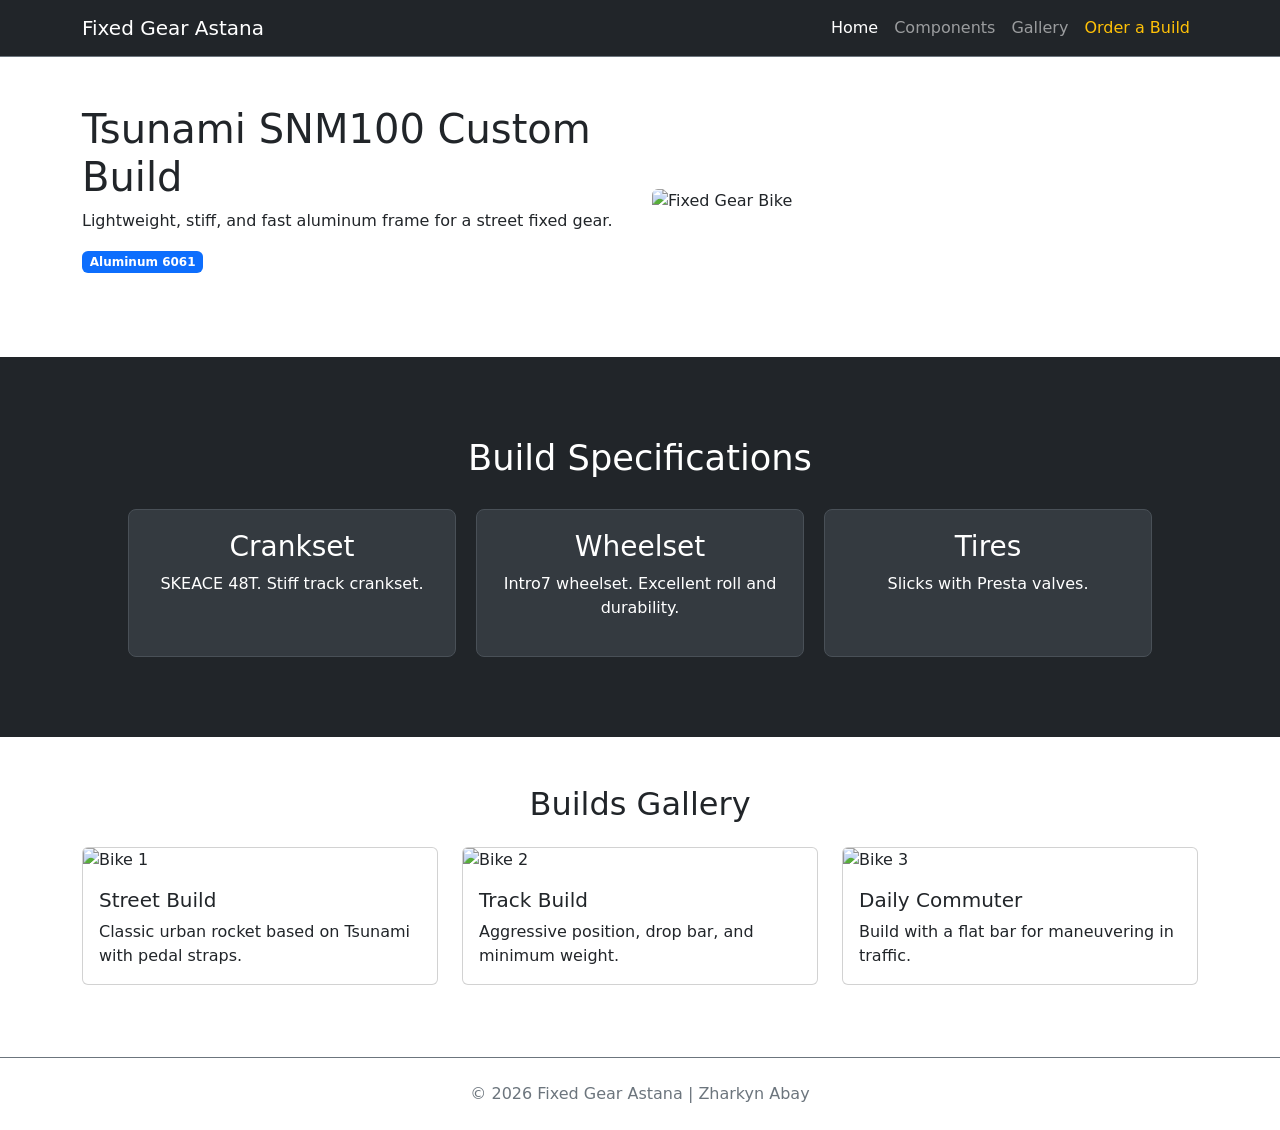
==== index.html @ d96831d8 "Update index.html" ====
<!DOCTYPE html>
<html lang="en">
<head>
    <meta charset="UTF-8">
    <!-- Обязательный метатег для работы адаптивности на телефонах -->
    <meta name="viewport" content="width=device-width, initial-scale=1.0">
    <title>Tsunami SNM100 Custom Build</title>
    
    <!-- Подключение Bootstrap 5.3 CSS через CDN -->
    <link href="https://cdn.jsdelivr.net/npm/bootstrap@5.3.3/dist/css/bootstrap.min.css" rel="stylesheet">
    
    <!-- Подключение собственного CSS строго после Bootstrap -->
    <link rel="stylesheet" href="style.css">
</head>
<body>

   <!-- Обновленная Навигация (Navbar) -->
    <nav class="navbar navbar-expand-lg navbar-dark bg-dark border-bottom border-secondary">
        <div class="container">
            <a class="navbar-brand" href="index.html">Fixed Gear Astana</a>
            <button class="navbar-toggler" type="button" data-bs-toggle="collapse" data-bs-target="#navbarNav">
                <span class="navbar-toggler-icon"></span>
            </button>
            <div class="collapse navbar-collapse" id="navbarNav">
                <ul class="navbar-nav ms-auto">
                    <li class="nav-item"><a class="nav-link active" href="index.html">Home</a></li>
                    <li class="nav-item"><a class="nav-link" href="index.html#components">Components</a></li>
                    <li class="nav-item"><a class="nav-link" href="index.html#gallery">Gallery</a></li>
                    <!-- Ссылка на новую страницу -->
                    <li class="nav-item"><a class="nav-link text-warning" href="build.html">Order a Build</a></li>
                </ul>
            </div>
        </div>
    </nav>

    <!-- Секция Hero (Task 2: Bootstrap Grid, смена порядка, скрытый элемент) -->
    <section id="hero" class="container mt-5">
        <div class="row align-items-center">
            <!-- Текст: на мобильных идет первым (order-1), на десктопе слева -->
            <div class="col-12 col-md-6 order-1 mb-4">
                <h1>Tsunami SNM100 Custom Build</h1>
                <p>Lightweight, stiff, and fast aluminum frame for a street fixed gear.</p>
                <!-- Бейдж, который скрыт на телефоне и показывается на экранах от md -->
                <span class="badge bg-primary d-none d-md-inline">Aluminum 6061</span>
            </div>
            <!-- Картинка: на мобильных идет второй (order-2), на десктопе справа -->
            <div class="col-12 col-md-6 order-2">
                <img src="https://images.unsplash.com/photo-1485965120184-e220f721d03e?q=80&w=600&auto=format&fit=crop" class="img-fluid rounded" alt="Fixed Gear Bike">
            </div>
        </div>
    </section>

    <!-- Секция Комплектующих (Task 1: Ручные медиа-запросы, без Bootstrap) -->
    <section id="components" class="custom-section">
        <h2 class="custom-heading">Build Specifications</h2>
        <div class="custom-grid">
            <div class="custom-card">
                <h3>Crankset</h3>
                <p>SKEACE 48T. Stiff track crankset.</p>
            </div>
            <div class="custom-card">
                <h3>Wheelset</h3>
                <p>Intro7 wheelset. Excellent roll and durability.</p>
            </div>
            <div class="custom-card">
                <h3>Tires</h3>
                <p>Slicks with Presta valves.</p>
            </div>
        </div>
    </section>

    <!-- Секция Галереи (Task 2: Карточки, 1->2->3 колонки) -->
    <section id="gallery" class="container mt-5 mb-5">
        <h2 class="mb-4 text-center">Builds Gallery</h2>
        <div class="row">
            <!-- Карточка 1 -->
            <div class="col-12 col-md-6 col-xl-4 mb-4">
                <div class="card h-100">
                    <img src="https://i.pinimg.com/736x/69/2d/1c/692d1c37c32491361fb010023458289f.jpg" class="card-img-top" alt="Bike 1">
                    <div class="card-body">
                        <h5 class="card-title">Street Build</h5>
                        <p class="card-text">Classic urban rocket based on Tsunami with pedal straps.</p>
                    </div>
                </div>
            </div>
            <!-- Карточка 2 -->
            <div class="col-12 col-md-6 col-xl-4 mb-4">
                <div class="card h-100">
                    <img src="https://i.pinimg.com/736x/07/f6/34/07f6343c4dcfd63baa7a4c0f821772f5.jpg" class="card-img-top" alt="Bike 2">
                    <div class="card-body">
                        <h5 class="card-title">Track Build</h5>
                        <p class="card-text">Aggressive position, drop bar, and minimum weight.</p>
                    </div>
                </div>
            </div>
            <!-- Карточка 3 (Заменил сломанную картинку) -->
            <div class="col-12 col-md-6 col-xl-4 mb-4">
                <div class="card h-100">
                    <img src="https://ae-pic-a1.aliexpress-media.com/kf/S1c13862687b34b349d2d2e6f9d85c9f7g.jpg?has_lang=1&ver=2" class="card-img-top" alt="Bike 3">
                    <div class="card-body">
                        <h5 class="card-title">Daily Commuter</h5>
                        <p class="card-text">Build with a flat bar for maneuvering in traffic.</p>
                    </div>
                </div>
            </div>
        </div>
    </section>
<footer class="text-center py-4 mt-5 border-top border-secondary text-secondary">
        <div class="container">
            <p class="mb-0">&copy; 2026 Fixed Gear Astana | Zharkyn Abay</p>
        </div>
    </footer>
    <!-- Подключение Bootstrap JS (необходимо для работы бургер-меню) -->
    <script src="https://cdn.jsdelivr.net/npm/bootstrap@5.3.3/dist/js/bootstrap.bundle.min.js"></script>
</body>
</html>
---- style.css ----
/* =========================================
   TASK 1: Адаптивность вручную (Mobile-First)
   ========================================= */

/* Базовые стили (для телефонов - 375px) */
.custom-section {
    padding: 40px 20px;
    background-color: #212529; /* Темный фон для контраста */
    color: #fff;
    margin-top: 60px;
}

/* Изменение 1: Базовый размер заголовка */
.custom-heading {
    text-align: center;
    font-size: 1.8rem;
    margin-bottom: 30px;
}

/* Сетка: 1 колонка на мобильных */
.custom-grid {
    display: grid;
    grid-template-columns: 1fr;
    gap: 20px;
}

.custom-card {
    background-color: #343a40;
    padding: 20px;
    border-radius: 8px;
    border: 1px solid #495057;
    text-align: center;
}

/* -----------------------------------------
   Брейкпоинт 1: Планшеты (от 768px)
   ----------------------------------------- */
@media (min-width: 768px) {
    /* Сетка меняется на 2 колонки */
    .custom-grid {
        grid-template-columns: repeat(2, 1fr);
    }
    
    /* Изменение 2: Увеличиваем заголовок */
    .custom-heading {
        font-size: 2.2rem; 
    }
}

/* -----------------------------------------
   Брейкпоинт 2: Ноутбуки/Десктопы (от 1280px)
   ----------------------------------------- */
@media (min-width: 1280px) {
    /* Сетка меняется на 3 колонки */
    .custom-grid {
        grid-template-columns: repeat(3, 1fr);
    }
    
    /* Изменение 3: Добавляем внутренние отступы секции */
    .custom-section {
        padding: 80px 10%; 
    }
}
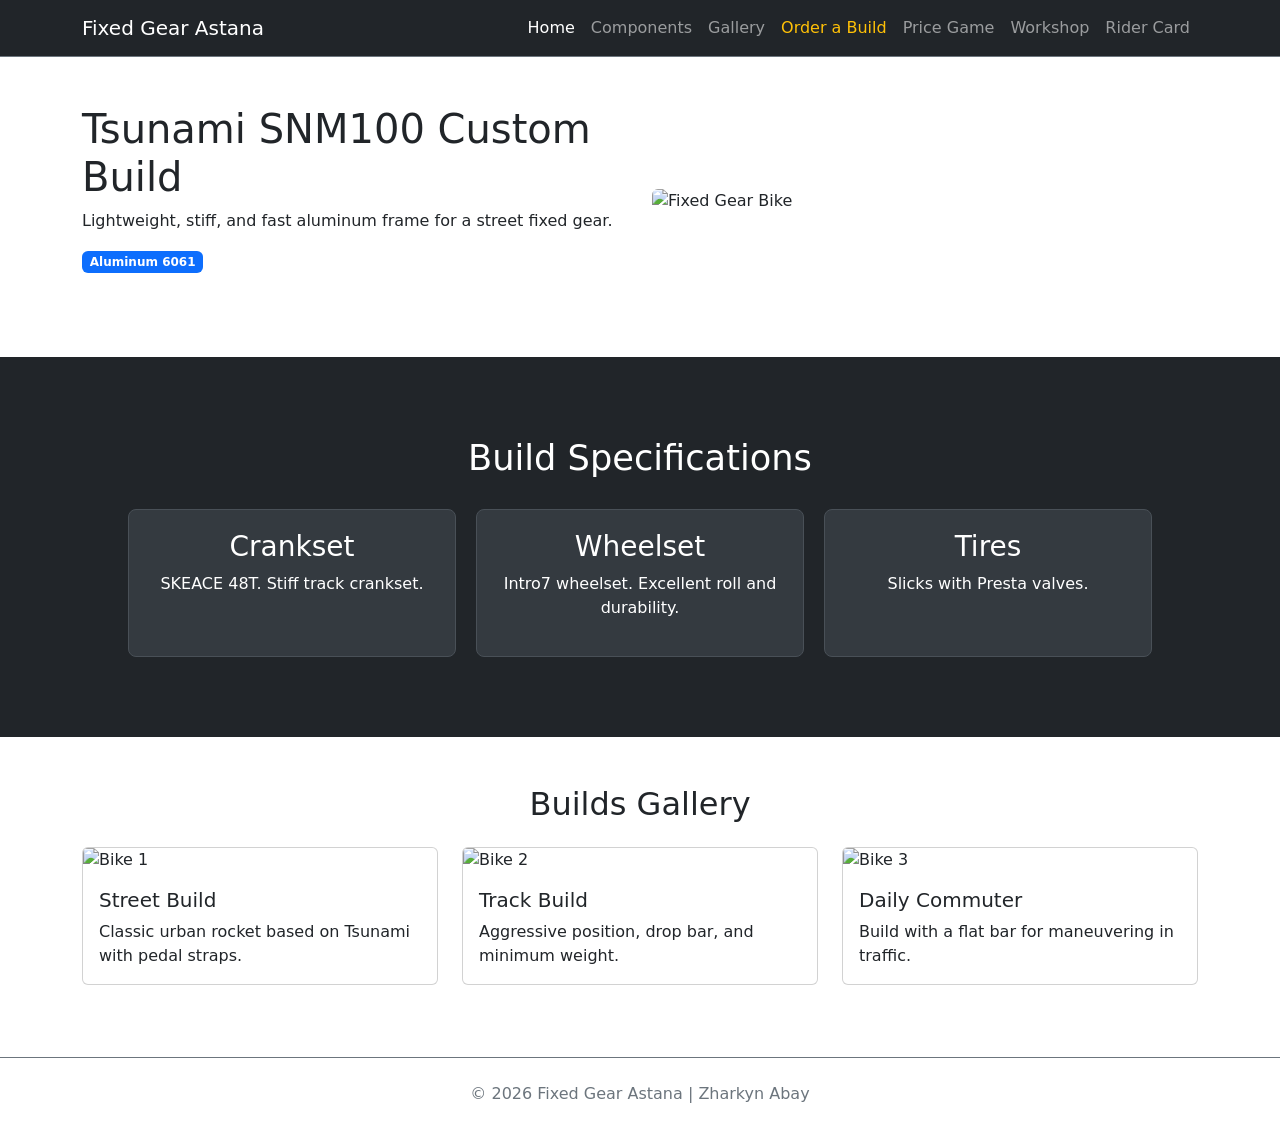
==== commit 21821e5c: "Add Assignment 5: price game, workshop board, rider card form - Task 1A: Higher or Lower game (js/ga" ====
--- a/index.html
+++ b/index.html
@@ -28,6 +28,9 @@
                     <li class="nav-item"><a class="nav-link" href="index.html#gallery">Gallery</a></li>
                     <!-- Ссылка на новую страницу -->
                     <li class="nav-item"><a class="nav-link text-warning" href="build.html">Order a Build</a></li>
+                    <li class="nav-item"><a class="nav-link" href="game.html">Price Game</a></li>
+                    <li class="nav-item"><a class="nav-link" href="workshop.html">Workshop</a></li>
+                    <li class="nav-item"><a class="nav-link" href="rider.html">Rider Card</a></li>
                 </ul>
             </div>
         </div>
@@ -45,7 +48,7 @@
             </div>
             <!-- Картинка: на мобильных идет второй (order-2), на десктопе справа -->
             <div class="col-12 col-md-6 order-2">
-                <img src="https://images.unsplash.com/photo-1485965120184-e220f721d03e?q=80&w=600&auto=format&fit=crop" class="img-fluid rounded" alt="Fixed Gear Bike">
+                <img src="https://i.pinimg.com/736x/21/07/82/21078229867eee67171a2c423f7f67df.jpg" class="img-fluid rounded" alt="Fixed Gear Bike">
             </div>
         </div>
     </section>
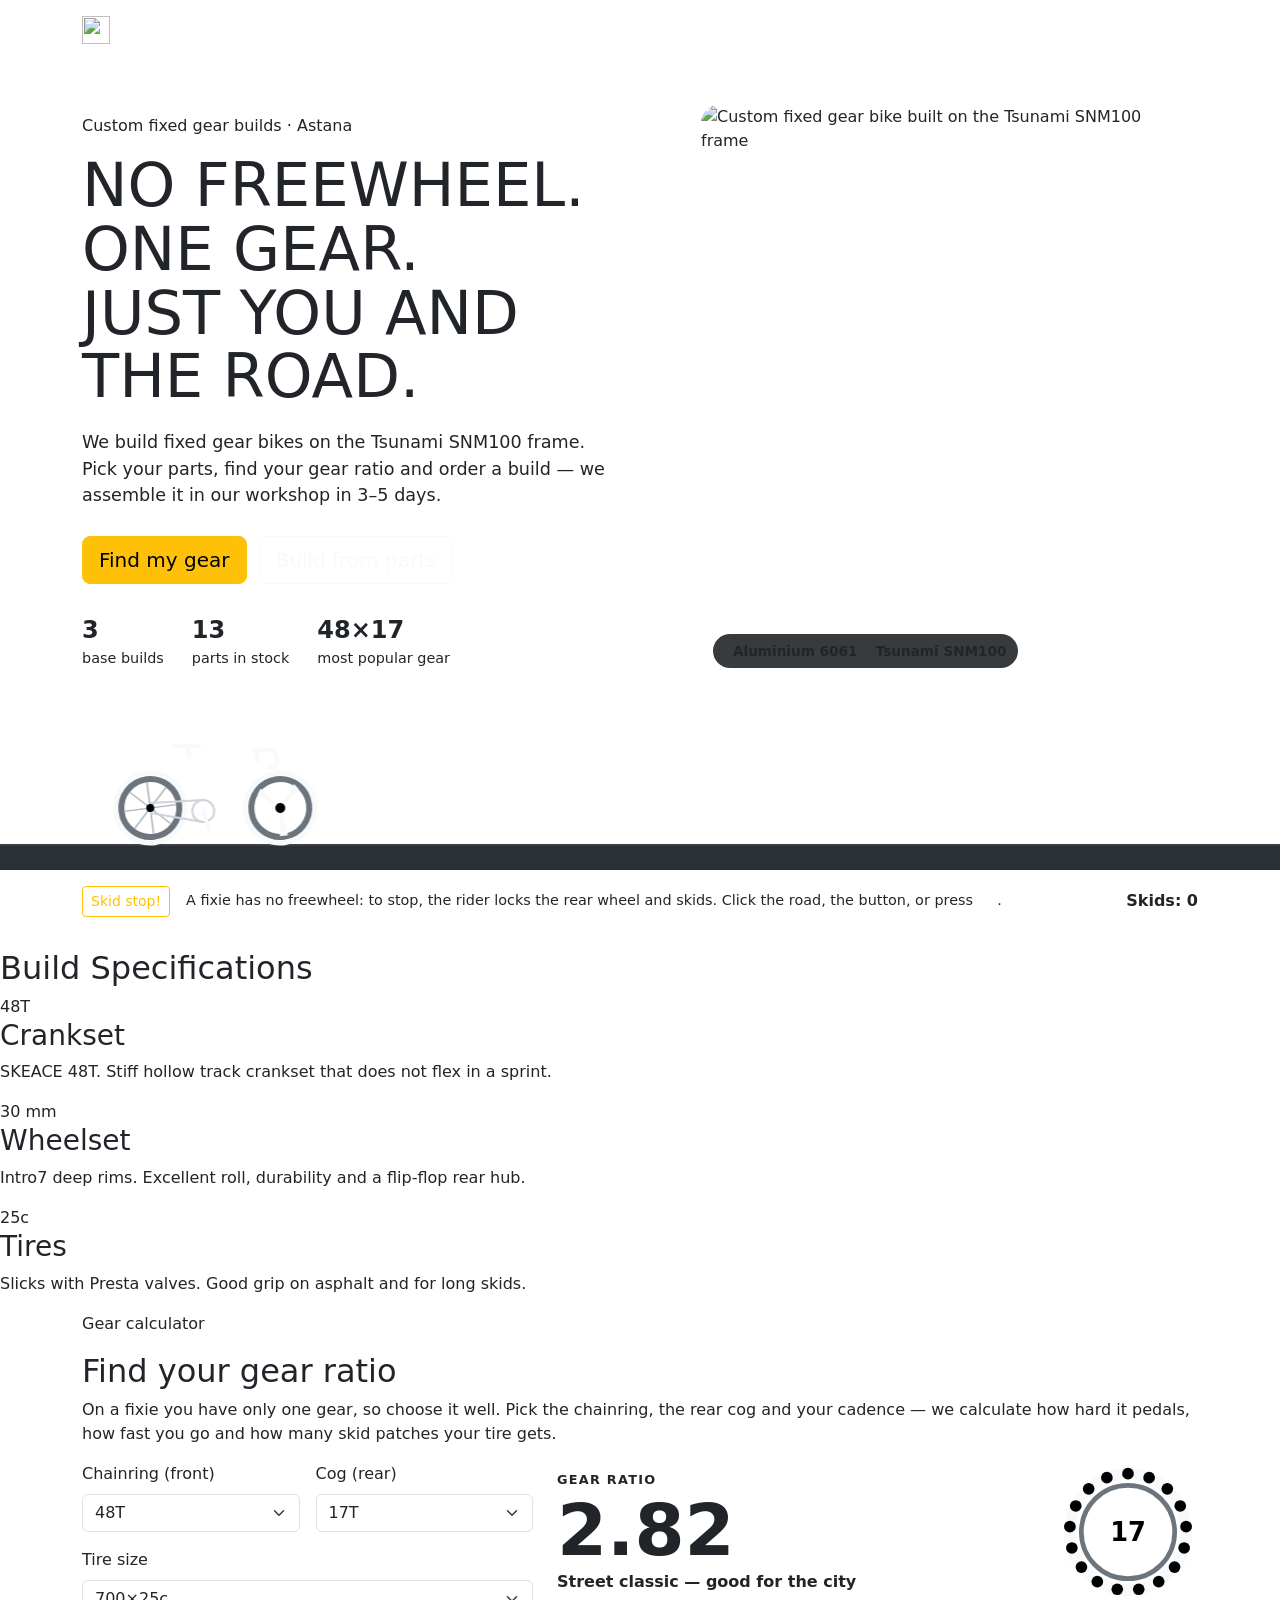
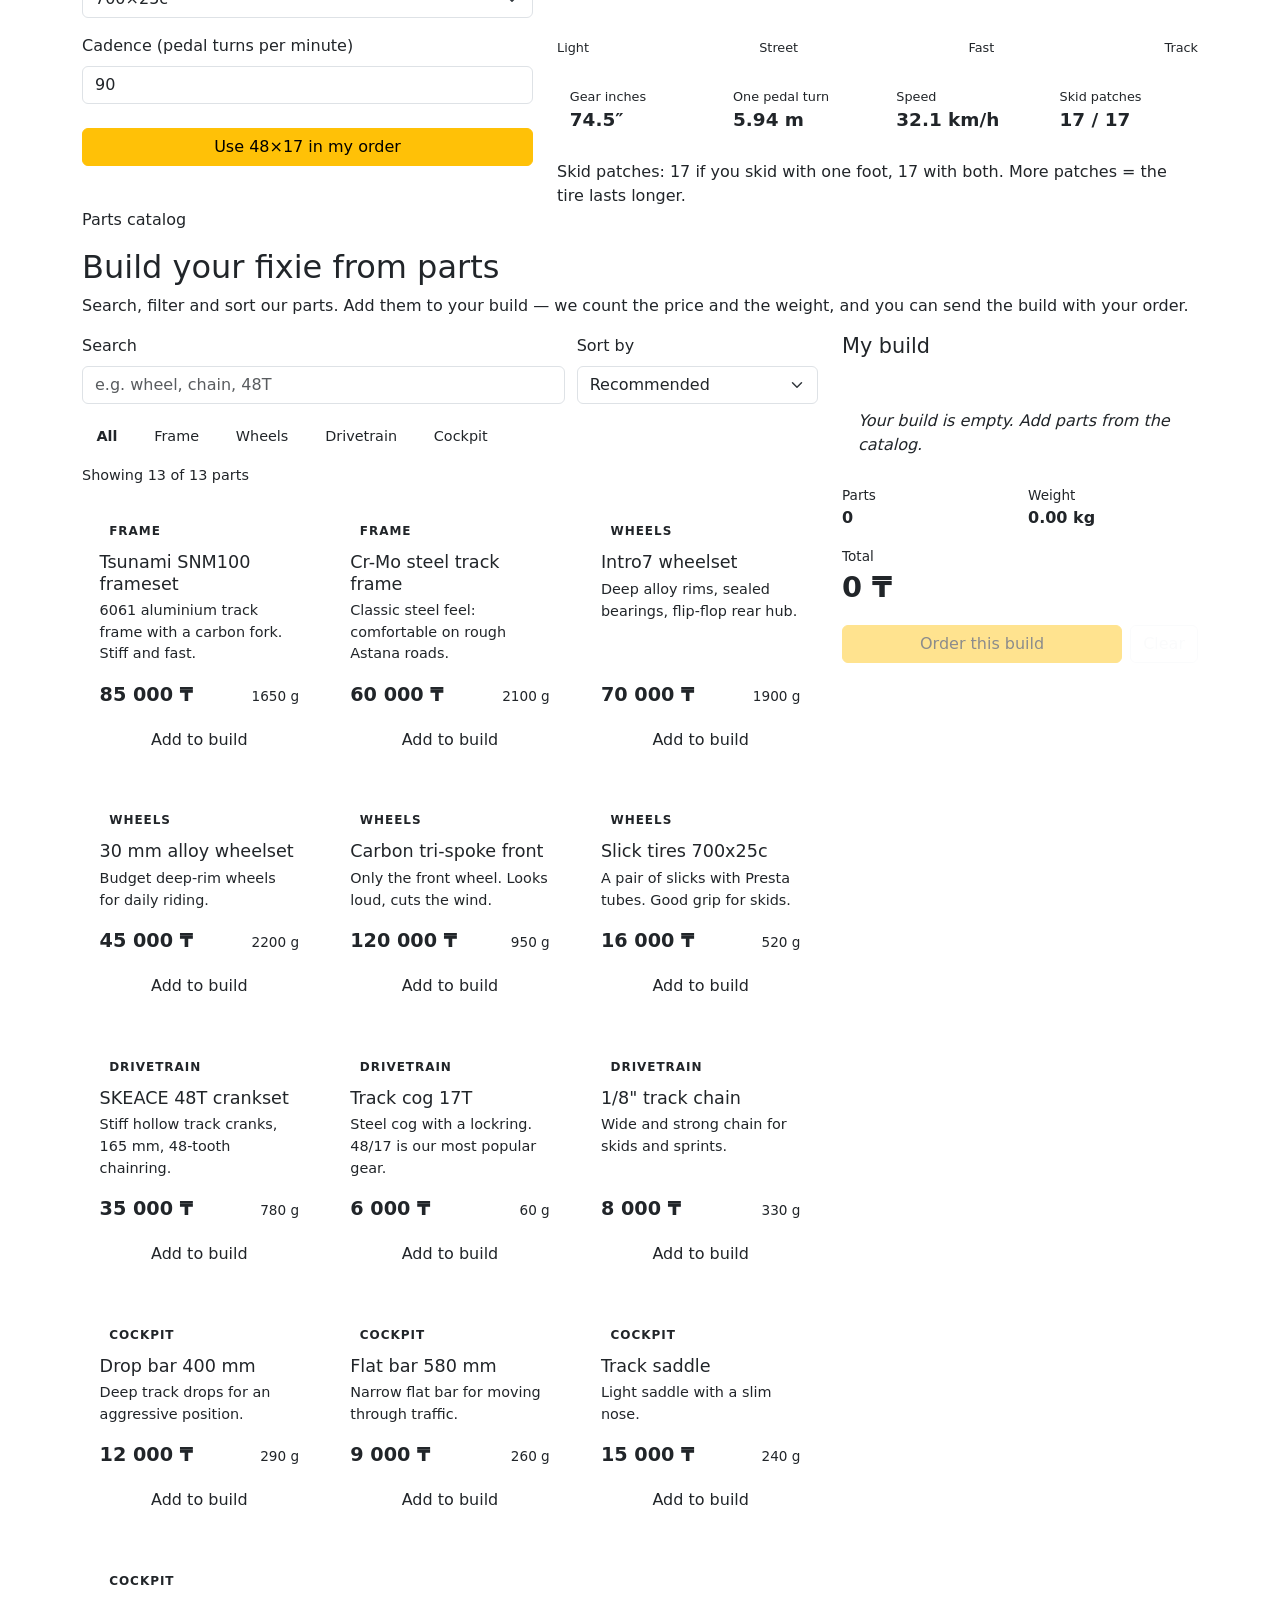
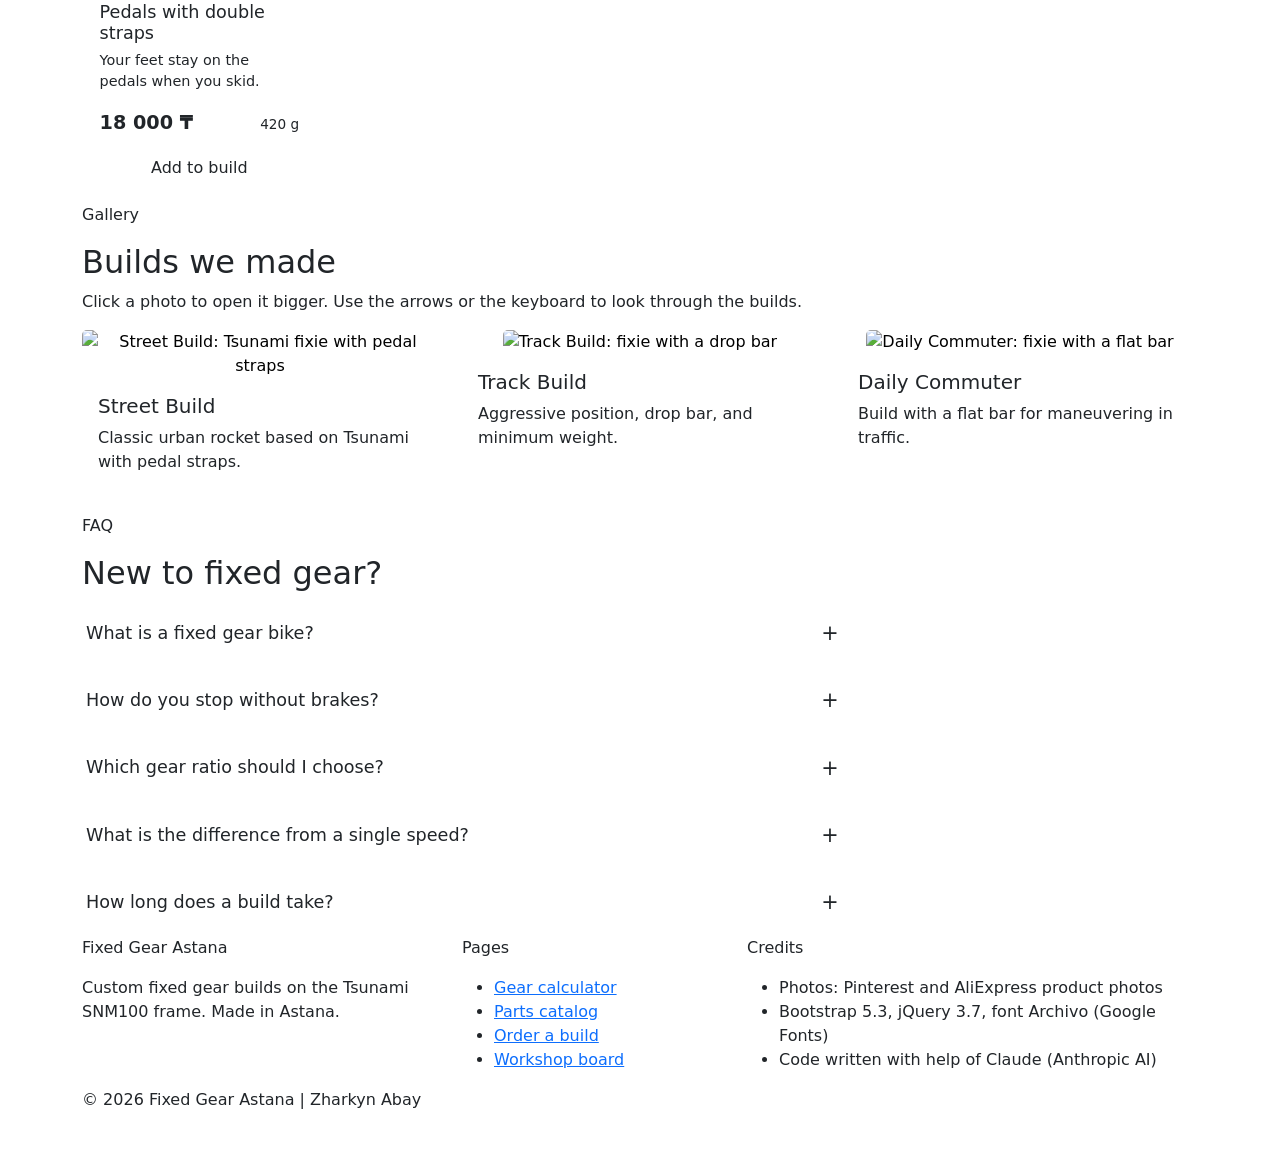
==== commit 67f7132b: "Home page redesign: riding fixie with skid stop animation (Midterm remark: site was boring) Co-Autho" ====
--- a/index.html
+++ b/index.html
@@ -4,30 +4,46 @@
     <meta charset="UTF-8">
     <!-- Обязательный метатег для работы адаптивности на телефонах -->
     <meta name="viewport" content="width=device-width, initial-scale=1.0">
-    <title>Tsunami SNM100 Custom Build</title>
-    
-    <!-- Подключение Bootstrap 5.3 CSS через CDN -->
+    <title>Fixed Gear Astana — Tsunami SNM100 Custom Builds</title>
+    <link rel="icon" href="images/wheel.svg" type="image/svg+xml">
+
+    <!-- Шрифт для заголовков -->
+    <link rel="preconnect" href="https://fonts.googleapis.com">
+    <link rel="preconnect" href="https://fonts.gstatic.com" crossorigin>
+    <link href="https://fonts.googleapis.com/css2?family=Archivo:wght@600;800&display=swap" rel="stylesheet">
+
+    <!-- Bootstrap 5.3, потом мои стили -->
     <link href="https://cdn.jsdelivr.net/npm/bootstrap@5.3.3/dist/css/bootstrap.min.css" rel="stylesheet">
-    
-    <!-- Подключение собственного CSS строго после Bootstrap -->
-    <link rel="stylesheet" href="style.css">
+    <link rel="stylesheet" href="css/style.css">
+    <link rel="stylesheet" href="css/home.css">
+
+    <!-- jQuery, потом мои скрипты. defer = выполнятся по порядку, когда HTML загружен -->
+    <script src="https://code.jquery.com/jquery-3.7.1.min.js" defer></script>
+    <script src="js/parts-data.js" defer></script>
+    <script src="js/storage.js" defer></script>
+    <script src="js/bike.js" defer></script>
+    <script src="js/calculator.js" defer></script>
+    <script src="js/catalog.js" defer></script>
+    <script src="js/effects.js" defer></script>
 </head>
 <body>
 
-   <!-- Обновленная Навигация (Navbar) -->
-    <nav class="navbar navbar-expand-lg navbar-dark bg-dark border-bottom border-secondary">
+    <!-- Единая навигация (одинаковая на всех страницах) -->
+    <nav class="navbar navbar-expand-lg navbar-dark site-nav sticky-top">
         <div class="container">
-            <a class="navbar-brand" href="index.html">Fixed Gear Astana</a>
-            <button class="navbar-toggler" type="button" data-bs-toggle="collapse" data-bs-target="#navbarNav">
+            <a class="navbar-brand" href="index.html">
+                <img src="images/wheel.svg" class="brand-wheel" alt="" width="28" height="28">
+                Fixed Gear Astana
+            </a>
+            <button class="navbar-toggler" type="button" data-bs-toggle="collapse" data-bs-target="#navbarNav" aria-controls="navbarNav" aria-expanded="false" aria-label="Toggle navigation">
                 <span class="navbar-toggler-icon"></span>
             </button>
             <div class="collapse navbar-collapse" id="navbarNav">
                 <ul class="navbar-nav ms-auto">
-                    <li class="nav-item"><a class="nav-link active" href="index.html">Home</a></li>
-                    <li class="nav-item"><a class="nav-link" href="index.html#components">Components</a></li>
-                    <li class="nav-item"><a class="nav-link" href="index.html#gallery">Gallery</a></li>
-                    <!-- Ссылка на новую страницу -->
-                    <li class="nav-item"><a class="nav-link text-warning" href="build.html">Order a Build</a></li>
+                    <li class="nav-item"><a class="nav-link active" aria-current="page" href="index.html">Home</a></li>
+                    <li class="nav-item"><a class="nav-link" href="index.html#calculator">Gear Calculator</a></li>
+                    <li class="nav-item"><a class="nav-link" href="index.html#parts">Parts</a></li>
+                    <li class="nav-item"><a class="nav-link" href="build.html">Order a Build</a></li>
                     <li class="nav-item"><a class="nav-link" href="game.html">Price Game</a></li>
                     <li class="nav-item"><a class="nav-link" href="workshop.html">Workshop</a></li>
                     <li class="nav-item"><a class="nav-link" href="rider.html">Rider Card</a></li>
@@ -36,84 +52,371 @@
         </div>
     </nav>
 
-    <!-- Секция Hero (Task 2: Bootstrap Grid, смена порядка, скрытый элемент) -->
-    <section id="hero" class="container mt-5">
-        <div class="row align-items-center">
-            <!-- Текст: на мобильных идет первым (order-1), на десктопе слева -->
-            <div class="col-12 col-md-6 order-1 mb-4">
-                <h1>Tsunami SNM100 Custom Build</h1>
-                <p>Lightweight, stiff, and fast aluminum frame for a street fixed gear.</p>
-                <!-- Бейдж, который скрыт на телефоне и показывается на экранах от md -->
-                <span class="badge bg-primary d-none d-md-inline">Aluminum 6061</span>
-            </div>
-            <!-- Картинка: на мобильных идет второй (order-2), на десктопе справа -->
-            <div class="col-12 col-md-6 order-2">
-                <img src="https://i.pinimg.com/736x/21/07/82/21078229867eee67171a2c423f7f67df.jpg" class="img-fluid rounded" alt="Fixed Gear Bike">
-            </div>
-        </div>
-    </section>
-
-    <!-- Секция Комплектующих (Task 1: Ручные медиа-запросы, без Bootstrap) -->
-    <section id="components" class="custom-section">
-        <h2 class="custom-heading">Build Specifications</h2>
-        <div class="custom-grid">
-            <div class="custom-card">
-                <h3>Crankset</h3>
-                <p>SKEACE 48T. Stiff track crankset.</p>
-            </div>
-            <div class="custom-card">
-                <h3>Wheelset</h3>
-                <p>Intro7 wheelset. Excellent roll and durability.</p>
-            </div>
-            <div class="custom-card">
-                <h3>Tires</h3>
-                <p>Slicks with Presta valves.</p>
-            </div>
-        </div>
-    </section>
-
-    <!-- Секция Галереи (Task 2: Карточки, 1->2->3 колонки) -->
-    <section id="gallery" class="container mt-5 mb-5">
-        <h2 class="mb-4 text-center">Builds Gallery</h2>
-        <div class="row">
-            <!-- Карточка 1 -->
-            <div class="col-12 col-md-6 col-xl-4 mb-4">
-                <div class="card h-100">
-                    <img src="https://i.pinimg.com/736x/69/2d/1c/692d1c37c32491361fb010023458289f.jpg" class="card-img-top" alt="Bike 1">
-                    <div class="card-body">
-                        <h5 class="card-title">Street Build</h5>
-                        <p class="card-text">Classic urban rocket based on Tsunami with pedal straps.</p>
-                    </div>
-                </div>
-            </div>
-            <!-- Карточка 2 -->
-            <div class="col-12 col-md-6 col-xl-4 mb-4">
-                <div class="card h-100">
-                    <img src="https://i.pinimg.com/736x/07/f6/34/07f6343c4dcfd63baa7a4c0f821772f5.jpg" class="card-img-top" alt="Bike 2">
-                    <div class="card-body">
-                        <h5 class="card-title">Track Build</h5>
-                        <p class="card-text">Aggressive position, drop bar, and minimum weight.</p>
-                    </div>
-                </div>
-            </div>
-            <!-- Карточка 3 (Заменил сломанную картинку) -->
-            <div class="col-12 col-md-6 col-xl-4 mb-4">
-                <div class="card h-100">
-                    <img src="https://ae-pic-a1.aliexpress-media.com/kf/S1c13862687b34b349d2d2e6f9d85c9f7g.jpg?has_lang=1&ver=2" class="card-img-top" alt="Bike 3">
-                    <div class="card-body">
-                        <h5 class="card-title">Daily Commuter</h5>
-                        <p class="card-text">Build with a flat bar for maneuvering in traffic.</p>
-                    </div>
-                </div>
-            </div>
-        </div>
-    </section>
-<footer class="text-center py-4 mt-5 border-top border-secondary text-secondary">
+    <main>
+        <!-- ===== HERO ===== -->
+        <section id="hero" class="hero">
+            <div class="container">
+                <div class="row align-items-center g-5">
+                    <!-- Текст: на мобильных идет первым, на десктопе слева -->
+                    <div class="col-12 col-lg-6">
+                        <p class="section-eyebrow">Custom fixed gear builds · Astana</p>
+                        <h1 class="hero-title">No freewheel.<br>One gear.<br><span class="text-accent">Just you and the road.</span></h1>
+                        <p class="hero-lead">We build fixed gear bikes on the Tsunami SNM100 frame. Pick your parts, find your gear ratio and order a build — we assemble it in our workshop in 3–5 days.</p>
+                        <div class="hero-actions">
+                            <a href="#calculator" class="btn btn-warning btn-lg">Find my gear</a>
+                            <a href="#parts" class="btn btn-outline-light btn-lg">Build from parts</a>
+                        </div>
+                        <ul class="hero-stats">
+                            <li><strong>3</strong> base builds</li>
+                            <li><strong>13</strong> parts in stock</li>
+                            <li><strong>48×17</strong> most popular gear</li>
+                        </ul>
+                    </div>
+                    <!-- Картинка: на мобильных идет второй, на десктопе справа -->
+                    <div class="col-12 col-lg-6">
+                        <figure class="hero-photo">
+                            <img src="https://i.pinimg.com/736x/21/07/82/21078229867eee67171a2c423f7f67df.jpg" class="img-fluid" alt="Custom fixed gear bike built on the Tsunami SNM100 frame" width="736" height="920">
+                            <figcaption><span class="badge-accent">Aluminium 6061</span> Tsunami SNM100</figcaption>
+                        </figure>
+                    </div>
+                </div>
+            </div>
+
+            <!-- Дорога с велосипедом. JS: js/bike.js -->
+            <div class="road" id="road">
+                <div class="road-line" aria-hidden="true"></div>
+                <div class="bike" id="bike" aria-hidden="true">
+                    <svg viewBox="0 0 220 130" width="220" height="130">
+                        <!-- Заднее колесо со спицами (крутится, при скиде блокируется) -->
+                        <g id="wheel-rear">
+                            <circle class="tire" cx="45" cy="92" r="35"/>
+                            <circle class="rim" cx="45" cy="92" r="29"/>
+                            <g class="spokes">
+                                <line x1="45" y1="66" x2="45" y2="118"/>
+                                <line x1="19" y1="92" x2="71" y2="92"/>
+                                <line x1="27" y1="74" x2="63" y2="110"/>
+                                <line x1="27" y1="110" x2="63" y2="74"/>
+                            </g>
+                            <circle class="hub" cx="45" cy="92" r="4"/>
+                        </g>
+                        <!-- Переднее колесо: карбоновый трёхспицевик -->
+                        <g id="wheel-front">
+                            <circle class="tire" cx="175" cy="92" r="35"/>
+                            <circle class="rim" cx="175" cy="92" r="29"/>
+                            <path class="trispoke" d="M175 92 L171 64 L179 64 Z M175 92 L196 108 L192 114 Z M175 92 L154 108 L158 114 Z"/>
+                            <circle class="hub" cx="175" cy="92" r="5"/>
+                        </g>
+                        <!-- Рама -->
+                        <g class="frame">
+                            <polyline points="45,92 98,95 84,40 45,92"/>
+                            <polyline points="84,40 152,44 98,95"/>
+                            <line x1="152" y1="44" x2="157" y2="60"/>
+                            <line x1="157" y1="60" x2="175" y2="92"/>
+                        </g>
+                        <!-- Цепь, звезда, шатун -->
+                        <g class="drivetrain">
+                            <circle cx="98" cy="95" r="11"/>
+                            <line x1="45" y1="87" x2="98" y2="84"/>
+                            <line x1="45" y1="97" x2="98" y2="106"/>
+                            <line class="crank" x1="98" y1="95" x2="104" y2="114"/>
+                        </g>
+                        <!-- Седло, руль -->
+                        <g class="cockpit">
+                            <line x1="84" y1="40" x2="82" y2="31"/>
+                            <path d="M70 30 L94 30"/>
+                            <line x1="152" y1="44" x2="150" y2="35"/>
+                            <path d="M150 35 L163 34 Q172 34 172 44 Q172 52 164 52"/>
+                        </g>
+                    </svg>
+                </div>
+            </div>
+            <div class="container road-controls">
+                <button type="button" class="btn btn-outline-warning btn-sm" id="btn-skid">Skid stop!</button>
+                <p class="road-hint" id="road-hint">A fixie has no freewheel: to stop, the rider locks the rear wheel and skids. Click the road, the button, or press <kbd>S</kbd>.</p>
+                <p class="road-counter" id="skid-counter" aria-live="polite">Skids: 0</p>
+            </div>
+        </section>
+
+        <!-- ===== Секция комплектующих (Midterm Task 1: ручные медиа-запросы, без Bootstrap) ===== -->
+        <section id="components" class="custom-section">
+            <h2 class="custom-heading">Build Specifications</h2>
+            <div class="custom-grid">
+                <div class="custom-card">
+                    <span class="spec-number">48T</span>
+                    <h3>Crankset</h3>
+                    <p>SKEACE 48T. Stiff hollow track crankset that does not flex in a sprint.</p>
+                </div>
+                <div class="custom-card">
+                    <span class="spec-number">30 mm</span>
+                    <h3>Wheelset</h3>
+                    <p>Intro7 deep rims. Excellent roll, durability and a flip-flop rear hub.</p>
+                </div>
+                <div class="custom-card">
+                    <span class="spec-number">25c</span>
+                    <h3>Tires</h3>
+                    <p>Slicks with Presta valves. Good grip on asphalt and for long skids.</p>
+                </div>
+            </div>
+        </section>
+
+        <!-- ===== JS-фича 1: калькулятор передачи. JS: js/calculator.js ===== -->
+        <section id="calculator" class="section">
+            <div class="container">
+                <p class="section-eyebrow">Gear calculator</p>
+                <h2 class="section-title">Find your gear ratio</h2>
+                <p class="section-lead">On a fixie you have only one gear, so choose it well. Pick the chainring, the rear cog and your cadence — we calculate how hard it pedals, how fast you go and how many skid patches your tire gets.</p>
+
+                <div class="row g-4">
+                    <div class="col-12 col-lg-5">
+                        <form class="panel calc-form" id="calc-form" novalidate>
+                            <div class="row g-3">
+                                <div class="col-6">
+                                    <label for="chainring" class="form-label">Chainring (front)</label>
+                                    <select class="form-select fg-input" id="chainring"></select>
+                                </div>
+                                <div class="col-6">
+                                    <label for="cog" class="form-label">Cog (rear)</label>
+                                    <select class="form-select fg-input" id="cog"></select>
+                                </div>
+                                <div class="col-12">
+                                    <label for="tire" class="form-label">Tire size</label>
+                                    <select class="form-select fg-input" id="tire">
+                                        <option value="2096">700×23c</option>
+                                        <option value="2105" selected>700×25c</option>
+                                        <option value="2136">700×28c</option>
+                                        <option value="2155">700×32c</option>
+                                    </select>
+                                </div>
+                                <div class="col-12">
+                                    <label for="cadence" class="form-label">Cadence (pedal turns per minute)</label>
+                                    <input type="number" class="form-control fg-input" id="cadence" value="90" min="40" max="160" step="1" inputmode="numeric" aria-describedby="cadence-error">
+                                    <p class="field-error" id="cadence-error"></p>
+                                </div>
+                            </div>
+                            <button type="button" class="btn btn-warning w-100 mt-2" id="btn-use-gear">Use 48×17 in my order</button>
+                            <p class="calc-saved" id="calc-saved" role="status" aria-live="polite"></p>
+                        </form>
+                    </div>
+
+                    <div class="col-12 col-lg-7">
+                        <div class="panel calc-result" id="calc-result" aria-live="polite">
+                            <div class="calc-top">
+                                <div>
+                                    <p class="calc-label">Gear ratio</p>
+                                    <p class="calc-ratio" id="out-ratio">2.82</p>
+                                    <p class="calc-feel" id="out-feel"></p>
+                                </div>
+                                <!-- Покрышка: точки = места, где она стирается при скиде (рисует JS) -->
+                                <svg class="patch-tire" id="patch-tire" viewBox="0 0 120 120" role="img" aria-label="Skid patches on the tire"></svg>
+                            </div>
+                            <div class="feel-scale" aria-hidden="true">
+                                <div class="feel-track"><span class="feel-marker" id="feel-marker"></span></div>
+                                <div class="feel-labels"><span>Light</span><span>Street</span><span>Fast</span><span>Track</span></div>
+                            </div>
+                            <dl class="calc-grid">
+                                <div><dt>Gear inches</dt><dd id="out-inches">—</dd></div>
+                                <div><dt>One pedal turn</dt><dd id="out-dev">—</dd></div>
+                                <div><dt>Speed</dt><dd id="out-speed">—</dd></div>
+                                <div><dt>Skid patches</dt><dd id="out-patches">—</dd></div>
+                            </dl>
+                            <p class="calc-note" id="out-note"></p>
+                        </div>
+                    </div>
+                </div>
+            </div>
+        </section>
+
+        <!-- ===== JS-фича 2: каталог запчастей + моя сборка. JS: js/catalog.js ===== -->
+        <section id="parts" class="section section-alt">
+            <div class="container">
+                <p class="section-eyebrow">Parts catalog</p>
+                <h2 class="section-title">Build your fixie from parts</h2>
+                <p class="section-lead">Search, filter and sort our parts. Add them to your build — we count the price and the weight, and you can send the build with your order.</p>
+
+                <div class="row g-4">
+                    <div class="col-12 col-xl-8">
+                        <div class="catalog-toolbar">
+                            <div class="toolbar-search">
+                                <label for="part-search" class="form-label">Search</label>
+                                <input type="search" class="form-control fg-input" id="part-search" placeholder="e.g. wheel, chain, 48T" autocomplete="off">
+                            </div>
+                            <div class="toolbar-sort">
+                                <label for="part-sort" class="form-label">Sort by</label>
+                                <select class="form-select fg-input" id="part-sort">
+                                    <option value="default">Recommended</option>
+                                    <option value="price-asc">Price: low to high</option>
+                                    <option value="price-desc">Price: high to low</option>
+                                    <option value="weight-asc">Lightest first</option>
+                                </select>
+                            </div>
+                        </div>
+                        <div class="category-chips" id="category-chips" role="group" aria-label="Filter by category"></div>
+                        <p class="catalog-count" id="catalog-count" aria-live="polite"></p>
+                        <div class="catalog-grid" id="catalog"></div>
+                    </div>
+
+                    <div class="col-12 col-xl-4">
+                        <aside class="panel build-panel" aria-labelledby="build-title">
+                            <h3 class="build-title" id="build-title">My build</h3>
+                            <p class="build-message" id="build-message" role="status" aria-live="polite"></p>
+                            <ul class="build-list" id="build-list"></ul>
+                            <dl class="build-totals">
+                                <div><dt>Parts</dt><dd id="total-count">0</dd></div>
+                                <div><dt>Weight</dt><dd id="total-weight">0 kg</dd></div>
+                                <div class="build-total-price"><dt>Total</dt><dd id="total-price">0 ₸</dd></div>
+                            </dl>
+                            <div class="build-actions">
+                                <a href="build.html" class="btn btn-warning" id="btn-order-build">Order this build</a>
+                                <button type="button" class="btn btn-outline-light" id="btn-clear-build">Clear</button>
+                            </div>
+                        </aside>
+                    </div>
+                </div>
+            </div>
+        </section>
+
+        <!-- ===== Галерея (jQuery лайтбокс). Карточки 1 -> 2 -> 3 колонки ===== -->
+        <section id="gallery" class="section">
+            <div class="container">
+                <p class="section-eyebrow">Gallery</p>
+                <h2 class="section-title">Builds we made</h2>
+                <p class="section-lead">Click a photo to open it bigger. Use the arrows or the keyboard to look through the builds.</p>
+                <div class="row">
+                    <div class="col-12 col-md-6 col-xl-4 mb-4">
+                        <article class="card build-card h-100">
+                            <button type="button" class="gallery-open" data-index="0" aria-label="Open the photo of Street Build">
+                                <img src="https://i.pinimg.com/736x/69/2d/1c/692d1c37c32491361fb010023458289f.jpg" class="card-img-top" alt="Street Build: Tsunami fixie with pedal straps" loading="lazy" width="736" height="736">
+                            </button>
+                            <div class="card-body">
+                                <h3 class="card-title">Street Build</h3>
+                                <p class="card-text">Classic urban rocket based on Tsunami with pedal straps.</p>
+                            </div>
+                        </article>
+                    </div>
+                    <div class="col-12 col-md-6 col-xl-4 mb-4">
+                        <article class="card build-card h-100">
+                            <button type="button" class="gallery-open" data-index="1" aria-label="Open the photo of Track Build">
+                                <img src="https://i.pinimg.com/736x/07/f6/34/07f6343c4dcfd63baa7a4c0f821772f5.jpg" class="card-img-top" alt="Track Build: fixie with a drop bar" loading="lazy" width="736" height="736">
+                            </button>
+                            <div class="card-body">
+                                <h3 class="card-title">Track Build</h3>
+                                <p class="card-text">Aggressive position, drop bar, and minimum weight.</p>
+                            </div>
+                        </article>
+                    </div>
+                    <div class="col-12 col-md-6 col-xl-4 mb-4">
+                        <article class="card build-card h-100">
+                            <button type="button" class="gallery-open" data-index="2" aria-label="Open the photo of Daily Commuter">
+                                <img src="https://ae-pic-a1.aliexpress-media.com/kf/S1c13862687b34b349d2d2e6f9d85c9f7g.jpg?has_lang=1&amp;ver=2" class="card-img-top" alt="Daily Commuter: fixie with a flat bar" loading="lazy" width="736" height="736">
+                            </button>
+                            <div class="card-body">
+                                <h3 class="card-title">Daily Commuter</h3>
+                                <p class="card-text">Build with a flat bar for maneuvering in traffic.</p>
+                            </div>
+                        </article>
+                    </div>
+                </div>
+            </div>
+        </section>
+
+        <!-- ===== FAQ (jQuery аккордеон) ===== -->
+        <section id="faq" class="section section-alt">
+            <div class="container">
+                <p class="section-eyebrow">FAQ</p>
+                <h2 class="section-title">New to fixed gear?</h2>
+                <div class="faq" id="faq-list">
+                    <div class="faq-item">
+                        <h3 class="faq-heading">
+                            <button type="button" class="faq-question" aria-expanded="false" aria-controls="faq-1">What is a fixed gear bike?</button>
+                        </h3>
+                        <div class="faq-answer" id="faq-1">
+                            <p>The rear cog is screwed to the hub without a freewheel. When the wheel turns, the pedals turn too — you cannot coast. It feels very direct: you control the speed with your legs.</p>
+                        </div>
+                    </div>
+                    <div class="faq-item">
+                        <h3 class="faq-heading">
+                            <button type="button" class="faq-question" aria-expanded="false" aria-controls="faq-2">How do you stop without brakes?</button>
+                        </h3>
+                        <div class="faq-answer" id="faq-2">
+                            <p>You resist the pedals to slow down, or you do a skid: move your weight forward, lock your legs and the rear wheel slides. We still recommend a front brake for city traffic — every build can get one for free.</p>
+                        </div>
+                    </div>
+                    <div class="faq-item">
+                        <h3 class="faq-heading">
+                            <button type="button" class="faq-question" aria-expanded="false" aria-controls="faq-3">Which gear ratio should I choose?</button>
+                        </h3>
+                        <div class="faq-answer" id="faq-3">
+                            <p>For the city, most riders use 2.6–3.0 (for example 48×17). Lighter gears are better for tricks and hills, heavier ones for speed. Try different gears in our <a href="#calculator">gear calculator</a>.</p>
+                        </div>
+                    </div>
+                    <div class="faq-item">
+                        <h3 class="faq-heading">
+                            <button type="button" class="faq-question" aria-expanded="false" aria-controls="faq-4">What is the difference from a single speed?</button>
+                        </h3>
+                        <div class="faq-answer" id="faq-4">
+                            <p>A single speed has one gear too, but with a freewheel, so you can stop pedaling. Our Intro7 wheels have a flip-flop hub: a fixed cog on one side and a freewheel on the other.</p>
+                        </div>
+                    </div>
+                    <div class="faq-item">
+                        <h3 class="faq-heading">
+                            <button type="button" class="faq-question" aria-expanded="false" aria-controls="faq-5">How long does a build take?</button>
+                        </h3>
+                        <div class="faq-answer" id="faq-5">
+                            <p>3–5 working days after you choose the parts. You can follow the work on our <a href="workshop.html">workshop board</a> and book a test ride in the <a href="build.html">order form</a>.</p>
+                        </div>
+                    </div>
+                </div>
+            </div>
+        </section>
+    </main>
+
+    <!-- Лайтбокс галереи (jQuery показывает его через fadeIn) -->
+    <div class="lightbox" id="lightbox" role="dialog" aria-modal="true" aria-label="Photo viewer">
+        <button type="button" class="lightbox-close" id="lightbox-close" aria-label="Close">&times;</button>
+        <button type="button" class="lightbox-nav lightbox-prev" id="lightbox-prev" aria-label="Previous photo">&#8249;</button>
+        <figure class="lightbox-figure">
+            <img src="images/wheel.svg" alt="" id="lightbox-img">
+            <figcaption id="lightbox-caption"></figcaption>
+        </figure>
+        <button type="button" class="lightbox-nav lightbox-next" id="lightbox-next" aria-label="Next photo">&#8250;</button>
+    </div>
+
+    <!-- Колесо "Наверх": крутится при скролле -->
+    <button type="button" class="back-to-top" id="back-to-top" aria-label="Back to top">
+        <img src="images/wheel.svg" alt="" width="56" height="56">
+    </button>
+
+    <!-- Футер (одинаковый на всех страницах) -->
+    <footer class="site-footer">
         <div class="container">
-            <p class="mb-0">&copy; 2026 Fixed Gear Astana | Zharkyn Abay</p>
+            <div class="row g-4">
+                <div class="col-12 col-md-4">
+                    <p class="footer-title display-font">Fixed Gear Astana</p>
+                    <p class="mb-0">Custom fixed gear builds on the Tsunami SNM100 frame. Made in Astana.</p>
+                </div>
+                <div class="col-6 col-md-3">
+                    <p class="footer-title">Pages</p>
+                    <ul class="footer-links">
+                        <li><a href="index.html#calculator">Gear calculator</a></li>
+                        <li><a href="index.html#parts">Parts catalog</a></li>
+                        <li><a href="build.html">Order a build</a></li>
+                        <li><a href="workshop.html">Workshop board</a></li>
+                    </ul>
+                </div>
+                <div class="col-6 col-md-5">
+                    <p class="footer-title">Credits</p>
+                    <ul class="footer-links">
+                        <li>Photos: Pinterest and AliExpress product photos</li>
+                        <li>Bootstrap 5.3, jQuery 3.7, font Archivo (Google Fonts)</li>
+                        <li>Code written with help of Claude (Anthropic AI)</li>
+                    </ul>
+                </div>
+            </div>
+            <p class="footer-copy mb-0">&copy; 2026 Fixed Gear Astana | Zharkyn Abay</p>
         </div>
     </footer>
-    <!-- Подключение Bootstrap JS (необходимо для работы бургер-меню) -->
+
+    <!-- Bootstrap JS (необходимо для работы бургер-меню) -->
     <script src="https://cdn.jsdelivr.net/npm/bootstrap@5.3.3/dist/js/bootstrap.bundle.min.js"></script>
 </body>
 </html>
--- a/css/home.css
+++ b/css/home.css
@@ -0,0 +1,708 @@
+/* =========================================================
+   Главная страница (index.html):
+   hero + велосипед, калькулятор, каталог, галерея, FAQ, лайтбокс
+   ========================================================= */
+
+.text-accent {
+  color: var(--fg-accent);
+}
+.section-alt {
+  background-color: var(--fg-bg-deep);
+  border-top: 1px solid var(--fg-border);
+  border-bottom: 1px solid var(--fg-border);
+}
+
+/* ---------- HERO ---------- */
+.hero {
+  background:
+    radial-gradient(circle at 85% 20%, rgba(255, 193, 7, 0.10), transparent 45%),
+    var(--fg-bg-deep);
+  padding-top: 3rem;
+  overflow: hidden;            /* велосипед уезжает за край — без горизонтального скролла */
+}
+.hero-title {
+  font-size: clamp(2.2rem, 6vw, 3.8rem);
+  line-height: 1.05;
+  text-transform: uppercase;
+  margin-bottom: 1.25rem;
+}
+.hero-lead {
+  color: var(--fg-muted);
+  font-size: 1.1rem;
+  max-width: 34rem;
+}
+.hero-actions {
+  display: flex;
+  flex-wrap: wrap;
+  gap: 0.75rem;
+  margin: 1.75rem 0;
+}
+.hero-stats {
+  display: flex;
+  flex-wrap: wrap;
+  gap: 0.5rem 1.75rem;
+  list-style: none;
+  padding: 0;
+  margin: 0;
+  color: var(--fg-muted);
+  font-size: 0.9rem;
+}
+.hero-stats strong {
+  display: block;
+  color: var(--fg-text);
+  font-family: var(--fg-font-display);
+  font-size: 1.5rem;
+}
+
+.hero-photo {
+  position: relative;
+  margin: 0;
+  width: calc(100% - 14px);     /* место для жёлтой тени справа */
+  max-width: 460px;
+  margin-left: auto;
+  margin-right: auto;
+  border-radius: 18px;
+  overflow: hidden;
+  border: 1px solid var(--fg-border);
+  box-shadow: 14px 14px 0 var(--fg-accent);
+}
+.hero-photo img {
+  display: block;
+  width: 100%;
+  aspect-ratio: 4 / 5;
+  object-fit: cover;
+}
+.hero-photo figcaption {
+  position: absolute;
+  left: 12px;
+  bottom: 12px;
+  padding: 0.4rem 0.75rem;
+  border-radius: 999px;
+  background-color: rgba(22, 25, 28, 0.85);
+  font-size: 0.85rem;
+  font-weight: 600;
+}
+.badge-accent {
+  background-color: var(--fg-accent);
+  color: var(--fg-bg-deep);
+  border-radius: 999px;
+  padding: 0.1rem 0.5rem;
+  margin-right: 0.35rem;
+}
+
+/* ---------- Дорога и велосипед (js/bike.js) ---------- */
+.road {
+  position: relative;
+  height: 150px;
+  margin-top: 2.5rem;
+  overflow: hidden;
+  cursor: pointer;
+}
+/* асфальт */
+.road::before {
+  content: "";
+  position: absolute;
+  left: 0;
+  right: 0;
+  bottom: 0;
+  height: 26px;
+  background-color: #2b3035;
+  border-top: 2px solid #3a4046;
+}
+/* жёлтая разметка */
+.road-line {
+  position: absolute;
+  left: 0;
+  right: 0;
+  bottom: 11px;
+  height: 3px;
+  background-image: linear-gradient(90deg, var(--fg-accent) 0 40px, transparent 40px 80px);
+  background-size: 80px 3px;
+  opacity: 0.7;
+}
+.bike {
+  position: absolute;
+  left: 0;
+  bottom: 24px;
+  width: 220px;
+  will-change: transform;
+}
+.bike svg {
+  display: block;
+  width: 100%;
+  height: auto;
+  overflow: visible;
+}
+.bike .tire      { fill: none; stroke: #f8f9fa; stroke-width: 5; }
+.bike .rim       { fill: none; stroke: #6c757d; stroke-width: 6; }
+.bike .spokes    { stroke: #adb5bd; stroke-width: 1.5; }
+.bike .hub       { fill: var(--fg-accent); }
+.bike .trispoke  { fill: #f8f9fa; }
+.bike .frame polyline,
+.bike .frame line { fill: none; stroke: var(--fg-accent); stroke-width: 6; stroke-linejoin: round; stroke-linecap: round; }
+.bike .drivetrain circle,
+.bike .drivetrain line { fill: none; stroke: #ced4da; stroke-width: 2; }
+.bike .drivetrain .crank { stroke: #f8f9fa; stroke-width: 4; stroke-linecap: round; }
+.bike .cockpit line,
+.bike .cockpit path { fill: none; stroke: #f8f9fa; stroke-width: 4; stroke-linecap: round; }
+
+/* Во время скида заднее колесо "горит" жёлтым — видно, что оно заблокировано */
+.bike.is-skidding #wheel-rear .tire {
+  stroke: var(--fg-accent);
+}
+
+/* След от шины. Ширину меняет JS, исчезает через jQuery fadeOut() */
+.skid-mark {
+  position: absolute;
+  bottom: 19px;
+  height: 6px;
+  border-radius: 3px;
+  background: linear-gradient(90deg, rgba(0, 0, 0, 0.1), #000 70%);
+  pointer-events: none;
+}
+/* Дымок из-под колеса */
+.puff {
+  position: absolute;
+  bottom: 26px;
+  width: 14px;
+  height: 14px;
+  border-radius: 50%;
+  background-color: rgba(220, 220, 220, 0.55);
+  pointer-events: none;
+  animation: puff 0.7s ease-out forwards;
+}
+@keyframes puff {
+  from { transform: translate(0, 0) scale(0.6); opacity: 0.9; }
+  to   { transform: translate(-22px, -26px) scale(2.2); opacity: 0; }
+}
+
+.road-controls {
+  display: flex;
+  flex-wrap: wrap;
+  align-items: center;
+  gap: 0.5rem 1rem;
+  padding-top: 1rem;
+  padding-bottom: 2rem;
+}
+.road-hint {
+  color: var(--fg-muted);
+  font-size: 0.9rem;
+  margin: 0;
+  flex: 1 1 18rem;
+}
+.road-counter {
+  margin: 0;
+  font-family: var(--fg-font-display);
+  font-weight: 800;
+  color: var(--fg-accent);
+}
+kbd {
+  background-color: var(--fg-card);
+  border: 1px solid var(--fg-border);
+}
+
+/* ---------- Калькулятор ---------- */
+.calc-saved {
+  margin: 0.75rem 0 0;
+  min-height: 1.4rem;
+  color: var(--fg-ok);
+  font-size: 0.9rem;
+}
+.calc-top {
+  display: flex;
+  justify-content: space-between;
+  align-items: center;
+  gap: 1rem;
+}
+.calc-label {
+  color: var(--fg-muted);
+  text-transform: uppercase;
+  letter-spacing: 0.1em;
+  font-size: 0.8rem;
+  font-weight: 700;
+  margin: 0;
+}
+.calc-ratio {
+  font-family: var(--fg-font-display);
+  font-weight: 800;
+  font-size: clamp(3rem, 9vw, 4.5rem);
+  line-height: 1;
+  color: var(--fg-accent);
+  margin: 0.25rem 0;
+}
+.calc-feel {
+  font-weight: 700;
+  margin: 0;
+}
+.patch-tire {
+  width: 140px;
+  height: 140px;
+  flex-shrink: 0;
+}
+.patch-tire .patch-tire-ring {
+  fill: none;
+  stroke: #f8f9fa;
+  stroke-width: 10;
+}
+.patch-tire .patch-tire-rim {
+  fill: none;
+  stroke: #6c757d;
+  stroke-width: 4;
+}
+.patch-tire .patch-dot {
+  fill: var(--fg-accent);
+  stroke: var(--fg-bg-deep);
+  stroke-width: 1.5;
+}
+.patch-tire text {
+  fill: var(--fg-text);
+  font-family: var(--fg-font-display);
+  font-weight: 800;
+  font-size: 22px;
+  text-anchor: middle;
+}
+
+.feel-scale {
+  margin: 1.25rem 0;
+}
+.feel-track {
+  position: relative;
+  height: 10px;
+  border-radius: 999px;
+  background: linear-gradient(90deg, var(--fg-ok), var(--fg-accent), #ff922b, var(--fg-bad));
+}
+.feel-marker {
+  position: absolute;
+  top: 50%;
+  left: 50%;
+  width: 22px;
+  height: 22px;
+  border-radius: 50%;
+  border: 4px solid var(--fg-bg-deep);
+  background-color: var(--fg-text);
+  transform: translate(-50%, -50%);
+  transition: left 0.35s ease;
+}
+.feel-labels {
+  display: flex;
+  justify-content: space-between;
+  color: var(--fg-muted);
+  font-size: 0.8rem;
+  margin-top: 0.4rem;
+}
+.calc-grid {
+  display: grid;
+  grid-template-columns: repeat(2, 1fr);
+  gap: 0.75rem;
+  margin: 0;
+}
+@media (min-width: 576px) {
+  .calc-grid { grid-template-columns: repeat(4, 1fr); }
+}
+.calc-grid > div {
+  background-color: var(--fg-card-2);
+  border: 1px solid var(--fg-border);
+  border-radius: 10px;
+  padding: 0.6rem 0.8rem;
+}
+.calc-grid dt {
+  color: var(--fg-muted);
+  font-size: 0.8rem;
+  font-weight: 400;
+}
+.calc-grid dd {
+  font-size: 1.15rem;
+  font-weight: 700;
+  margin: 0;
+}
+.calc-note {
+  color: var(--fg-muted);
+  margin: 1rem 0 0;
+}
+.calc-note.note-warning {
+  color: var(--fg-accent);
+}
+
+/* ---------- Каталог ---------- */
+.catalog-toolbar {
+  display: grid;
+  grid-template-columns: 1fr;
+  gap: 0.75rem;
+  margin-bottom: 1rem;
+}
+@media (min-width: 576px) {
+  .catalog-toolbar { grid-template-columns: 2fr 1fr; }
+}
+.category-chips {
+  display: flex;
+  flex-wrap: wrap;
+  gap: 0.5rem;
+  margin-bottom: 0.75rem;
+}
+.chip {
+  border: 1px solid var(--fg-border);
+  background-color: var(--fg-card-2);
+  color: var(--fg-text);
+  border-radius: 999px;
+  padding: 0.35rem 0.9rem;
+  font-size: 0.9rem;
+  transition: border-color 0.15s ease, background-color 0.15s ease, color 0.15s ease;
+}
+.chip:hover {
+  border-color: var(--fg-accent);
+}
+.chip[aria-pressed="true"] {
+  background-color: var(--fg-accent);
+  border-color: var(--fg-accent);
+  color: var(--fg-bg-deep);
+  font-weight: 700;
+}
+.catalog-count {
+  color: var(--fg-muted);
+  font-size: 0.9rem;
+  margin-bottom: 1rem;
+}
+.catalog-grid {
+  display: grid;
+  grid-template-columns: 1fr;
+  gap: 1rem;
+}
+@media (min-width: 576px) {
+  .catalog-grid { grid-template-columns: repeat(2, 1fr); }
+}
+@media (min-width: 992px) {
+  .catalog-grid { grid-template-columns: repeat(3, 1fr); }
+}
+
+.part-item {
+  display: flex;
+  flex-direction: column;
+  background-color: var(--fg-card);
+  border: 1px solid var(--fg-border);
+  border-radius: var(--fg-radius);
+  padding: 1.1rem;
+  transition: transform 0.2s ease, border-color 0.2s ease, box-shadow 0.2s ease;
+}
+.part-item:hover {
+  transform: translateY(-4px);
+  border-color: var(--fg-muted);
+  box-shadow: 0 10px 24px rgba(0, 0, 0, 0.35);
+}
+.part-item.in-build {
+  border-color: var(--fg-accent);
+}
+.part-category {
+  align-self: flex-start;
+  font-size: 0.75rem;
+  font-weight: 700;
+  text-transform: uppercase;
+  letter-spacing: 0.08em;
+  color: var(--fg-accent);
+  background-color: var(--fg-warn-bg);
+  border-radius: 999px;
+  padding: 0.15rem 0.6rem;
+  margin-bottom: 0.6rem;
+}
+.part-name {
+  font-size: 1.1rem;
+  margin-bottom: 0.35rem;
+}
+.part-desc {
+  color: var(--fg-muted);
+  font-size: 0.9rem;
+  flex-grow: 1;
+}
+.part-meta {
+  display: flex;
+  justify-content: space-between;
+  align-items: baseline;
+  margin-bottom: 0.75rem;
+}
+.part-price {
+  font-family: var(--fg-font-display);
+  font-weight: 800;
+  font-size: 1.2rem;
+}
+.part-weight {
+  color: var(--fg-muted);
+  font-size: 0.85rem;
+}
+.btn-part {
+  border: 1px solid var(--fg-accent);
+  color: var(--fg-accent);
+  background-color: transparent;
+}
+.btn-part:hover {
+  background-color: var(--fg-accent);
+  color: var(--fg-bg-deep);
+}
+.part-item.in-build .btn-part {
+  background-color: var(--fg-accent);
+  color: var(--fg-bg-deep);
+}
+
+/* Пустой результат поиска */
+.empty-result {
+  grid-column: 1 / -1;
+  text-align: center;
+  border: 1px dashed var(--fg-border);
+  border-radius: var(--fg-radius);
+  padding: 2rem 1rem;
+  color: var(--fg-muted);
+}
+.empty-result strong {
+  display: block;
+  color: var(--fg-text);
+  font-size: 1.1rem;
+  margin-bottom: 0.35rem;
+}
+
+/* ---------- Моя сборка ---------- */
+@media (min-width: 1200px) {
+  .build-panel {
+    position: sticky;
+    top: 84px;
+  }
+}
+.build-title {
+  font-size: 1.3rem;
+}
+.build-message {
+  min-height: 1.4rem;
+  font-size: 0.9rem;
+  margin-bottom: 0.5rem;
+}
+.build-message.msg-ok   { color: var(--fg-ok); }
+.build-message.msg-warn { color: var(--fg-accent); }
+.build-list {
+  list-style: none;
+  padding: 0;
+  margin: 0 0 1rem;
+}
+.build-list li {
+  display: flex;
+  align-items: center;
+  gap: 0.5rem;
+  padding: 0.5rem 0;
+  border-bottom: 1px solid var(--fg-border);
+}
+.build-list .item-name {
+  flex-grow: 1;
+}
+.build-list .item-price {
+  color: var(--fg-muted);
+  font-size: 0.9rem;
+  white-space: nowrap;
+}
+.btn-remove {
+  border: 0;
+  background: transparent;
+  color: var(--fg-muted);
+  font-size: 1.3rem;
+  line-height: 1;
+  padding: 0 0.3rem;
+  border-radius: 6px;
+}
+.btn-remove:hover {
+  color: var(--fg-bad);
+  background-color: var(--fg-bad-bg);
+}
+.build-list .build-empty {
+  display: block;
+  color: var(--fg-muted);
+  font-style: italic;
+  border: 1px dashed var(--fg-border);
+  border-radius: 8px;
+  padding: 0.75rem 1rem;
+}
+.build-totals {
+  display: grid;
+  grid-template-columns: 1fr 1fr;
+  gap: 0.25rem 1rem;
+  margin-bottom: 1rem;
+}
+.build-totals dt {
+  color: var(--fg-muted);
+  font-weight: 400;
+  font-size: 0.85rem;
+}
+.build-totals dd {
+  margin: 0;
+  font-weight: 700;
+}
+.build-total-price {
+  grid-column: 1 / -1;
+  border-top: 1px solid var(--fg-border);
+  padding-top: 0.5rem;
+  margin-top: 0.25rem;
+}
+.build-total-price dd {
+  font-family: var(--fg-font-display);
+  font-size: 1.8rem;
+  color: var(--fg-accent);
+}
+.build-actions {
+  display: flex;
+  gap: 0.5rem;
+}
+.build-actions .btn-warning {
+  flex-grow: 1;
+}
+.btn.is-disabled {
+  opacity: 0.45;
+  pointer-events: none;
+}
+
+/* ---------- Галерея ---------- */
+.build-card {
+  background-color: var(--fg-card);
+  border: 1px solid var(--fg-border);
+  border-radius: var(--fg-radius);
+  color: var(--fg-text);
+  overflow: hidden;
+  transition: transform 0.2s ease, border-color 0.2s ease;
+}
+.build-card:hover {
+  transform: translateY(-4px);
+  border-color: var(--fg-accent);
+}
+.build-card .card-title {
+  font-size: 1.25rem;
+}
+.build-card .card-text {
+  color: var(--fg-muted);
+}
+.gallery-open {
+  display: block;
+  padding: 0;
+  border: 0;
+  background: none;
+  overflow: hidden;
+  cursor: zoom-in;
+}
+.gallery-open img {
+  width: 100%;
+  aspect-ratio: 1 / 1;
+  object-fit: cover;
+  transition: transform 0.4s ease;
+}
+.gallery-open:hover img,
+.gallery-open:focus-visible img {
+  transform: scale(1.06);
+}
+.gallery-open:focus-visible {
+  outline-offset: -4px;
+}
+
+/* ---------- FAQ (аккордеон на jQuery) ---------- */
+.faq {
+  max-width: 48rem;
+}
+.faq-item {
+  border-bottom: 1px solid var(--fg-border);
+}
+.faq-heading {
+  margin: 0;
+  font-size: 1.1rem;
+}
+.faq-question {
+  display: flex;
+  justify-content: space-between;
+  align-items: center;
+  gap: 1rem;
+  width: 100%;
+  padding: 1.1rem 0.25rem;
+  border: 0;
+  background: none;
+  color: var(--fg-text);
+  font: inherit;
+  text-align: left;
+  transition: color 0.15s ease;
+}
+.faq-question::after {
+  content: "+";
+  flex-shrink: 0;
+  display: grid;
+  place-items: center;
+  width: 32px;
+  height: 32px;
+  border: 1px solid var(--fg-border);
+  border-radius: 50%;
+  color: var(--fg-accent);
+  font-size: 1.3rem;
+  transition: transform 0.25s ease, background-color 0.25s ease;
+}
+.faq-question:hover {
+  color: var(--fg-accent);
+}
+.faq-question[aria-expanded="true"]::after {
+  transform: rotate(45deg);
+  background-color: var(--fg-warn-bg);
+}
+.faq-answer {
+  display: none;              /* jQuery открывает через slideDown() */
+  color: var(--fg-muted);
+  padding: 0 0.25rem 1rem;
+}
+.faq-answer p {
+  margin: 0;
+}
+
+/* ---------- Лайтбокс галереи ---------- */
+.lightbox {
+  position: fixed;
+  inset: 0;
+  z-index: 1050;
+  display: none;              /* jQuery показывает через fadeIn() */
+  align-items: center;
+  justify-content: center;
+  gap: 0.5rem;
+  padding: 1rem;
+  background-color: rgba(10, 11, 12, 0.92);
+}
+.lightbox-figure {
+  margin: 0;
+  text-align: center;
+  max-width: min(90vw, 720px);
+}
+.lightbox-figure img {
+  max-width: 100%;
+  max-height: 75vh;
+  border-radius: var(--fg-radius);
+}
+.lightbox-figure figcaption {
+  margin-top: 0.75rem;
+  font-family: var(--fg-font-display);
+  font-weight: 800;
+}
+.lightbox-close,
+.lightbox-nav {
+  border: 1px solid var(--fg-border);
+  background-color: var(--fg-card);
+  color: var(--fg-text);
+  border-radius: 50%;
+  width: 44px;
+  height: 44px;
+  font-size: 1.6rem;
+  line-height: 1;
+  flex-shrink: 0;
+  transition: border-color 0.15s ease, color 0.15s ease;
+}
+.lightbox-close:hover,
+.lightbox-nav:hover {
+  border-color: var(--fg-accent);
+  color: var(--fg-accent);
+}
+.lightbox-close {
+  position: absolute;
+  top: 16px;
+  right: 16px;
+}
+@media (max-width: 575.98px) {
+  .lightbox-nav {
+    position: absolute;
+    bottom: 16px;
+  }
+  .lightbox-prev { left: calc(50% - 54px); }
+  .lightbox-next { right: calc(50% - 54px); }
+}
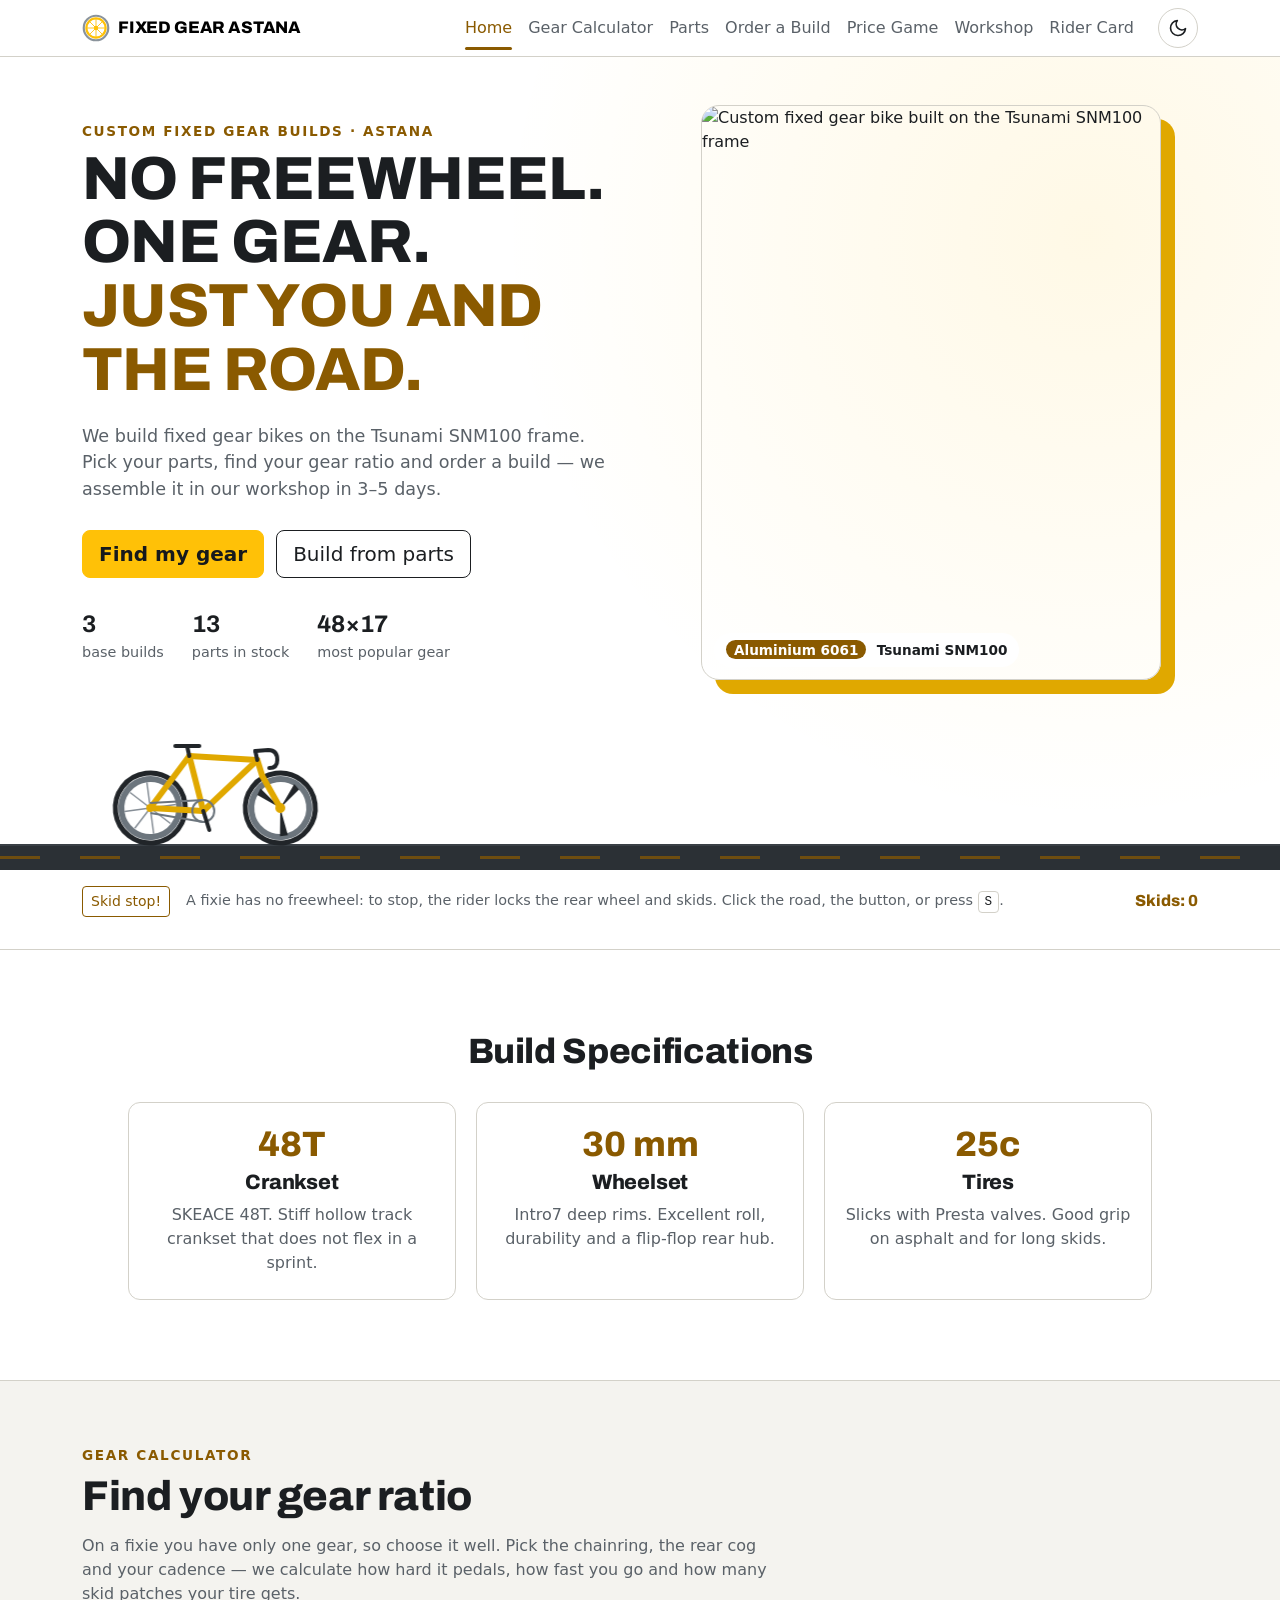
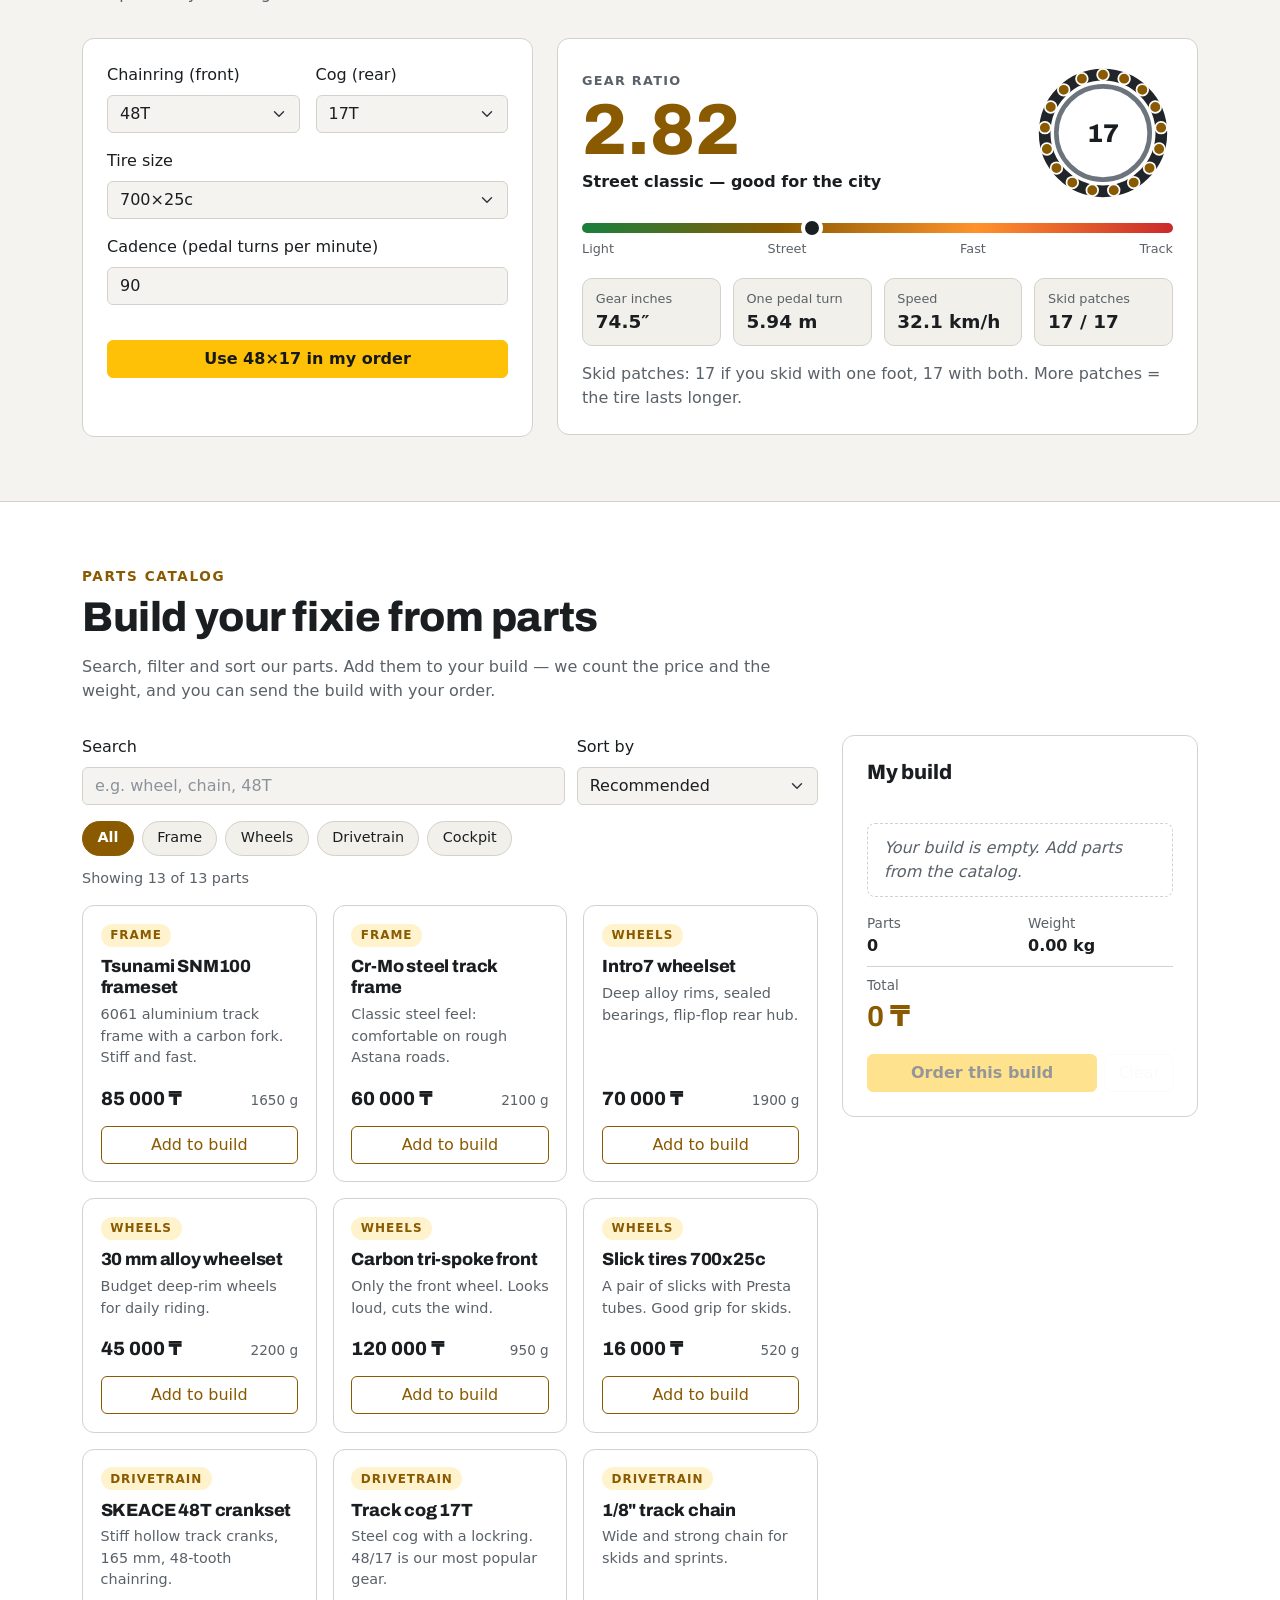
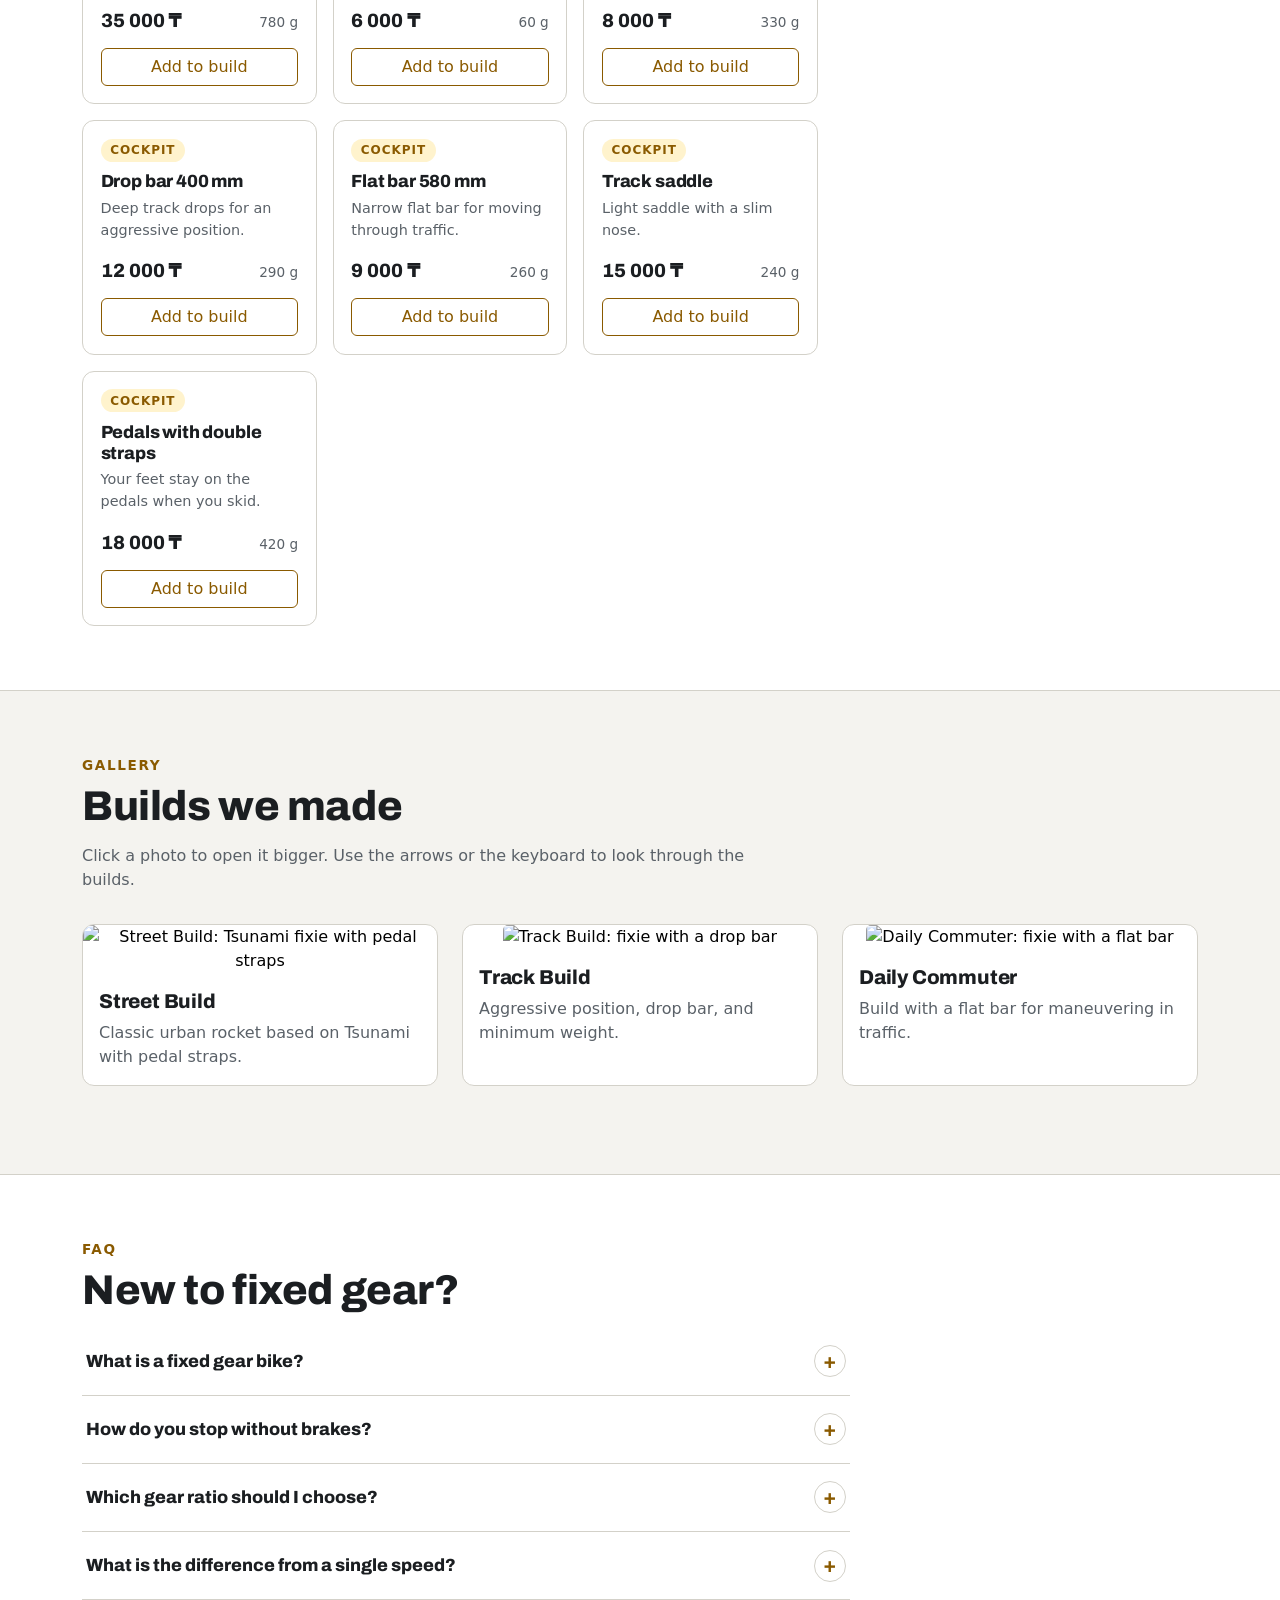
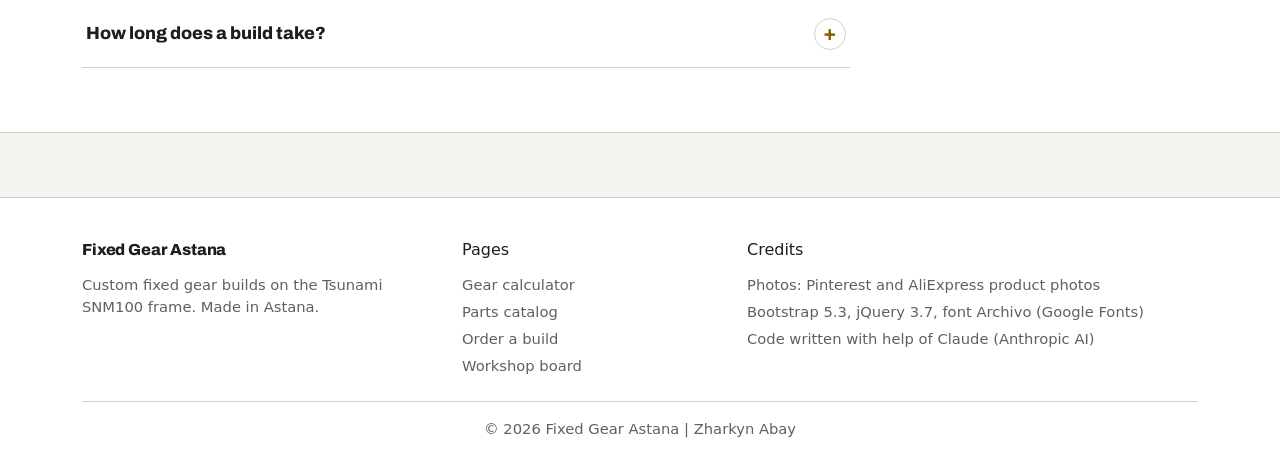
==== commit ea250095: "Final: light/dark mode toggle, build counter in navbar, Clear all on order page, semantic header, ga" ====
--- a/index.html
+++ b/index.html
@@ -18,6 +18,7 @@
     <link rel="stylesheet" href="css/home.css">
 
     <!-- jQuery, потом мои скрипты. defer = выполнятся по порядку, когда HTML загружен -->
+    <script src="js/navbar.js"></script>
     <script src="https://code.jquery.com/jquery-3.7.1.min.js" defer></script>
     <script src="js/parts-data.js" defer></script>
     <script src="js/storage.js" defer></script>
@@ -29,12 +30,18 @@
 <body>
 
     <!-- Единая навигация (одинаковая на всех страницах) -->
-    <nav class="navbar navbar-expand-lg navbar-dark site-nav sticky-top">
+    <header class="site-header sticky-top">
+    <nav class="navbar navbar-expand-lg site-nav" aria-label="Main navigation">
         <div class="container">
             <a class="navbar-brand" href="index.html">
                 <img src="images/wheel.svg" class="brand-wheel" alt="" width="28" height="28">
                 Fixed Gear Astana
             </a>
+            <!-- Переключатель темы (js/navbar.js). order-lg-last: на компьютере он справа от меню -->
+            <button type="button" class="theme-toggle ms-auto me-2 order-lg-last ms-lg-3 me-lg-0" id="theme-toggle" aria-label="Switch to light mode">
+                <svg class="icon-sun" viewBox="0 0 24 24" fill="none" stroke="currentColor" stroke-width="2" stroke-linecap="round" aria-hidden="true"><circle cx="12" cy="12" r="4"/><path d="M12 2v2M12 20v2M4.9 4.9l1.4 1.4M17.7 17.7l1.4 1.4M2 12h2M20 12h2M4.9 19.1l1.4-1.4M17.7 6.3l1.4-1.4"/></svg>
+                <svg class="icon-moon" viewBox="0 0 24 24" fill="none" stroke="currentColor" stroke-width="2" stroke-linejoin="round" aria-hidden="true"><path d="M21 12.8A9 9 0 1 1 11.2 3a7 7 0 0 0 9.8 9.8z"/></svg>
+            </button>
             <button class="navbar-toggler" type="button" data-bs-toggle="collapse" data-bs-target="#navbarNav" aria-controls="navbarNav" aria-expanded="false" aria-label="Toggle navigation">
                 <span class="navbar-toggler-icon"></span>
             </button>
@@ -43,7 +50,7 @@
                     <li class="nav-item"><a class="nav-link active" aria-current="page" href="index.html">Home</a></li>
                     <li class="nav-item"><a class="nav-link" href="index.html#calculator">Gear Calculator</a></li>
                     <li class="nav-item"><a class="nav-link" href="index.html#parts">Parts</a></li>
-                    <li class="nav-item"><a class="nav-link" href="build.html">Order a Build</a></li>
+                    <li class="nav-item"><a class="nav-link" href="build.html">Order a Build<span class="nav-badge" id="build-count" hidden>0</span></a></li>
                     <li class="nav-item"><a class="nav-link" href="game.html">Price Game</a></li>
                     <li class="nav-item"><a class="nav-link" href="workshop.html">Workshop</a></li>
                     <li class="nav-item"><a class="nav-link" href="rider.html">Rider Card</a></li>
@@ -51,6 +58,7 @@
             </div>
         </div>
     </nav>
+    </header>
 
     <main>
         <!-- ===== HERO ===== -->
--- a/css/style.css
+++ b/css/style.css
@@ -0,0 +1,458 @@
+/* =========================================================
+   Fixed Gear Astana — общие стили для ВСЕХ страниц
+   Цвета, шрифты, навигация, футер, кнопки, колесо "наверх".
+   Стили отдельных страниц: home.css, order.css, tasks.css
+   ========================================================= */
+
+/* ---------- Цвета сайта (одни и те же переменные на всех страницах) ---------- */
+:root {
+  --fg-bg: #212529;          /* тёмный фон */
+  --fg-bg-deep: #16191c;     /* ещё темнее: hero и дорога */
+  --fg-card: #343a40;        /* серые панели и карточки */
+  --fg-card-2: #2b3035;
+  --fg-border: #495057;
+  --fg-text: #f8f9fa;
+  --fg-muted: #adb5bd;
+  --fg-accent: #ffc107;      /* жёлтый акцент сайта */
+  --fg-accent-dark: #e0a800;
+  --fg-ok: #3dd68c;
+  --fg-ok-bg: rgba(61, 214, 140, 0.12);
+  --fg-bad: #ff6b6b;
+  --fg-bad-bg: rgba(255, 107, 107, 0.12);
+  --fg-warn-bg: rgba(255, 193, 7, 0.12);
+  --fg-radius: 12px;
+  --fg-font-display: "Archivo", system-ui, -apple-system, "Segoe UI", sans-serif;
+
+  /* Цвета нарисованного велосипеда (hero) */
+  --bike-frame: #ffc107;
+  --bike-tire: #f8f9fa;
+  --bike-metal: #ced4da;
+  --bike-spoke: #adb5bd;
+}
+
+/* ---------- Светлая тема: те же переменные, другие значения ----------
+   Атрибут data-theme ставит js/navbar.js. Компоненты используют только
+   переменные, поэтому вся тема меняется в одном месте. */
+:root[data-theme="light"] {
+  --fg-bg: #f4f3ef;
+  --fg-bg-deep: #ffffff;
+  --fg-card: #ffffff;
+  --fg-card-2: #f1f0eb;
+  --fg-border: #d3d1c9;
+  --fg-text: #1b1e21;
+  --fg-muted: #5a6168;
+  --fg-accent: #8a5a00;        /* тёмный янтарный: жёлтый текст на белом не читается */
+  --fg-accent-dark: #6e4800;
+  --fg-ok: #17803d;
+  --fg-ok-bg: rgba(23, 128, 61, 0.1);
+  --fg-bad: #c92a2a;
+  --fg-bad-bg: rgba(201, 42, 42, 0.08);
+  --fg-warn-bg: rgba(255, 193, 7, 0.2);
+
+  --bike-frame: #e0a800;
+  --bike-tire: #212529;
+  --bike-metal: #6c757d;
+  --bike-spoke: #868e96;
+}
+
+/* ---------- База ---------- */
+/* Bootstrap включает плавный скролл через CSS; у меня он на jQuery (js/effects.js) */
+:root {
+  scroll-behavior: auto;
+}
+/* Липкая навигация не закрывает заголовок секции при переходе по якорю */
+section[id] {
+  scroll-margin-top: 72px;
+}
+body {
+  background-color: var(--fg-bg);
+  color: var(--fg-text);
+  transition: background-color 0.3s ease, color 0.3s ease;   /* плавная смена темы */
+}
+
+kbd {
+  color: var(--fg-text);
+}
+
+h1, h2, h3, .navbar-brand, .display-font {
+  font-family: var(--fg-font-display);
+  font-weight: 800;
+  letter-spacing: -0.01em;
+}
+
+a {
+  color: var(--fg-accent);
+}
+a:hover {
+  color: var(--fg-accent-dark);
+}
+
+/* Видимый фокус для работы с клавиатуры: на всех ссылках, кнопках и полях */
+a:focus-visible,
+button:focus-visible,
+.btn:focus-visible,
+summary:focus-visible {
+  outline: 3px solid var(--fg-accent);
+  outline-offset: 3px;
+  box-shadow: none;
+}
+
+/* ---------- Навигация ---------- */
+.site-header {
+  z-index: 1030;
+}
+.site-nav {
+  background-color: var(--fg-bg-deep);
+  border-bottom: 1px solid var(--fg-border);
+}
+.site-nav .navbar-brand {
+  display: flex;
+  align-items: center;
+  gap: 0.5rem;
+  text-transform: uppercase;
+  font-size: 1.05rem;
+}
+.brand-wheel {
+  width: 28px;
+  height: 28px;
+  transition: transform 0.6s ease;
+}
+.site-nav .navbar-brand:hover .brand-wheel {
+  transform: rotate(180deg);
+}
+.site-nav .nav-link {
+  color: var(--fg-muted);
+  position: relative;
+  transition: color 0.2s ease;
+}
+.site-nav .nav-link:hover,
+.site-nav .nav-link:focus-visible {
+  color: var(--fg-text);
+}
+/* Текущая страница: жёлтый текст и полоска снизу */
+.site-nav .nav-link.active {
+  color: var(--fg-accent);
+}
+@media (min-width: 992px) {
+  .site-nav .nav-link.active::after {
+    content: "";
+    position: absolute;
+    left: 0.5rem;
+    right: 0.5rem;
+    bottom: -0.1rem;
+    height: 3px;
+    border-radius: 3px;
+    background-color: var(--fg-accent);
+  }
+}
+
+/* Счётчик запчастей в сборке рядом с "Order a Build" */
+.nav-badge {
+  display: inline-block;
+  min-width: 1.35rem;
+  margin-left: 0.3rem;
+  padding: 0.05rem 0.4rem;
+  border-radius: 999px;
+  background-color: var(--fg-accent);
+  color: var(--fg-bg-deep);
+  font-size: 0.75rem;
+  font-weight: 700;
+  line-height: 1.3;
+  text-align: center;
+}
+.nav-badge[hidden] {
+  display: none;
+}
+
+/* Переключатель темы: солнце в тёмной теме, луна в светлой */
+.theme-toggle {
+  display: grid;
+  place-items: center;
+  width: 40px;
+  height: 40px;
+  padding: 0;
+  border: 1px solid var(--fg-border);
+  border-radius: 50%;
+  background-color: transparent;
+  color: var(--fg-text);
+  transition: border-color 0.2s ease, color 0.2s ease, transform 0.3s ease;
+}
+.theme-toggle:hover {
+  border-color: var(--fg-accent);
+  color: var(--fg-accent);
+  transform: rotate(20deg);
+}
+.theme-toggle svg {
+  width: 20px;
+  height: 20px;
+}
+.icon-moon {
+  display: none;
+}
+:root[data-theme="light"] .icon-sun {
+  display: none;
+}
+:root[data-theme="light"] .icon-moon {
+  display: block;
+}
+
+/* ---------- Кнопки: hover-эффекты ---------- */
+.btn {
+  transition: transform 0.15s ease, box-shadow 0.15s ease, background-color 0.15s ease,
+              color 0.15s ease, border-color 0.15s ease;
+}
+.btn-warning {
+  color: #16191c;
+  font-weight: 700;
+}
+.btn-warning:hover {
+  transform: translateY(-2px);
+  box-shadow: 0 6px 18px rgba(255, 193, 7, 0.35);
+}
+.btn-outline-light:hover,
+.btn-outline-warning:hover {
+  transform: translateY(-2px);
+}
+/* В светлой теме "светлая" контурная кнопка стала бы белой на белом — делаем тёмной */
+:root[data-theme="light"] .btn-outline-light {
+  --bs-btn-color: var(--fg-text);
+  --bs-btn-border-color: var(--fg-text);
+  --bs-btn-hover-color: var(--fg-bg-deep);
+  --bs-btn-hover-bg: var(--fg-text);
+  --bs-btn-hover-border-color: var(--fg-text);
+  --bs-btn-active-color: var(--fg-bg-deep);
+  --bs-btn-active-bg: var(--fg-text);
+}
+/* Жёлтая контурная кнопка в светлой теме — янтарная, чтобы текст читался */
+:root[data-theme="light"] .btn-outline-warning {
+  --bs-btn-color: var(--fg-accent);
+  --bs-btn-border-color: var(--fg-accent);
+  --bs-btn-hover-color: var(--fg-bg-deep);
+  --bs-btn-hover-bg: var(--fg-accent);
+  --bs-btn-hover-border-color: var(--fg-accent);
+}
+.btn:active {
+  transform: translateY(0);
+}
+
+/* ---------- Заголовок секции ---------- */
+.section {
+  padding: 4rem 0;
+}
+.section-eyebrow,
+.page-eyebrow {
+  color: var(--fg-accent);
+  font-size: 0.85rem;
+  font-weight: 700;
+  letter-spacing: 0.12em;
+  text-transform: uppercase;
+  margin-bottom: 0.4rem;
+}
+.section-title {
+  font-size: clamp(1.8rem, 4vw, 2.6rem);
+  margin-bottom: 0.75rem;
+}
+.section-lead {
+  color: var(--fg-muted);
+  max-width: 44rem;
+  margin-bottom: 2rem;
+}
+
+
+/* ---------- Панели и ошибки полей (общие: главная, заказ, задания) ---------- */
+.panel {
+  background-color: var(--fg-card);
+  border: 1px solid var(--fg-border);
+  border-radius: var(--fg-radius);
+  padding: 1.5rem;
+}
+/* Место под ошибку зарезервировано (одна строка), чтобы форма не "прыгала",
+   когда ошибка появляется */
+.field-error {
+  color: var(--fg-bad);
+  font-size: 0.9rem;
+  margin: 0.35rem 0 0;
+  min-height: 1.35rem;
+}
+
+/* ---------- Поля ввода в тёмной теме (главная и заказ) ---------- */
+.fg-input,
+.fg-input:focus {
+  background-color: var(--fg-bg);
+  color: var(--fg-text);
+  border-color: var(--fg-border);
+}
+.fg-input::placeholder {
+  color: #8a939b;
+}
+.fg-input:focus {
+  border-color: var(--fg-accent);
+  box-shadow: 0 0 0 0.2rem rgba(255, 193, 7, 0.3);
+}
+.fg-input.is-invalid,
+.fg-input.is-invalid:focus {
+  border-color: var(--fg-bad);
+  box-shadow: 0 0 0 0.2rem var(--fg-bad-bg);
+  background-image: none;
+}
+
+/* =========================================
+   Midterm Task 1: адаптивность вручную (Mobile-First)
+   Секция "Build Specifications" на главной
+   ========================================= */
+
+/* Базовые стили (для телефонов - 375px) */
+.custom-section {
+    padding: 48px 20px;
+    background-color: var(--fg-bg-deep);
+    color: var(--fg-text);
+    border-top: 1px solid var(--fg-border);
+    border-bottom: 1px solid var(--fg-border);
+}
+
+/* Изменение 1: Базовый размер заголовка */
+.custom-heading {
+    text-align: center;
+    font-size: 1.8rem;
+    margin-bottom: 30px;
+}
+
+/* Сетка: 1 колонка на мобильных */
+.custom-grid {
+    display: grid;
+    grid-template-columns: 1fr;
+    gap: 20px;
+    max-width: 1140px;
+    margin: 0 auto;
+}
+
+.custom-card {
+    background-color: var(--fg-card);
+    padding: 24px 20px;
+    border-radius: var(--fg-radius);
+    border: 1px solid var(--fg-border);
+    text-align: center;
+    transition: transform 0.2s ease, border-color 0.2s ease;
+}
+.custom-card:hover {
+    transform: translateY(-4px);
+    border-color: var(--fg-accent);
+}
+.custom-card h3 {
+    font-size: 1.3rem;
+}
+.custom-card p {
+    color: var(--fg-muted);
+    margin-bottom: 0;
+}
+.spec-number {
+    display: block;
+    color: var(--fg-accent);
+    font-family: var(--fg-font-display);
+    font-size: 2.2rem;
+    font-weight: 800;
+    line-height: 1;
+    margin-bottom: 0.5rem;
+}
+
+/* -----------------------------------------
+   Брейкпоинт 1: Планшеты (от 768px)
+   ----------------------------------------- */
+@media (min-width: 768px) {
+    /* Сетка меняется на 2 колонки */
+    .custom-grid {
+        grid-template-columns: repeat(2, 1fr);
+    }
+
+    /* Изменение 2: Увеличиваем заголовок */
+    .custom-heading {
+        font-size: 2.2rem;
+    }
+}
+
+/* -----------------------------------------
+   Брейкпоинт 2: Ноутбуки/Десктопы (от 1280px)
+   ----------------------------------------- */
+@media (min-width: 1280px) {
+    /* Сетка меняется на 3 колонки */
+    .custom-grid {
+        grid-template-columns: repeat(3, 1fr);
+    }
+
+    /* Изменение 3: Добавляем внутренние отступы секции */
+    .custom-section {
+        padding: 80px 10%;
+    }
+}
+
+/* ---------- Футер с Credits ---------- */
+.site-footer {
+  background-color: var(--fg-bg-deep);
+  border-top: 1px solid var(--fg-border);
+  color: var(--fg-muted);
+  padding: 2.5rem 0 1.5rem;
+  margin-top: 4rem;
+  font-size: 0.92rem;
+}
+.footer-title {
+  color: var(--fg-text);
+  font-size: 1rem;
+  margin-bottom: 0.75rem;
+}
+.footer-links {
+  list-style: none;
+  padding: 0;
+  margin: 0;
+}
+.footer-links li + li {
+  margin-top: 0.3rem;
+}
+.footer-links a {
+  color: var(--fg-muted);
+  text-decoration: none;
+}
+.footer-links a:hover {
+  color: var(--fg-accent);
+}
+.footer-copy {
+  border-top: 1px solid var(--fg-border);
+  margin-top: 1.5rem;
+  padding-top: 1rem;
+  text-align: center;
+}
+
+/* ---------- Колесо "Наверх": крутится при скролле (js/effects.js) ---------- */
+.back-to-top {
+  position: fixed;
+  right: 16px;
+  bottom: 16px;
+  z-index: 1030;
+  width: 56px;
+  height: 56px;
+  padding: 0;
+  border: 2px solid var(--fg-accent);
+  border-radius: 50%;
+  background-color: #16191c;   /* тёмный кружок в обеих темах — колесо на нём видно всегда */
+  display: none;              /* jQuery показывает его через fadeIn() */
+  box-shadow: 0 6px 20px rgba(0, 0, 0, 0.45);
+  transition: border-color 0.2s ease, box-shadow 0.2s ease;
+}
+.back-to-top:hover {
+  box-shadow: 0 6px 22px rgba(255, 193, 7, 0.4);
+}
+.back-to-top svg {
+  width: 100%;
+  height: 100%;
+}
+
+/* Если человек выключил анимации в системе — убираем их */
+@media (prefers-reduced-motion: reduce) {
+  *, *::before, *::after {
+    transition-duration: 0.01ms !important;
+    animation-duration: 0.01ms !important;
+    animation-iteration-count: 1 !important;
+  }
+  html {
+    scroll-behavior: auto;
+  }
+}
--- a/css/home.css
+++ b/css/home.css
@@ -64,7 +64,7 @@
   border-radius: 18px;
   overflow: hidden;
   border: 1px solid var(--fg-border);
-  box-shadow: 14px 14px 0 var(--fg-accent);
+  box-shadow: 14px 14px 0 var(--bike-frame);
 }
 .hero-photo img {
   display: block;
@@ -78,7 +78,8 @@
   bottom: 12px;
   padding: 0.4rem 0.75rem;
   border-radius: 999px;
-  background-color: rgba(22, 25, 28, 0.85);
+  background-color: var(--fg-card);
+  color: var(--fg-text);
   font-size: 0.85rem;
   font-weight: 600;
 }
@@ -133,18 +134,18 @@
   height: auto;
   overflow: visible;
 }
-.bike .tire      { fill: none; stroke: #f8f9fa; stroke-width: 5; }
+.bike .tire      { fill: none; stroke: var(--bike-tire); stroke-width: 5; }
 .bike .rim       { fill: none; stroke: #6c757d; stroke-width: 6; }
-.bike .spokes    { stroke: #adb5bd; stroke-width: 1.5; }
-.bike .hub       { fill: var(--fg-accent); }
-.bike .trispoke  { fill: #f8f9fa; }
+.bike .spokes    { stroke: var(--bike-spoke); stroke-width: 1.5; }
+.bike .hub       { fill: var(--bike-frame); }
+.bike .trispoke  { fill: var(--bike-tire); }
 .bike .frame polyline,
-.bike .frame line { fill: none; stroke: var(--fg-accent); stroke-width: 6; stroke-linejoin: round; stroke-linecap: round; }
+.bike .frame line { fill: none; stroke: var(--bike-frame); stroke-width: 6; stroke-linejoin: round; stroke-linecap: round; }
 .bike .drivetrain circle,
-.bike .drivetrain line { fill: none; stroke: #ced4da; stroke-width: 2; }
-.bike .drivetrain .crank { stroke: #f8f9fa; stroke-width: 4; stroke-linecap: round; }
+.bike .drivetrain line { fill: none; stroke: var(--bike-metal); stroke-width: 2; }
+.bike .drivetrain .crank { stroke: var(--bike-tire); stroke-width: 4; stroke-linecap: round; }
 .bike .cockpit line,
-.bike .cockpit path { fill: none; stroke: #f8f9fa; stroke-width: 4; stroke-linecap: round; }
+.bike .cockpit path { fill: none; stroke: var(--bike-tire); stroke-width: 4; stroke-linecap: round; }
 
 /* Во время скида заднее колесо "горит" жёлтым — видно, что оно заблокировано */
 .bike.is-skidding #wheel-rear .tire {
@@ -241,7 +242,7 @@
 }
 .patch-tire .patch-tire-ring {
   fill: none;
-  stroke: #f8f9fa;
+  stroke: var(--bike-tire);
   stroke-width: 10;
 }
 .patch-tire .patch-tire-rim {
@@ -574,6 +575,7 @@
 }
 .gallery-open {
   display: block;
+  width: 100%;              /* кнопка по умолчанию не растягивается — фото обрезалось */
   padding: 0;
   border: 0;
   background: none;
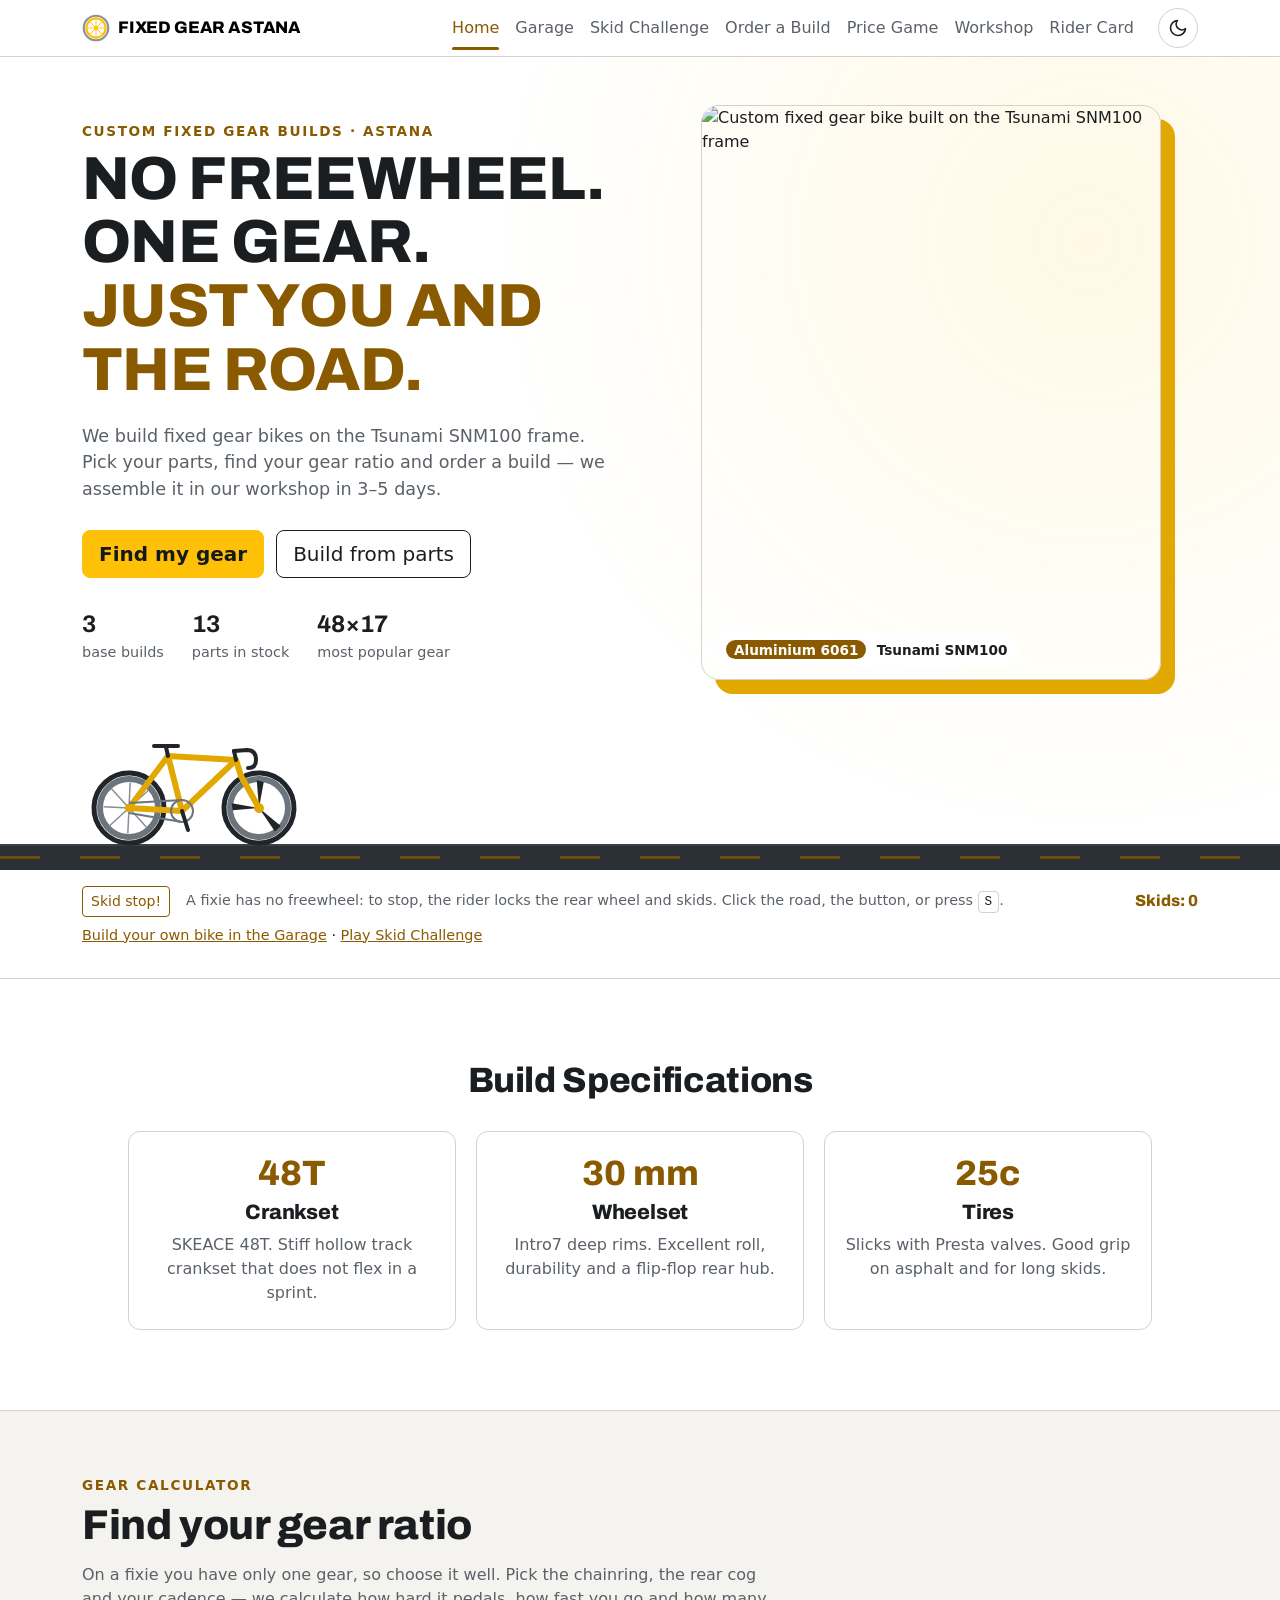
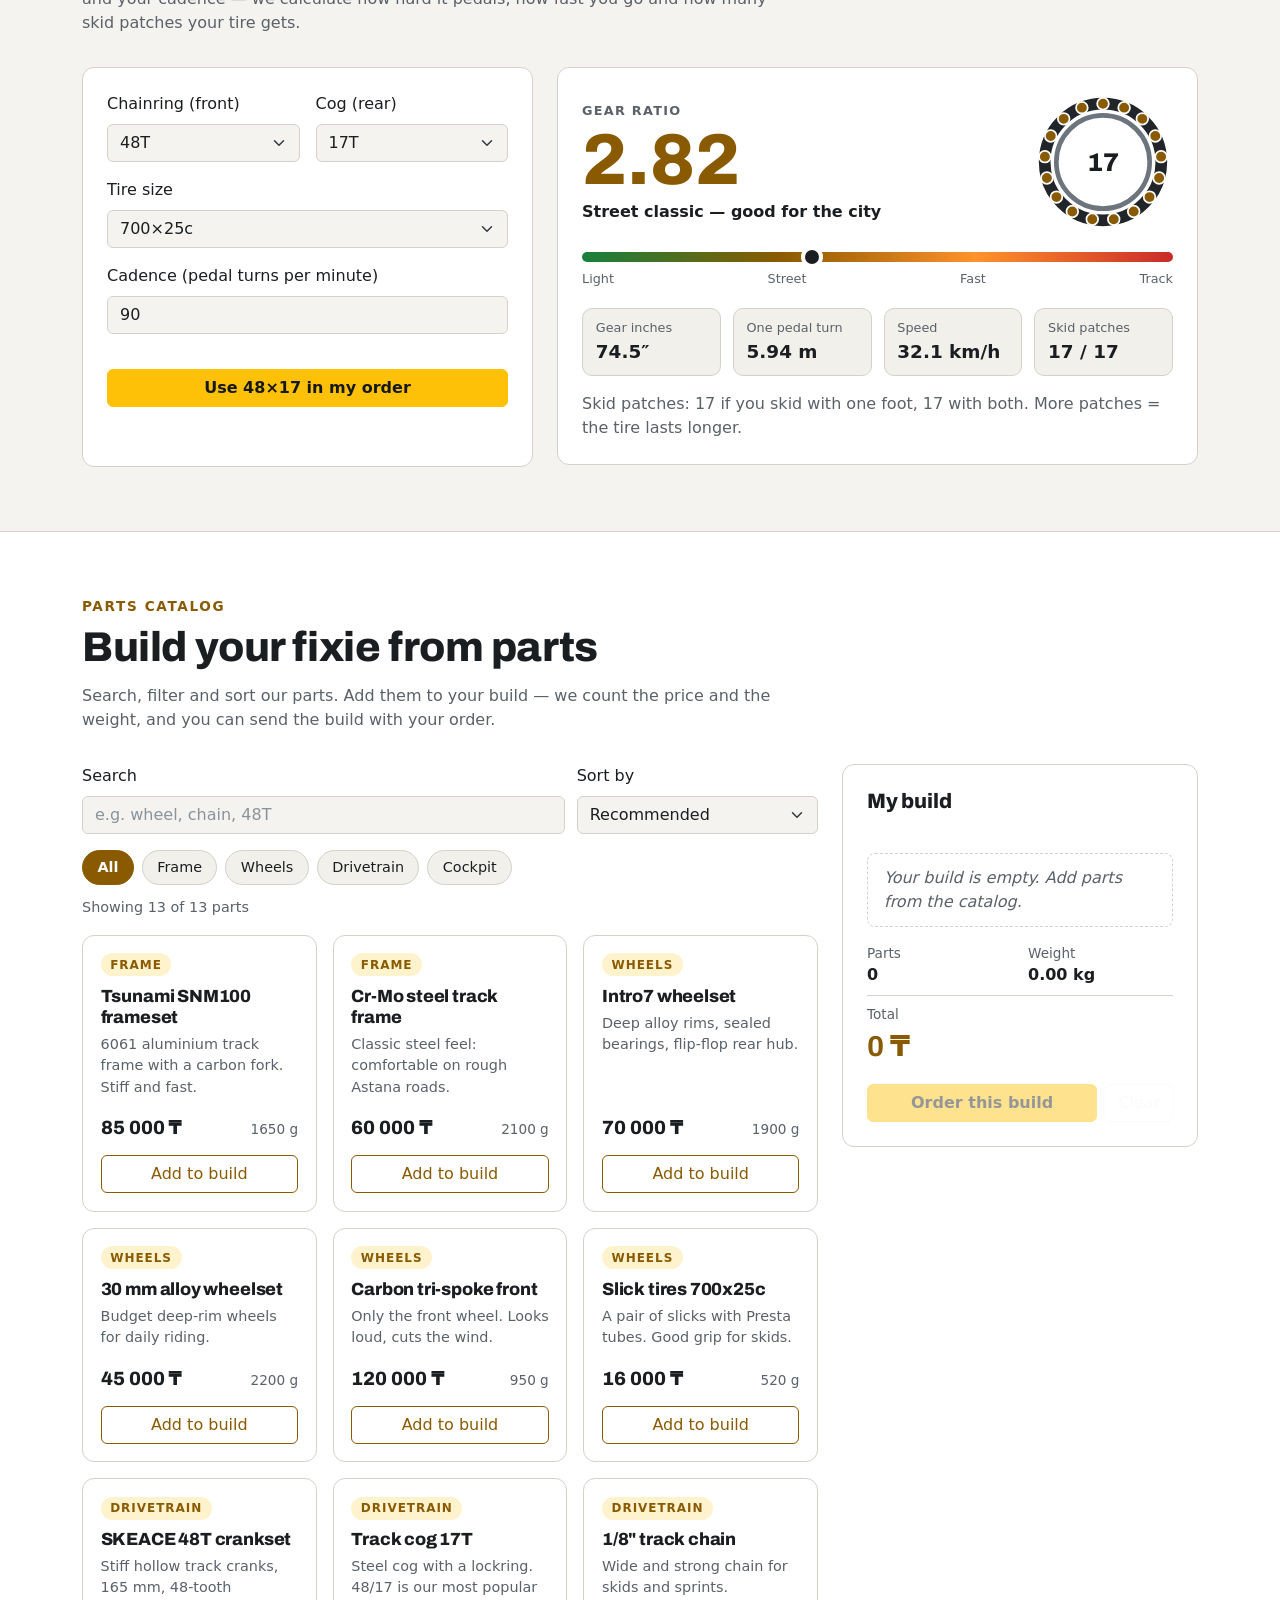
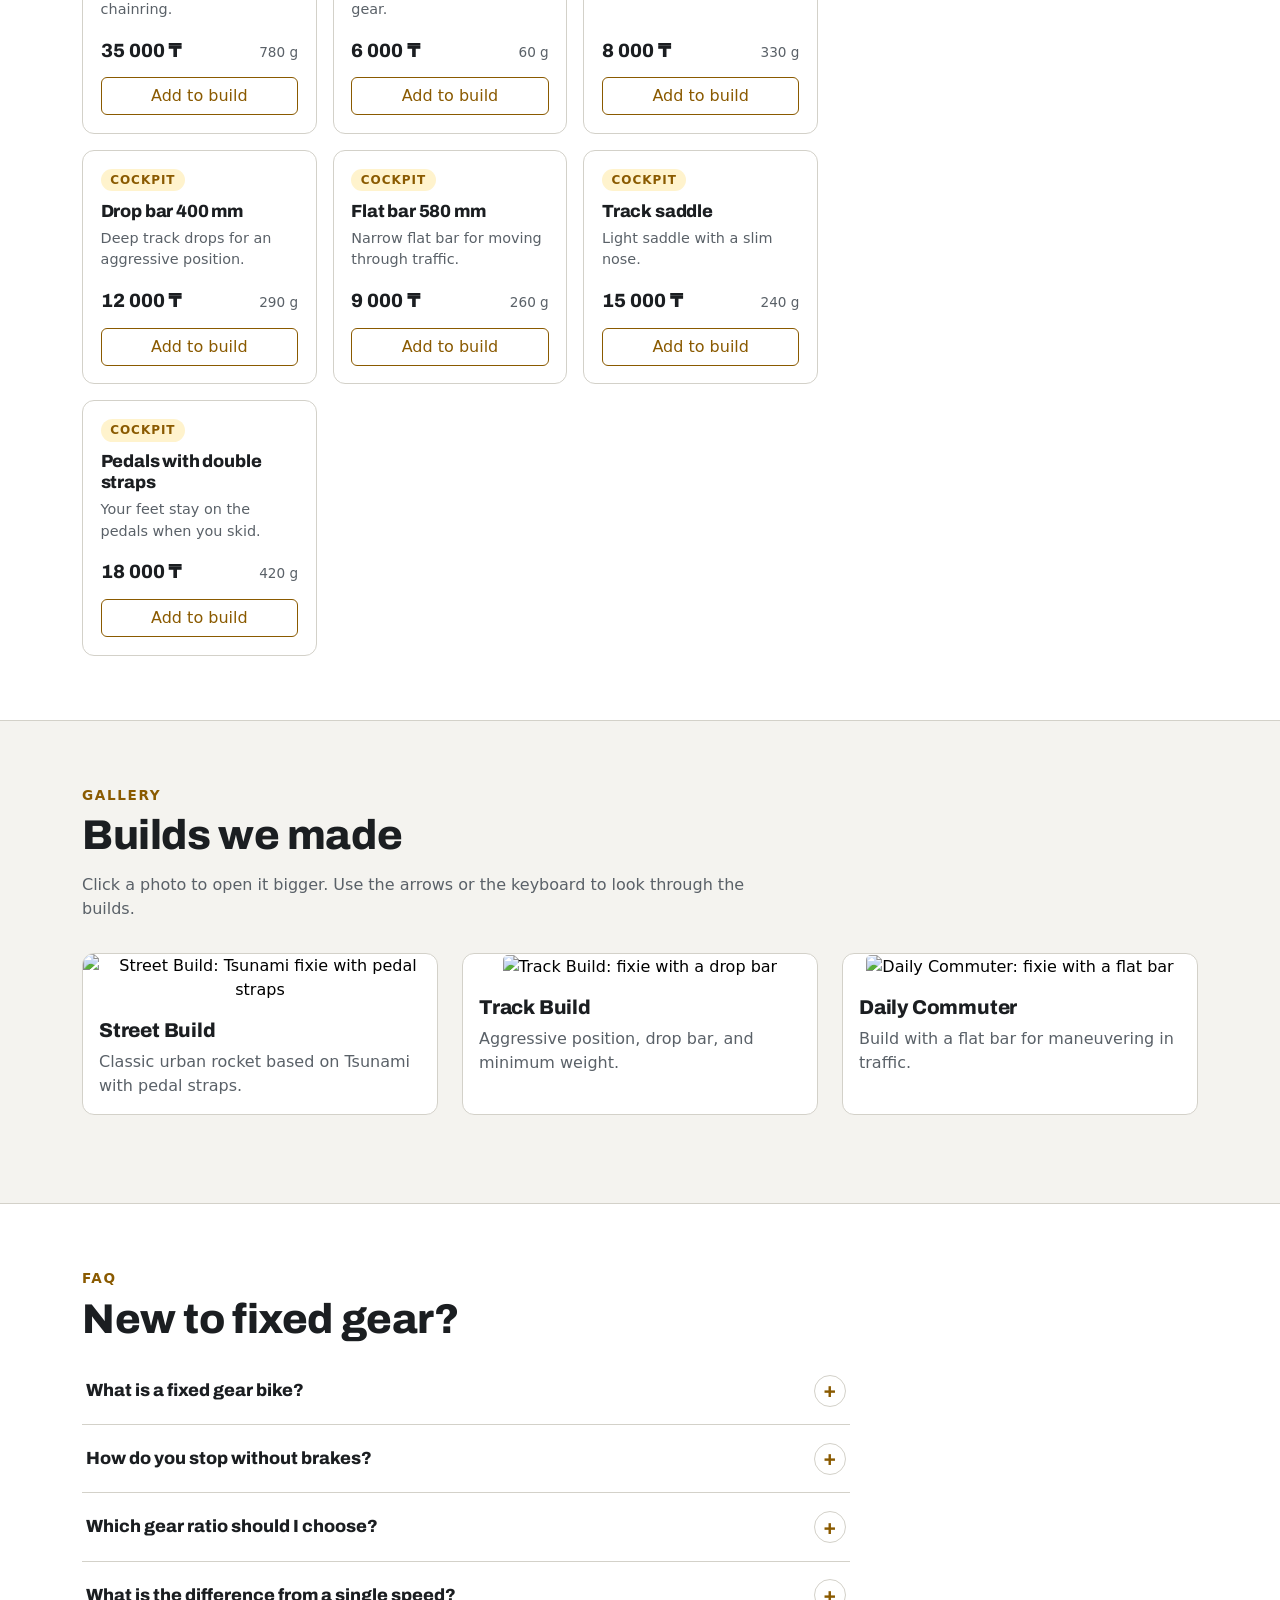
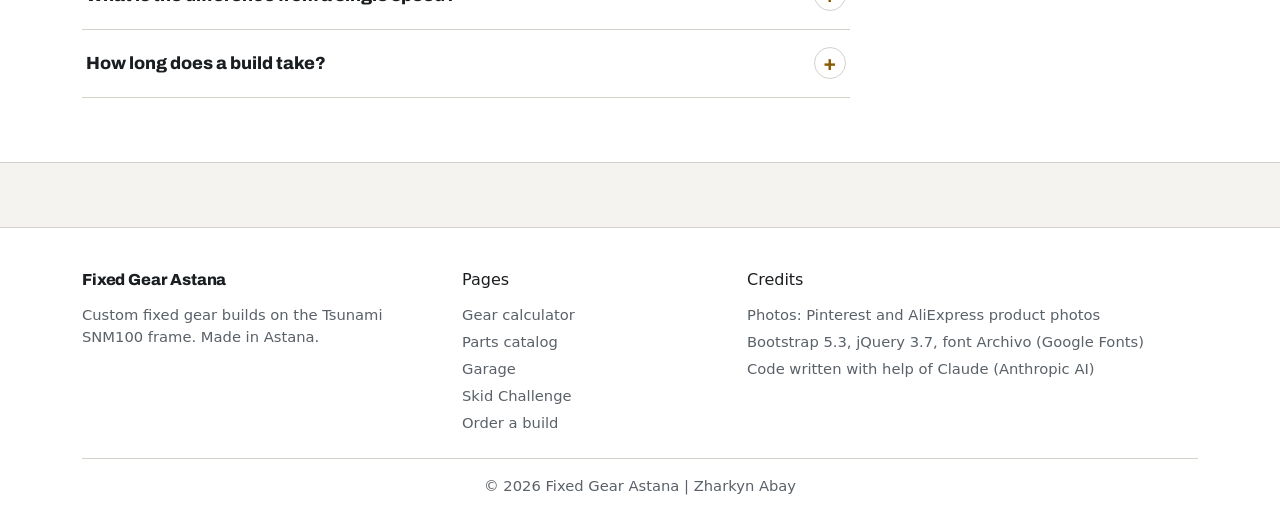
==== commit 478011aa: "Shared bike drawing (css/bike.css), headlight in dark mode, home bike uses the saved Garage bike Co-" ====
--- a/index.html
+++ b/index.html
@@ -15,6 +15,7 @@
     <!-- Bootstrap 5.3, потом мои стили -->
     <link href="https://cdn.jsdelivr.net/npm/bootstrap@5.3.3/dist/css/bootstrap.min.css" rel="stylesheet">
     <link rel="stylesheet" href="css/style.css">
+    <link rel="stylesheet" href="css/bike.css">
     <link rel="stylesheet" href="css/home.css">
 
     <!-- jQuery, потом мои скрипты. defer = выполнятся по порядку, когда HTML загружен -->
@@ -22,6 +23,7 @@
     <script src="https://code.jquery.com/jquery-3.7.1.min.js" defer></script>
     <script src="js/parts-data.js" defer></script>
     <script src="js/storage.js" defer></script>
+    <script src="js/garage-data.js" defer></script>
     <script src="js/bike.js" defer></script>
     <script src="js/calculator.js" defer></script>
     <script src="js/catalog.js" defer></script>
@@ -48,8 +50,8 @@
             <div class="collapse navbar-collapse" id="navbarNav">
                 <ul class="navbar-nav ms-auto">
                     <li class="nav-item"><a class="nav-link active" aria-current="page" href="index.html">Home</a></li>
-                    <li class="nav-item"><a class="nav-link" href="index.html#calculator">Gear Calculator</a></li>
-                    <li class="nav-item"><a class="nav-link" href="index.html#parts">Parts</a></li>
+                    <li class="nav-item"><a class="nav-link" href="garage.html">Garage</a></li>
+                    <li class="nav-item"><a class="nav-link" href="skid.html">Skid Challenge</a></li>
                     <li class="nav-item"><a class="nav-link" href="build.html">Order a Build<span class="nav-badge" id="build-count" hidden>0</span></a></li>
                     <li class="nav-item"><a class="nav-link" href="game.html">Price Game</a></li>
                     <li class="nav-item"><a class="nav-link" href="workshop.html">Workshop</a></li>
@@ -93,11 +95,24 @@
             <!-- Дорога с велосипедом. JS: js/bike.js -->
             <div class="road" id="road">
                 <div class="road-line" aria-hidden="true"></div>
-                <div class="bike" id="bike" aria-hidden="true">
-                    <svg viewBox="0 0 220 130" width="220" height="130">
-                        <!-- Заднее колесо со спицами (крутится, при скиде блокируется) -->
+                <div class="bike" id="bike">
+                    <svg class="bike-art" viewBox="0 0 220 130" width="220" height="130" aria-hidden="true">
+                        <defs>
+                            <!-- Свет фары: яркий у фары, прозрачный вдали -->
+                            <linearGradient id="beam-glow" x1="0" y1="0" x2="1" y2="0">
+                                <stop offset="0" stop-color="#fff3bf" stop-opacity="0.6"/>
+                                <stop offset="1" stop-color="#fff3bf" stop-opacity="0"/>
+                            </linearGradient>
+                        </defs>
+                        <!-- Фара (видна только в тёмной теме, css/bike.css) -->
+                        <g class="headlight">
+                            <polygon class="beam" points="167,37 330,82 330,124"/>
+                            <circle class="lamp" cx="166" cy="38" r="3"/>
+                        </g>
+                        <!-- Заднее колесо: крутится, при скиде блокируется -->
                         <g id="wheel-rear">
                             <circle class="tire" cx="45" cy="92" r="35"/>
+                            <circle class="wall" cx="45" cy="92" r="32"/>
                             <circle class="rim" cx="45" cy="92" r="29"/>
                             <g class="spokes">
                                 <line x1="45" y1="66" x2="45" y2="118"/>
@@ -105,13 +120,25 @@
                                 <line x1="27" y1="74" x2="63" y2="110"/>
                                 <line x1="27" y1="110" x2="63" y2="74"/>
                             </g>
+                            <!-- Spoke card: показывает JS, если она сделана в Garage -->
+                            <g class="spoke-card" display="none">
+                                <rect x="26" y="75.5" width="18" height="13" rx="1.5"/>
+                                <text x="35" y="84.8">7</text>
+                            </g>
                             <circle class="hub" cx="45" cy="92" r="4"/>
                         </g>
-                        <!-- Переднее колесо: карбоновый трёхспицевик -->
+                        <!-- Переднее колесо: трёхспицевик или обычные спицы -->
                         <g id="wheel-front">
                             <circle class="tire" cx="175" cy="92" r="35"/>
+                            <circle class="wall" cx="175" cy="92" r="32"/>
                             <circle class="rim" cx="175" cy="92" r="29"/>
-                            <path class="trispoke" d="M175 92 L171 64 L179 64 Z M175 92 L196 108 L192 114 Z M175 92 L154 108 L158 114 Z"/>
+                            <g class="spokes" data-front="spoked" display="none">
+                                <line x1="175" y1="66" x2="175" y2="118"/>
+                                <line x1="149" y1="92" x2="201" y2="92"/>
+                                <line x1="157" y1="74" x2="193" y2="110"/>
+                                <line x1="157" y1="110" x2="193" y2="74"/>
+                            </g>
+                            <path class="trispoke" data-front="trispoke" d="M175 92 L171 64 L179 64 Z M175 92 L196 108 L192 114 Z M175 92 L154 108 L158 114 Z"/>
                             <circle class="hub" cx="175" cy="92" r="5"/>
                         </g>
                         <!-- Рама -->
@@ -128,12 +155,14 @@
                             <line x1="45" y1="97" x2="98" y2="106"/>
                             <line class="crank" x1="98" y1="95" x2="104" y2="114"/>
                         </g>
-                        <!-- Седло, руль -->
+                        <!-- Седло, вынос и три вида руля (виден один) -->
                         <g class="cockpit">
                             <line x1="84" y1="40" x2="82" y2="31"/>
                             <path d="M70 30 L94 30"/>
                             <line x1="152" y1="44" x2="150" y2="35"/>
-                            <path d="M150 35 L163 34 Q172 34 172 44 Q172 52 164 52"/>
+                            <path data-bar="drop" d="M150 35 L163 34 Q172 34 172 44 Q172 52 164 52"/>
+                            <path data-bar="bullhorn" display="none" d="M150 35 L162 35 Q171 35 174 25"/>
+                            <path data-bar="flat" display="none" d="M147 35 L171 33"/>
                         </g>
                     </svg>
                 </div>
@@ -142,6 +171,7 @@
                 <button type="button" class="btn btn-outline-warning btn-sm" id="btn-skid">Skid stop!</button>
                 <p class="road-hint" id="road-hint">A fixie has no freewheel: to stop, the rider locks the rear wheel and skids. Click the road, the button, or press <kbd>S</kbd>.</p>
                 <p class="road-counter" id="skid-counter" aria-live="polite">Skids: 0</p>
+                <p class="road-links"><a href="garage.html" id="garage-link">Build your own bike in the Garage</a> · <a href="skid.html">Play Skid Challenge</a></p>
             </div>
         </section>
 
@@ -407,8 +437,9 @@
                     <ul class="footer-links">
                         <li><a href="index.html#calculator">Gear calculator</a></li>
                         <li><a href="index.html#parts">Parts catalog</a></li>
+                        <li><a href="garage.html">Garage</a></li>
+                        <li><a href="skid.html">Skid Challenge</a></li>
                         <li><a href="build.html">Order a build</a></li>
-                        <li><a href="workshop.html">Workshop board</a></li>
                     </ul>
                 </div>
                 <div class="col-6 col-md-5">
--- a/css/bike.css
+++ b/css/bike.css
@@ -0,0 +1,131 @@
+/* =========================================================
+   Рисунок велосипеда (SVG) — общий для главной, Garage и Skid Challenge.
+   Каждая деталь красится CSS-переменной. Значения по умолчанию
+   зависят от темы (css/style.css), а Garage подставляет свои цвета
+   прямо в style у <svg> (js/garage-data.js → applyGarageToBike).
+   ========================================================= */
+
+.bike-art {
+  display: block;
+  width: 100%;
+  height: auto;
+  overflow: visible;           /* луч фары выходит за рисунок */
+}
+
+.bike-art .tire     { fill: none; stroke: var(--bike-tire); stroke-width: 5; }
+.bike-art .wall     { fill: none; stroke: var(--bike-wall, transparent); stroke-width: 1.4; }
+.bike-art .rim      { fill: none; stroke: var(--bike-rim, #6c757d); stroke-width: 6; }
+.bike-art .spokes   { stroke: var(--bike-spoke); stroke-width: 1.5; }
+.bike-art .hub      { fill: var(--bike-frame); }
+.bike-art .trispoke { fill: var(--bike-trispoke, var(--bike-tire)); }
+
+.bike-art .frame polyline,
+.bike-art .frame line {
+  fill: none;
+  stroke: var(--bike-frame);
+  stroke-width: 6;
+  stroke-linejoin: round;
+  stroke-linecap: round;
+}
+.bike-art .drivetrain circle,
+.bike-art .drivetrain line { fill: none; stroke: var(--bike-metal); stroke-width: 2; }
+.bike-art .drivetrain .crank { stroke: var(--bike-crank, var(--bike-tire)); stroke-width: 4; stroke-linecap: round; }
+.bike-art .cockpit line,
+.bike-art .cockpit path {
+  fill: none;
+  stroke: var(--bike-bar, var(--bike-tire));
+  stroke-width: 4;
+  stroke-linecap: round;
+  stroke-linejoin: round;
+}
+
+/* Spoke card — карточка в спицах заднего колеса */
+.bike-art .spoke-card rect {
+  fill: var(--bike-card, #ffc107);
+  stroke: rgba(0, 0, 0, 0.35);
+  stroke-width: 0.6;
+}
+.bike-art .spoke-card text {
+  fill: #16191c;
+  font-family: var(--fg-font-display);
+  font-size: 8px;
+  font-weight: 800;
+  text-anchor: middle;
+}
+
+/* Скид: заблокированное заднее колесо подсвечивается */
+.is-skidding #wheel-rear .tire {
+  stroke: var(--fg-accent);
+}
+
+/* ---------- Фара: горит только в тёмной теме ---------- */
+.bike-art .headlight {
+  display: none;
+}
+:root[data-theme="dark"] .bike-art .headlight {
+  display: inline;
+}
+.bike-art .lamp {
+  fill: #fff3bf;
+}
+.bike-art .beam {
+  fill: url(#beam-glow);
+  animation: beam-flicker 3s ease-in-out infinite;
+}
+@keyframes beam-flicker {
+  0%, 100% { opacity: 1; }
+  50%      { opacity: 0.8; }
+}
+
+/* ---------- Дорога: асфальт, разметка, след шины, дымок ----------
+   (главная и Skid Challenge) */
+.road {
+  position: relative;
+  overflow: hidden;            /* велик уезжает за край — без горизонтального скролла */
+}
+/* асфальт */
+.road::before {
+  content: "";
+  position: absolute;
+  left: 0;
+  right: 0;
+  bottom: 0;
+  height: 26px;
+  background-color: #2b3035;
+  border-top: 2px solid #3a4046;
+}
+/* жёлтая разметка */
+.road-line {
+  position: absolute;
+  left: 0;
+  right: 0;
+  bottom: 11px;
+  height: 3px;
+  background-image: linear-gradient(90deg, var(--fg-accent) 0 40px, transparent 40px 80px);
+  background-size: 80px 3px;
+  opacity: 0.7;
+}
+/* След от шины. Ширину меняет JS, исчезает через jQuery fadeOut() */
+.skid-mark {
+  position: absolute;
+  bottom: 19px;
+  height: 6px;
+  border-radius: 3px;
+  background: linear-gradient(90deg, rgba(0, 0, 0, 0.1), #000 70%);
+  pointer-events: none;
+}
+/* Дымок из-под колеса */
+.puff {
+  position: absolute;
+  bottom: 26px;
+  width: 14px;
+  height: 14px;
+  border-radius: 50%;
+  background-color: rgba(220, 220, 220, 0.55);
+  pointer-events: none;
+  animation: puff 0.7s ease-out forwards;
+}
+@keyframes puff {
+  from { transform: translate(0, 0) scale(0.6); opacity: 0.9; }
+  to   { transform: translate(-22px, -26px) scale(2.2); opacity: 0; }
+}
--- a/css/home.css
+++ b/css/home.css
@@ -91,35 +91,12 @@
   margin-right: 0.35rem;
 }
 
-/* ---------- Дорога и велосипед (js/bike.js) ---------- */
-.road {
-  position: relative;
+/* ---------- Дорога и велосипед (js/bike.js) ----------
+   Асфальт, след, дымок и сам рисунок — в css/bike.css (общие с игрой) */
+.hero .road {
   height: 150px;
   margin-top: 2.5rem;
-  overflow: hidden;
   cursor: pointer;
-}
-/* асфальт */
-.road::before {
-  content: "";
-  position: absolute;
-  left: 0;
-  right: 0;
-  bottom: 0;
-  height: 26px;
-  background-color: #2b3035;
-  border-top: 2px solid #3a4046;
-}
-/* жёлтая разметка */
-.road-line {
-  position: absolute;
-  left: 0;
-  right: 0;
-  bottom: 11px;
-  height: 3px;
-  background-image: linear-gradient(90deg, var(--fg-accent) 0 40px, transparent 40px 80px);
-  background-size: 80px 3px;
-  opacity: 0.7;
 }
 .bike {
   position: absolute;
@@ -128,54 +105,6 @@
   width: 220px;
   will-change: transform;
 }
-.bike svg {
-  display: block;
-  width: 100%;
-  height: auto;
-  overflow: visible;
-}
-.bike .tire      { fill: none; stroke: var(--bike-tire); stroke-width: 5; }
-.bike .rim       { fill: none; stroke: #6c757d; stroke-width: 6; }
-.bike .spokes    { stroke: var(--bike-spoke); stroke-width: 1.5; }
-.bike .hub       { fill: var(--bike-frame); }
-.bike .trispoke  { fill: var(--bike-tire); }
-.bike .frame polyline,
-.bike .frame line { fill: none; stroke: var(--bike-frame); stroke-width: 6; stroke-linejoin: round; stroke-linecap: round; }
-.bike .drivetrain circle,
-.bike .drivetrain line { fill: none; stroke: var(--bike-metal); stroke-width: 2; }
-.bike .drivetrain .crank { stroke: var(--bike-tire); stroke-width: 4; stroke-linecap: round; }
-.bike .cockpit line,
-.bike .cockpit path { fill: none; stroke: var(--bike-tire); stroke-width: 4; stroke-linecap: round; }
-
-/* Во время скида заднее колесо "горит" жёлтым — видно, что оно заблокировано */
-.bike.is-skidding #wheel-rear .tire {
-  stroke: var(--fg-accent);
-}
-
-/* След от шины. Ширину меняет JS, исчезает через jQuery fadeOut() */
-.skid-mark {
-  position: absolute;
-  bottom: 19px;
-  height: 6px;
-  border-radius: 3px;
-  background: linear-gradient(90deg, rgba(0, 0, 0, 0.1), #000 70%);
-  pointer-events: none;
-}
-/* Дымок из-под колеса */
-.puff {
-  position: absolute;
-  bottom: 26px;
-  width: 14px;
-  height: 14px;
-  border-radius: 50%;
-  background-color: rgba(220, 220, 220, 0.55);
-  pointer-events: none;
-  animation: puff 0.7s ease-out forwards;
-}
-@keyframes puff {
-  from { transform: translate(0, 0) scale(0.6); opacity: 0.9; }
-  to   { transform: translate(-22px, -26px) scale(2.2); opacity: 0; }
-}
 
 .road-controls {
   display: flex;
@@ -190,6 +119,11 @@
   font-size: 0.9rem;
   margin: 0;
   flex: 1 1 18rem;
+}
+.road-links {
+  flex-basis: 100%;
+  margin: 0;
+  font-size: 0.9rem;
 }
 .road-counter {
   margin: 0;
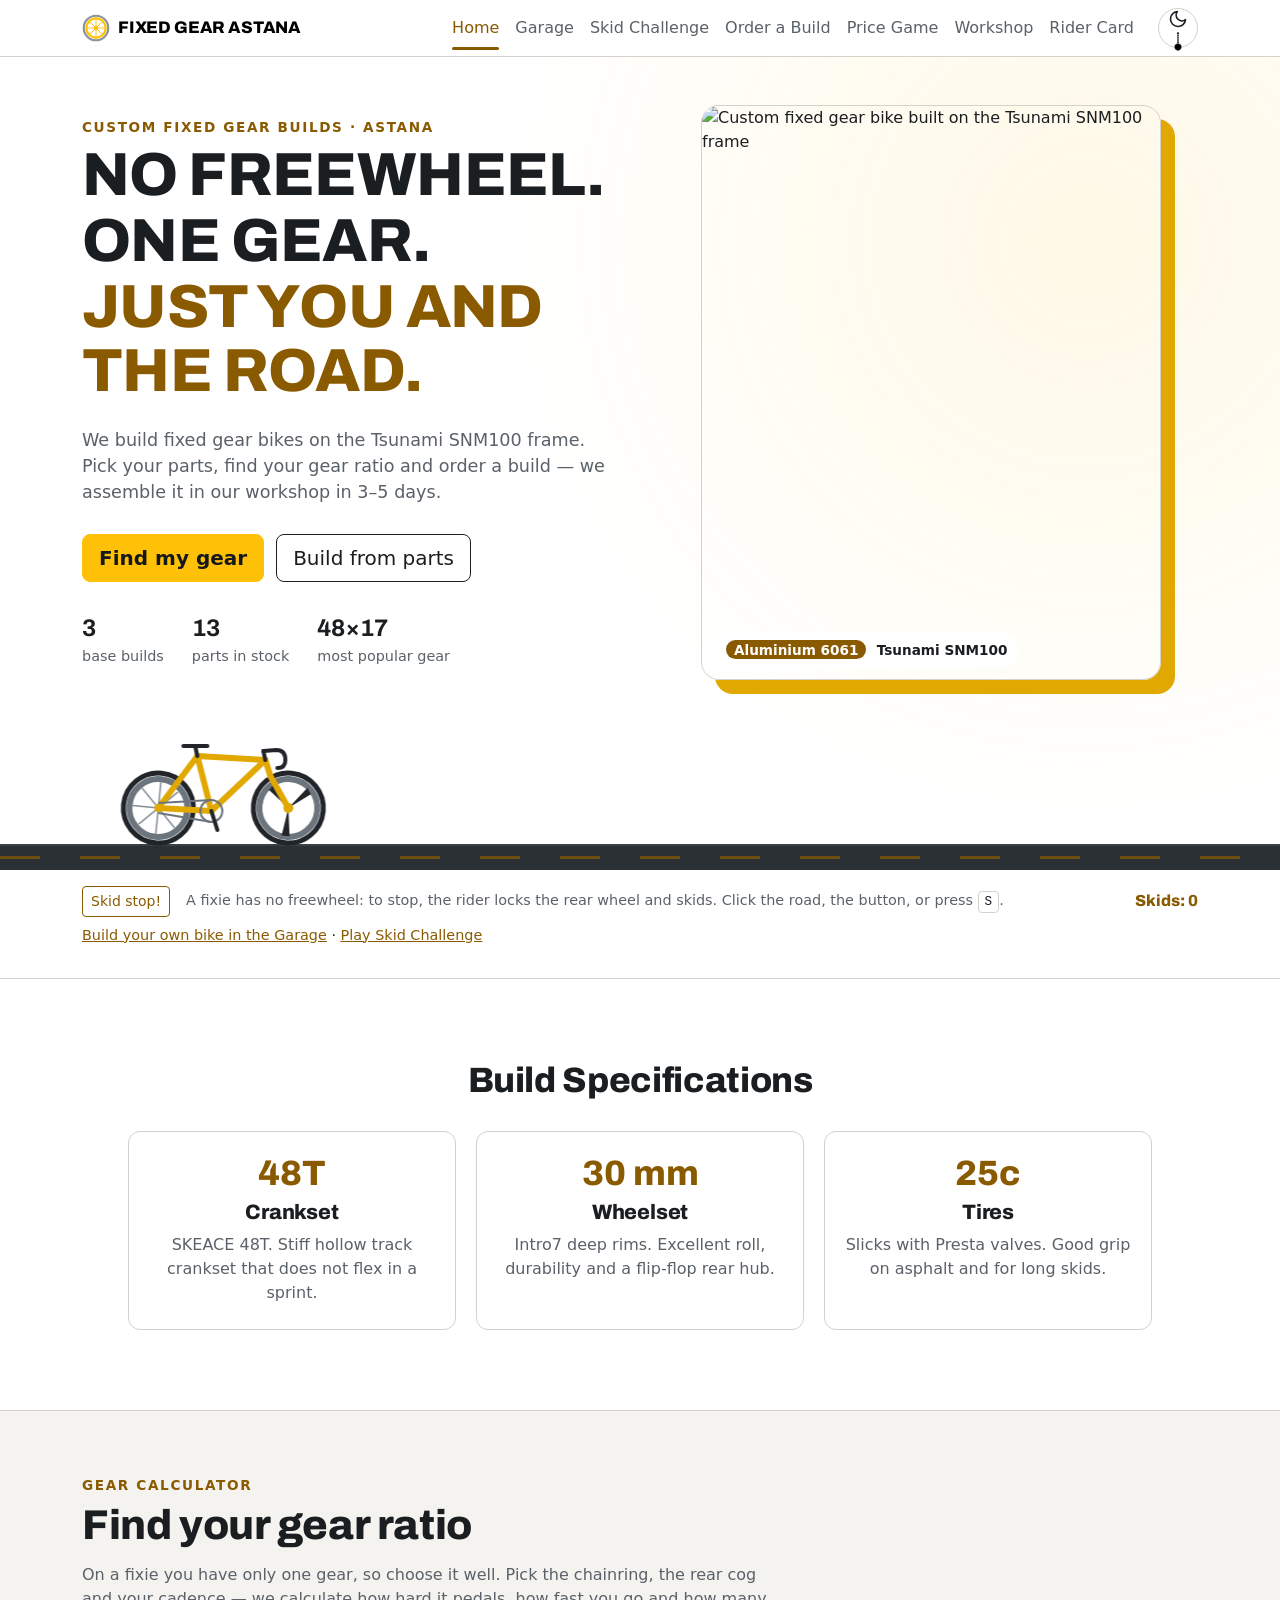
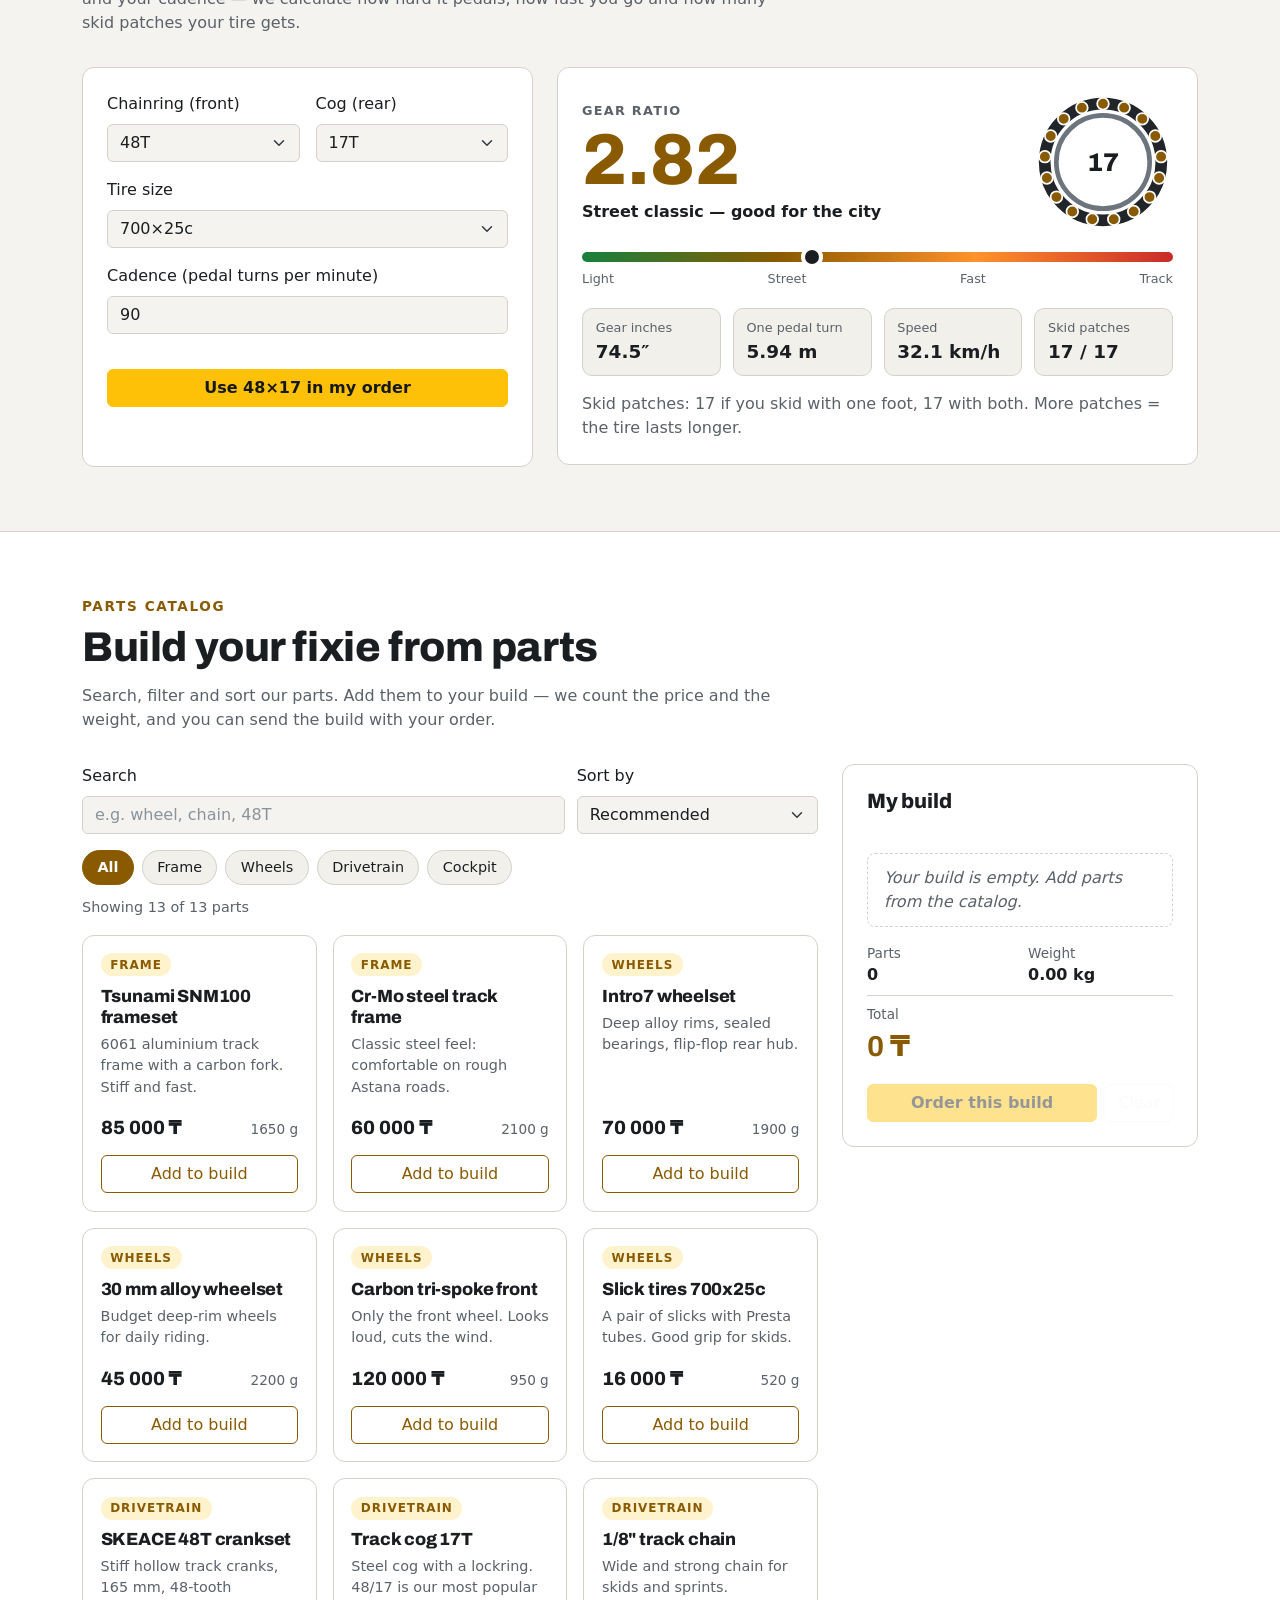
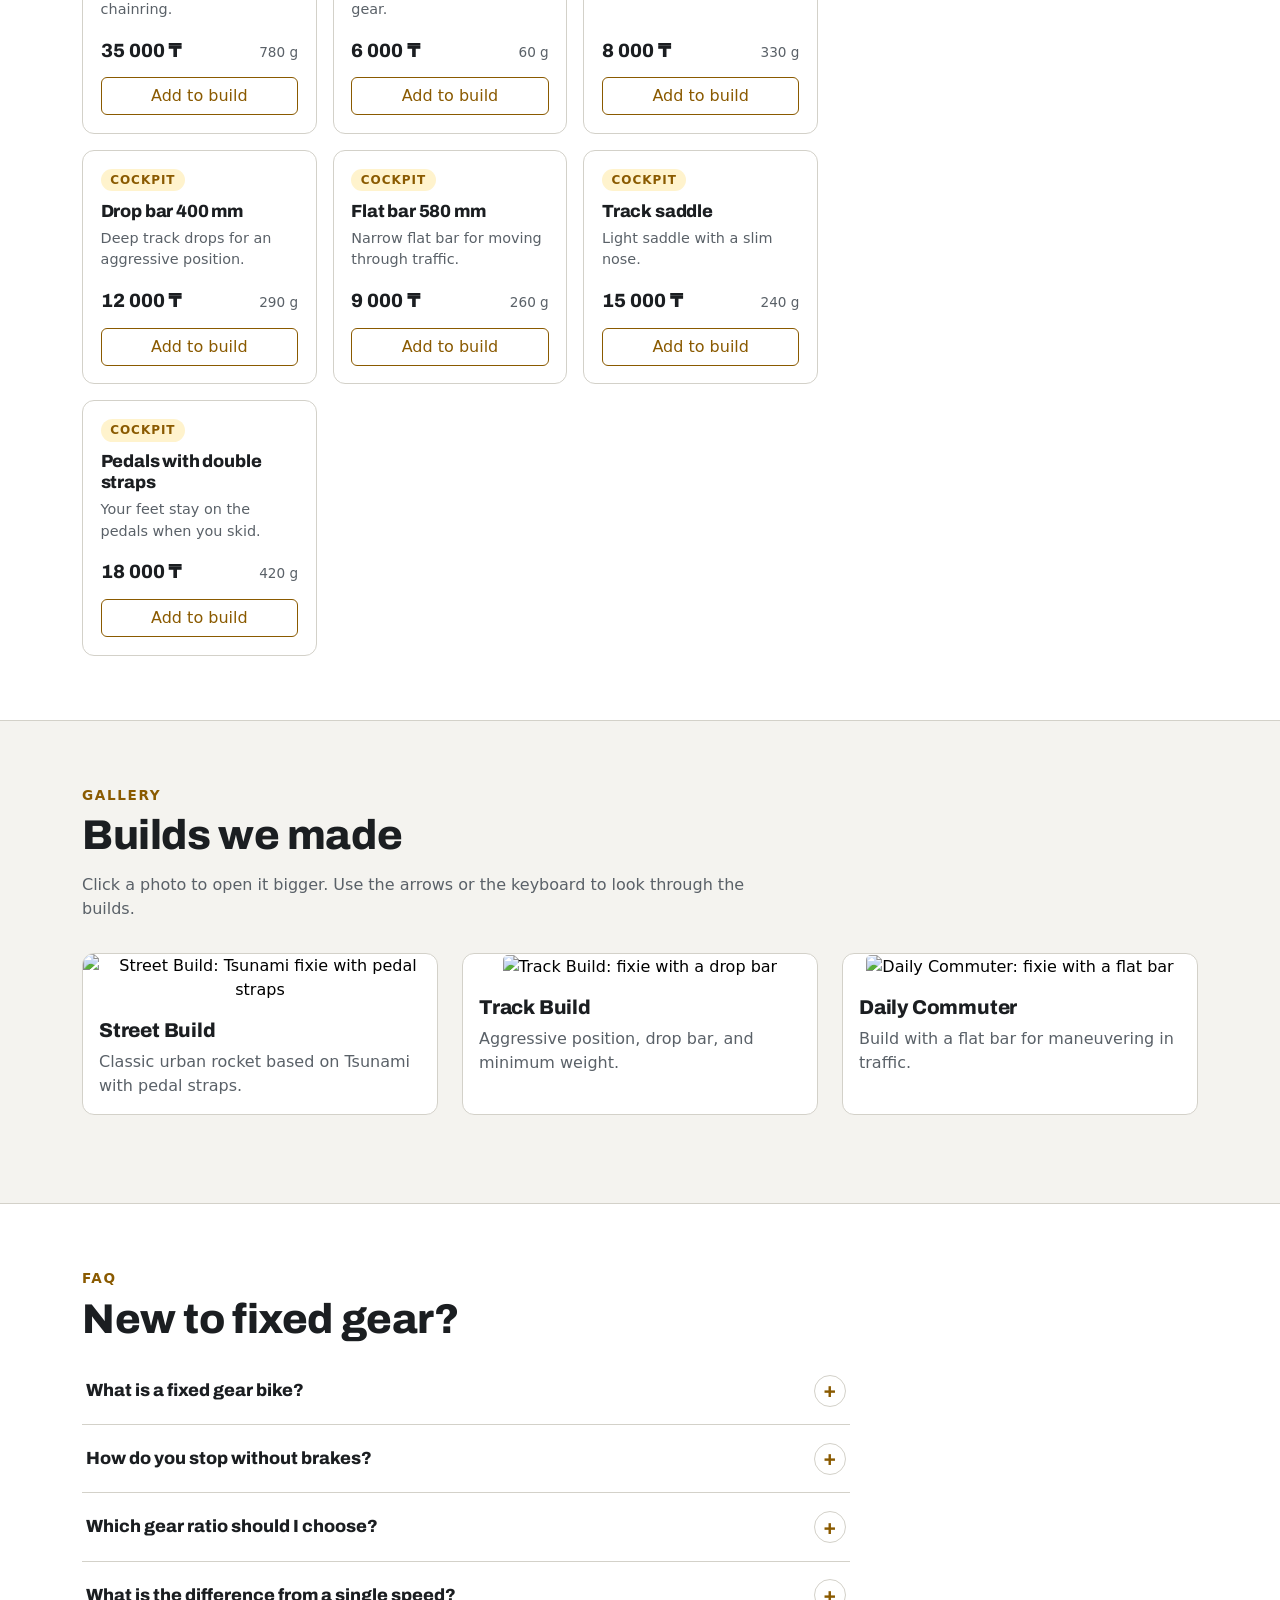
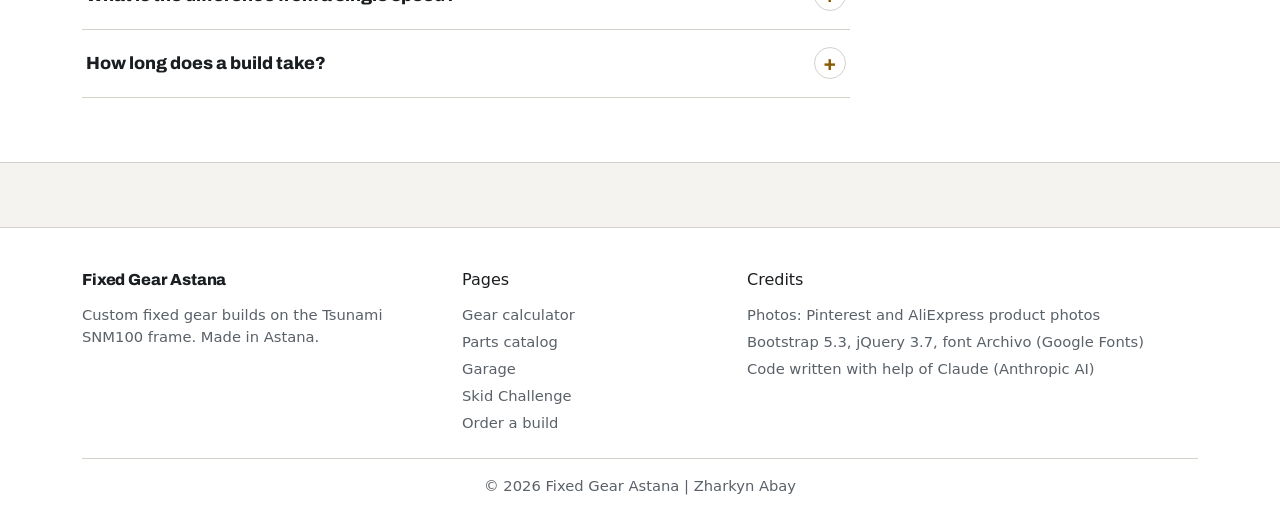
==== commit a3e2c2e2: "Home intro: wheel rolls in and skids, hero lines slide in, stats count up, first skid happens by its" ====
--- a/index.html
+++ b/index.html
@@ -20,6 +20,7 @@
 
     <!-- jQuery, потом мои скрипты. defer = выполнятся по порядку, когда HTML загружен -->
     <script src="js/navbar.js"></script>
+    <script src="js/intro.js"></script>
     <script src="https://code.jquery.com/jquery-3.7.1.min.js" defer></script>
     <script src="js/parts-data.js" defer></script>
     <script src="js/storage.js" defer></script>
@@ -28,8 +29,20 @@
     <script src="js/calculator.js" defer></script>
     <script src="js/catalog.js" defer></script>
     <script src="js/effects.js" defer></script>
+    <script src="js/keychain.js" defer></script>
 </head>
 <body>
+
+    <!-- Заставка при входе (js/intro.js, css/home.css). Декоративная: скринридеры её пропускают -->
+    <div class="intro" id="intro" aria-hidden="true">
+        <div class="intro-stage">
+            <span class="intro-mark"></span>
+            <img class="intro-wheel" src="images/wheel.svg" alt="" width="96" height="96">
+            <span class="intro-road"></span>
+        </div>
+        <p class="intro-title">Fixed Gear <span>Astana</span></p>
+        <p class="intro-hint">Click or press any key to skip</p>
+    </div>
 
     <!-- Единая навигация (одинаковая на всех страницах) -->
     <header class="site-header sticky-top">
@@ -43,6 +56,18 @@
             <button type="button" class="theme-toggle ms-auto me-2 order-lg-last ms-lg-3 me-lg-0" id="theme-toggle" aria-label="Switch to light mode">
                 <svg class="icon-sun" viewBox="0 0 24 24" fill="none" stroke="currentColor" stroke-width="2" stroke-linecap="round" aria-hidden="true"><circle cx="12" cy="12" r="4"/><path d="M12 2v2M12 20v2M4.9 4.9l1.4 1.4M17.7 17.7l1.4 1.4M2 12h2M20 12h2M4.9 19.1l1.4-1.4M17.7 6.3l1.4-1.4"/></svg>
                 <svg class="icon-moon" viewBox="0 0 24 24" fill="none" stroke="currentColor" stroke-width="2" stroke-linejoin="round" aria-hidden="true"><path d="M21 12.8A9 9 0 1 1 11.2 3a7 7 0 0 0 9.8 9.8z"/></svg>
+                <!-- Брелок: звезда 17T на цепочке. Качается при скролле (js/keychain.js), дёрнешь — сменится тема -->
+                <span class="keychain" aria-hidden="true">
+                    <svg class="keychain-art" viewBox="0 0 40 80" width="40" height="80">
+                        <circle class="key-ring" cx="20" cy="5" r="4"/>
+                        <ellipse class="key-link" cx="20" cy="14" rx="2.6" ry="5"/>
+                        <ellipse class="key-link" cx="20" cy="23" rx="2.6" ry="5"/>
+                        <ellipse class="key-link" cx="20" cy="32" rx="2.6" ry="5"/>
+                        <ellipse class="key-link" cx="20" cy="41" rx="2.6" ry="5"/>
+                        <path class="key-cog" fill-rule="evenodd" d="M18.2 47.9 L18.8 45.0 L21.2 45.0 L21.8 47.9 L22.7 48.1 L24.3 45.6 L26.5 46.5 L26.0 49.4 L26.8 49.9 L29.2 48.2 L30.9 49.7 L29.4 52.3 L30.0 53.0 L32.9 52.3 L33.9 54.4 L31.6 56.2 L31.9 57.1 L34.8 57.5 L35.0 59.8 L32.2 60.6 L32.1 61.6 L34.7 63.0 L34.1 65.2 L31.1 65.0 L30.7 65.9 L32.6 68.1 L31.2 69.9 L28.6 68.7 L27.8 69.3 L28.9 72.1 L26.9 73.3 L24.9 71.2 L23.9 71.5 L23.9 74.5 L21.6 74.9 L20.5 72.2 L19.5 72.2 L18.4 74.9 L16.1 74.5 L16.1 71.5 L15.1 71.2 L13.1 73.3 L11.1 72.1 L12.2 69.3 L11.4 68.7 L8.8 69.9 L7.4 68.1 L9.3 65.9 L8.9 65.0 L5.9 65.2 L5.3 63.0 L7.9 61.6 L7.8 60.6 L5.0 59.8 L5.2 57.5 L8.1 57.1 L8.4 56.2 L6.1 54.4 L7.1 52.3 L10.0 53.0 L10.6 52.3 L9.1 49.7 L10.8 48.2 L13.2 49.9 L14.0 49.4 L13.5 46.5 L15.7 45.6 L17.3 48.1 Z M24.5 60 A4.5 4.5 0 1 0 15.5 60 A4.5 4.5 0 1 0 24.5 60 Z"/>
+                        <circle class="key-lockring" cx="20" cy="60" r="8"/>
+                    </svg>
+                </span>
             </button>
             <button class="navbar-toggler" type="button" data-bs-toggle="collapse" data-bs-target="#navbarNav" aria-controls="navbarNav" aria-expanded="false" aria-label="Toggle navigation">
                 <span class="navbar-toggler-icon"></span>
@@ -69,22 +94,22 @@
                 <div class="row align-items-center g-5">
                     <!-- Текст: на мобильных идет первым, на десктопе слева -->
                     <div class="col-12 col-lg-6">
-                        <p class="section-eyebrow">Custom fixed gear builds · Astana</p>
-                        <h1 class="hero-title">No freewheel.<br>One gear.<br><span class="text-accent">Just you and the road.</span></h1>
-                        <p class="hero-lead">We build fixed gear bikes on the Tsunami SNM100 frame. Pick your parts, find your gear ratio and order a build — we assemble it in our workshop in 3–5 days.</p>
-                        <div class="hero-actions">
+                        <p class="section-eyebrow reveal reveal-1">Custom fixed gear builds · Astana</p>
+                        <h1 class="hero-title"><span class="line"><span>No freewheel.</span></span> <span class="line"><span>One gear.</span></span> <span class="line"><span class="text-accent">Just you and the road.</span></span></h1>
+                        <p class="hero-lead reveal reveal-2">We build fixed gear bikes on the Tsunami SNM100 frame. Pick your parts, find your gear ratio and order a build — we assemble it in our workshop in 3–5 days.</p>
+                        <div class="hero-actions reveal reveal-3">
                             <a href="#calculator" class="btn btn-warning btn-lg">Find my gear</a>
                             <a href="#parts" class="btn btn-outline-light btn-lg">Build from parts</a>
                         </div>
-                        <ul class="hero-stats">
-                            <li><strong>3</strong> base builds</li>
-                            <li><strong>13</strong> parts in stock</li>
+                        <ul class="hero-stats reveal reveal-4">
+                            <li><strong data-count="3">3</strong> base builds</li>
+                            <li><strong data-count="13">13</strong> parts in stock</li>
                             <li><strong>48×17</strong> most popular gear</li>
                         </ul>
                     </div>
                     <!-- Картинка: на мобильных идет второй, на десктопе справа -->
                     <div class="col-12 col-lg-6">
-                        <figure class="hero-photo">
+                        <figure class="hero-photo reveal-photo">
                             <img src="https://i.pinimg.com/736x/21/07/82/21078229867eee67171a2c423f7f67df.jpg" class="img-fluid" alt="Custom fixed gear bike built on the Tsunami SNM100 frame" width="736" height="920">
                             <figcaption><span class="badge-accent">Aluminium 6061</span> Tsunami SNM100</figcaption>
                         </figure>
--- a/css/home.css
+++ b/css/home.css
@@ -642,3 +642,157 @@
   .lightbox-prev { left: calc(50% - 54px); }
   .lightbox-next { right: calc(50% - 54px); }
 }
+
+
+/* =========================================================
+   Заставка при входе (js/intro.js). Видна, только если у <html>
+   есть класс show-intro — его ставит JS один раз за визит.
+   Таймлайн: 0.1–1.25 с колесо въезжает и скидит,
+   1.05 с название, 1.9–2.5 с шторка уходит вверх.
+   ========================================================= */
+.intro {
+  position: fixed;
+  inset: 0;
+  z-index: 2000;
+  display: none;
+  flex-direction: column;
+  align-items: center;
+  justify-content: center;
+  gap: 1.5rem;
+  padding: 1rem;
+  background-color: var(--fg-bg-deep);
+  cursor: pointer;
+}
+html.show-intro {
+  overflow: hidden;              /* пока идёт заставка, страница не скроллится */
+}
+html.show-intro .intro {
+  display: flex;
+  animation: intro-leave 0.6s cubic-bezier(0.7, 0, 0.3, 1) 1.9s forwards;
+}
+/* пропустили — быстро растворяется */
+html.show-intro .intro.is-skipping {
+  animation: intro-fade 0.25s ease forwards;
+}
+@keyframes intro-leave {
+  to { transform: translateY(-100%); }
+}
+@keyframes intro-fade {
+  to { opacity: 0; }
+}
+
+.intro-stage {
+  position: relative;
+  width: min(520px, 86vw);
+  height: 110px;
+}
+.intro-road {
+  position: absolute;
+  left: 0;
+  right: 0;
+  bottom: 0;
+  height: 3px;
+  border-radius: 2px;
+  background-color: var(--fg-border);
+}
+/* Колесо: катится (крутится), потом скид — вращение стоп, ещё скользит */
+.intro-wheel {
+  position: absolute;
+  z-index: 2;
+  left: 50%;
+  bottom: 3px;
+  width: 96px;
+  height: 96px;
+  margin-left: -48px;
+  animation: intro-roll 1.15s 0.1s both;
+}
+@keyframes intro-roll {
+  0%   { transform: translateX(-60vw) rotate(-900deg); animation-timing-function: linear; }
+  60%  { transform: translateX(-70px) rotate(0deg); animation-timing-function: cubic-bezier(0.2, 0.8, 0.3, 1); }
+  100% { transform: translateX(0) rotate(0deg); }
+}
+/* След от скида растёт, пока колесо скользит */
+.intro-mark {
+  position: absolute;
+  z-index: 1;                    /* поверх линии дороги */
+  bottom: 2px;
+  left: calc(50% - 70px);
+  width: 0;
+  height: 6px;
+  border-radius: 3px;
+  background: linear-gradient(90deg, transparent, var(--fg-muted) 40%, var(--fg-text));
+  animation: intro-mark 0.46s cubic-bezier(0.2, 0.8, 0.3, 1) 0.79s forwards;
+}
+@keyframes intro-mark {
+  to { width: 70px; }
+}
+.intro-title {
+  margin: 0;
+  font-family: var(--fg-font-display);
+  font-weight: 800;
+  font-size: clamp(1.8rem, 7vw, 3.4rem);
+  text-transform: uppercase;
+  text-align: center;
+  color: var(--fg-text);
+  opacity: 0;
+  animation: intro-title 0.55s ease-out 1.05s forwards;
+}
+.intro-title span {
+  color: var(--fg-accent);
+}
+@keyframes intro-title {
+  from { opacity: 0; transform: translateY(16px); letter-spacing: 0.3em; }
+  to   { opacity: 1; transform: none; letter-spacing: 0.02em; }
+}
+.intro-hint {
+  position: absolute;
+  bottom: 1.5rem;
+  margin: 0;
+  color: var(--fg-muted);
+  font-size: 0.85rem;
+}
+
+/* =========================================================
+   Появление первого экрана. Без JS всё видно сразу;
+   с JS элементы ждут класс hero-go и выезжают по очереди.
+   ========================================================= */
+.hero-title .line {
+  display: block;
+  overflow: hidden;              /* строка "выезжает" снизу из-под маски */
+  padding-bottom: 0.04em;
+}
+.hero-title .line > span {
+  display: inline-block;
+}
+html.hero-anim .hero-title .line > span {
+  transform: translateY(110%);
+}
+html.hero-anim .reveal,
+html.hero-anim .reveal-photo {
+  opacity: 0;
+}
+html.hero-anim.hero-go .hero-title .line > span {
+  animation: hero-rise 0.8s cubic-bezier(0.2, 0.7, 0.2, 1) forwards;
+}
+html.hero-anim.hero-go .hero-title .line:nth-child(2) > span { animation-delay: 0.1s; }
+html.hero-anim.hero-go .hero-title .line:nth-child(3) > span { animation-delay: 0.2s; }
+html.hero-anim.hero-go .reveal {
+  animation: hero-fade-up 0.7s cubic-bezier(0.2, 0.7, 0.2, 1) forwards;
+}
+html.hero-anim.hero-go .reveal-2 { animation-delay: 0.35s; }
+html.hero-anim.hero-go .reveal-3 { animation-delay: 0.45s; }
+html.hero-anim.hero-go .reveal-4 { animation-delay: 0.55s; }
+html.hero-anim.hero-go .reveal-photo {
+  animation: hero-photo-in 0.9s cubic-bezier(0.2, 0.7, 0.2, 1) 0.25s forwards;
+}
+@keyframes hero-rise {
+  to { transform: translateY(0); }
+}
+@keyframes hero-fade-up {
+  from { opacity: 0; transform: translateY(24px); }
+  to   { opacity: 1; transform: none; }
+}
+@keyframes hero-photo-in {
+  from { opacity: 0; transform: translateX(40px) rotate(3deg); }
+  to   { opacity: 1; transform: none; }
+}
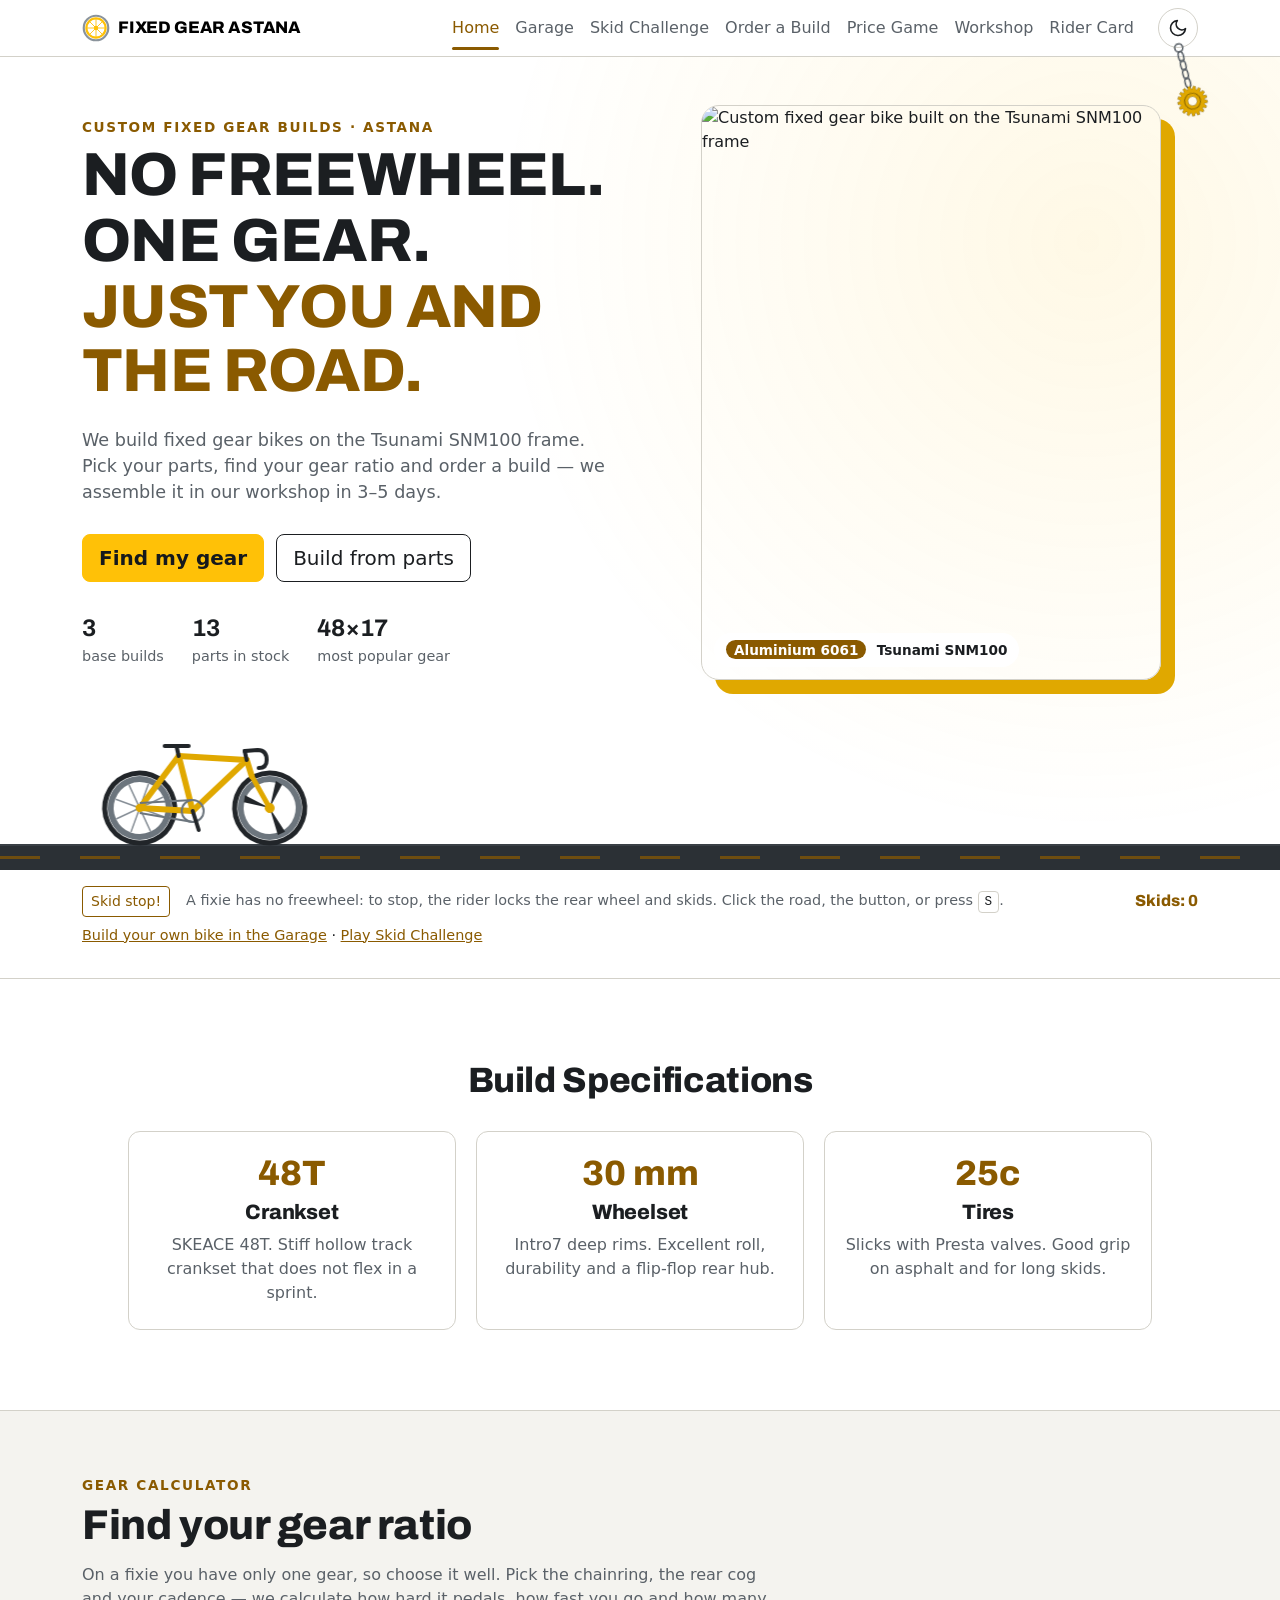
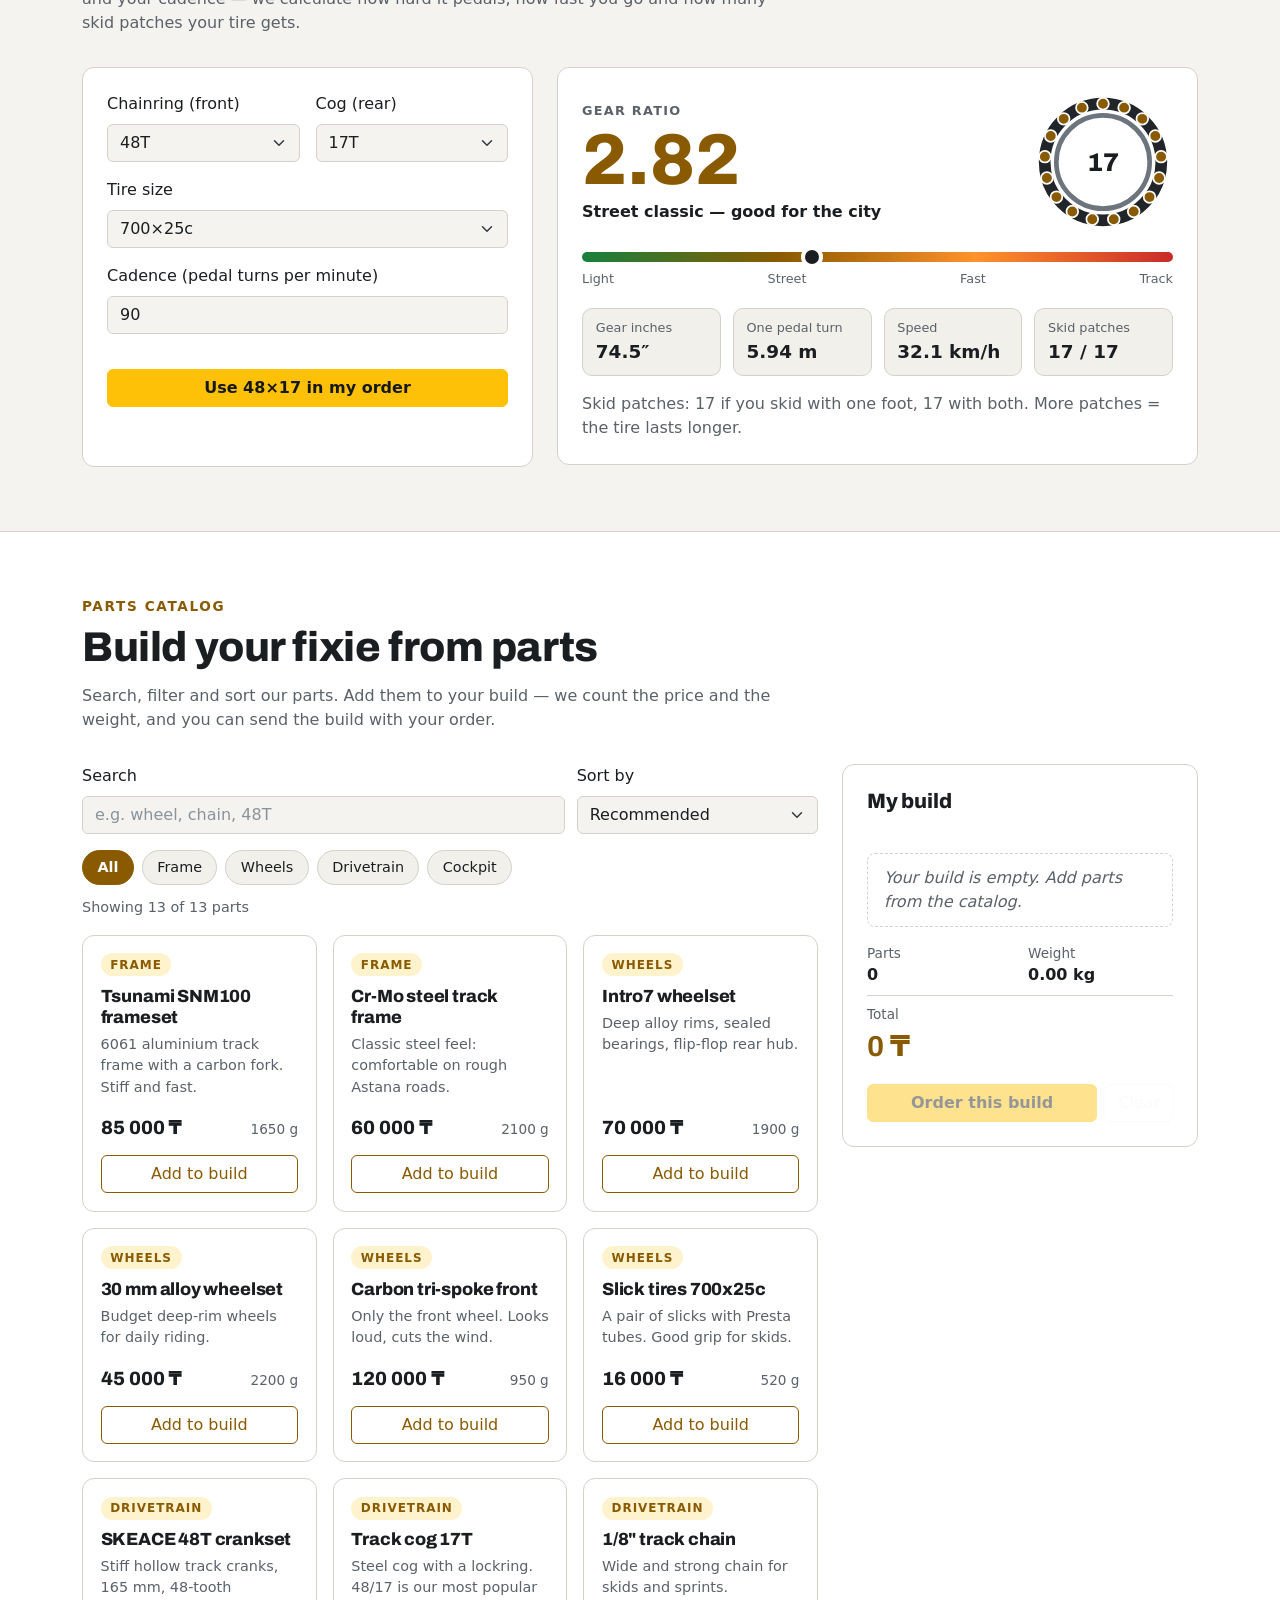
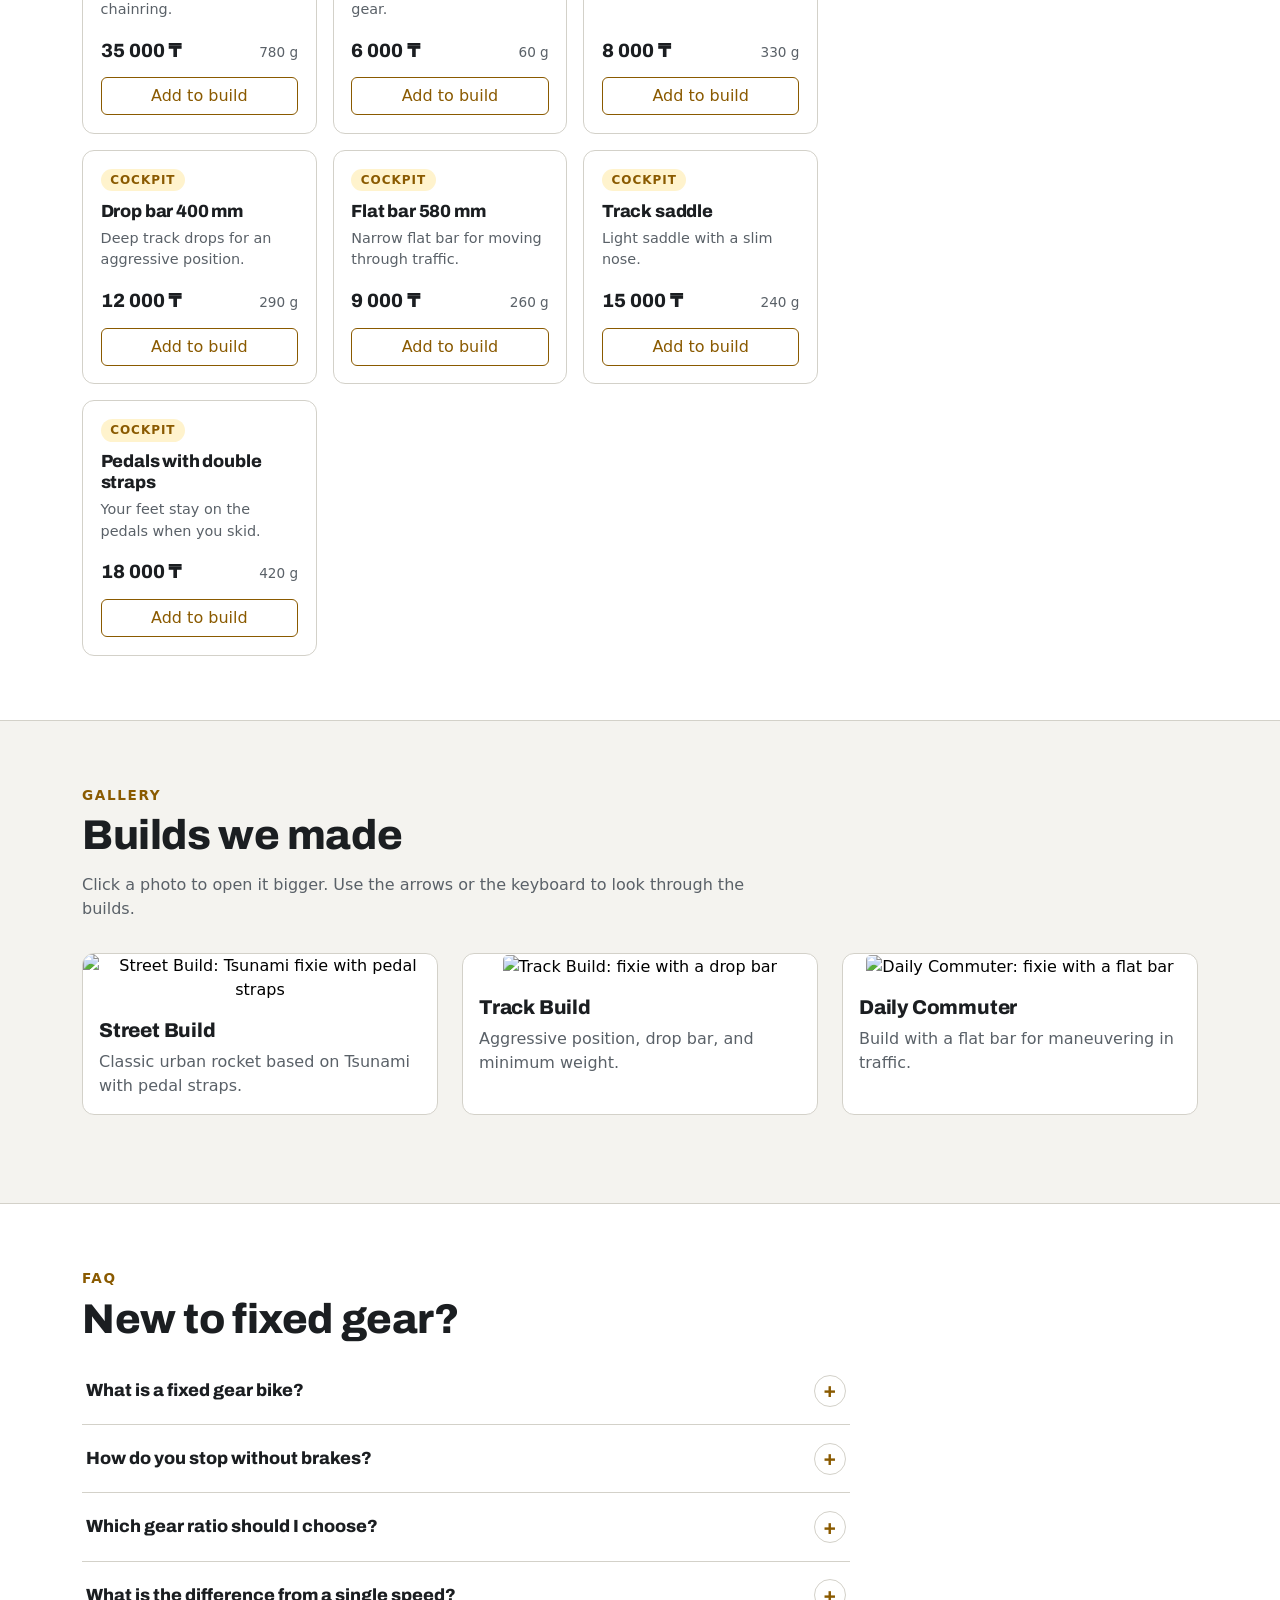
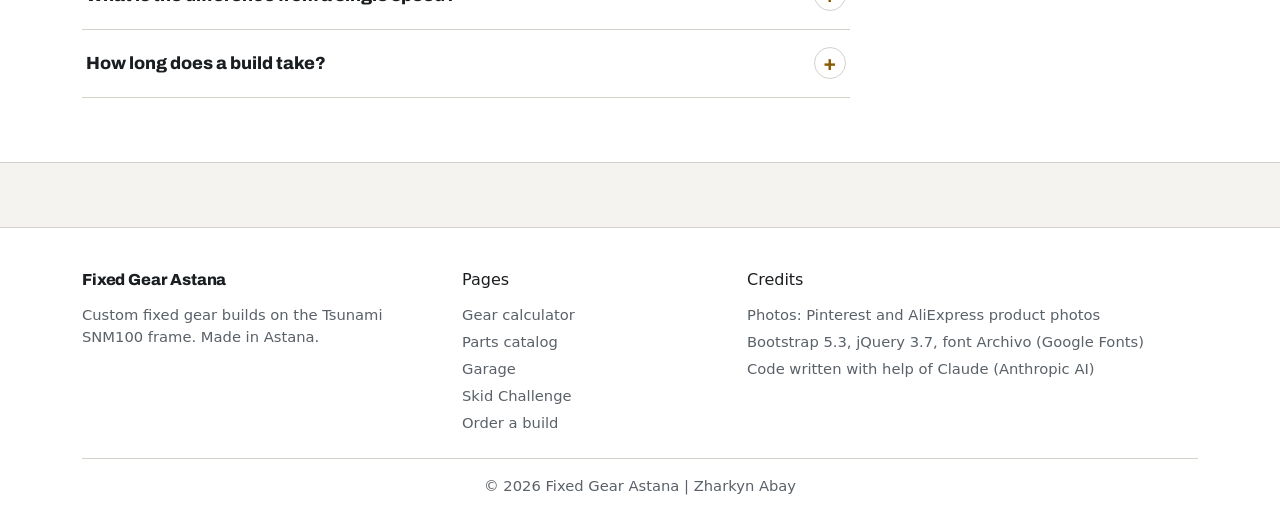
==== commit e51aed26: "Bike drawing: fade and stripe paint, neon glow, fork and bar tape colors, frame text, stickers, 10 a" ====
--- a/index.html
+++ b/index.html
@@ -128,11 +128,37 @@
                                 <stop offset="0" stop-color="#fff3bf" stop-opacity="0.6"/>
                                 <stop offset="1" stop-color="#fff3bf" stop-opacity="0"/>
                             </linearGradient>
+                            <!-- Покраска "Fade": цвет рамы плавно переходит во второй цвет -->
+                            <linearGradient id="frame-fade" gradientUnits="userSpaceOnUse" x1="45" y1="0" x2="160" y2="0">
+                                <stop class="fade-a" offset="0"/>
+                                <stop class="fade-b" offset="1"/>
+                            </linearGradient>
+                            <!-- Неоновое свечение: размытая копия детали под самой деталью -->
+                            <filter id="bike-glow" x="-50%" y="-50%" width="200%" height="200%">
+                                <feGaussianBlur in="SourceGraphic" stdDeviation="1.3" result="blur"/>
+                                <feMerge>
+                                    <feMergeNode in="blur"/>
+                                    <feMergeNode in="SourceGraphic"/>
+                                </feMerge>
+                            </filter>
                         </defs>
                         <!-- Фара (видна только в тёмной теме, css/bike.css) -->
                         <g class="headlight">
                             <polygon class="beam" points="167,37 330,82 330,124"/>
                             <circle class="lamp" cx="166" cy="38" r="3"/>
+                        </g>
+                        <!-- Аксессуары сзади велика: флажок, багажник с ёлкой -->
+                        <g class="acc" data-acc="flag" display="none">
+                            <line class="flag-pole" x1="45" y1="92" x2="36" y2="4"/>
+                            <path class="flag-cloth" d="M36 4 L58 9 L37.4 17 Z"/>
+                        </g>
+                        <g class="acc" data-acc="tree" display="none">
+                            <path class="rack" d="M26 52 L64 52 M30 52 L45 92 M82 46 L62 52"/>
+                            <path class="tree-leaves" d="M45 22 L54 34 L50 34 L57 43 L52 43 L59 52 L31 52 L38 43 L33 43 L40 34 L36 34 Z"/>
+                            <circle class="tree-ball b1" cx="42" cy="38" r="1.6"/>
+                            <circle class="tree-ball b2" cx="50" cy="46" r="1.6"/>
+                            <circle class="tree-ball b3" cx="39" cy="48" r="1.6"/>
+                            <path class="tree-star" d="M45 17 L46.2 20.2 L49.6 20.3 L46.9 22.3 L47.9 25.6 L45 23.7 L42.1 25.6 L43.1 22.3 L40.4 20.3 L43.8 20.2 Z"/>
                         </g>
                         <!-- Заднее колесо: крутится, при скиде блокируется -->
                         <g id="wheel-rear">
@@ -171,7 +197,29 @@
                             <polyline points="45,92 98,95 84,40 45,92"/>
                             <polyline points="84,40 152,44 98,95"/>
                             <line x1="152" y1="44" x2="157" y2="60"/>
-                            <line x1="157" y1="60" x2="175" y2="92"/>
+                        </g>
+                        <!-- Гоночная полоса: тонкая линия второго цвета по центру труб -->
+                        <g class="frame-stripe" display="none">
+                            <polyline points="45,92 98,95 84,40 45,92"/>
+                            <polyline points="84,40 152,44 98,95"/>
+                        </g>
+                        <!-- Вилка (может быть другого цвета) -->
+                        <g class="fork-group">
+                            <line class="fork" x1="157" y1="60" x2="175" y2="92"/>
+                        </g>
+                        <!-- Надпись на нижней трубе -->
+                        <text class="frame-text" x="125" y="69.5" transform="rotate(-43.4 125 69.5)" display="none"></text>
+                        <!-- Стикеры -->
+                        <g class="stickers">
+                            <path class="sticker" data-sticker="star" d="M87 45.5 L88.1 48.4 L91.2 48.5 L88.8 50.4 L89.6 53.4 L87 51.7 L84.4 53.4 L85.2 50.4 L82.8 48.5 L85.9 48.4 Z" display="none"/>
+                            <path class="sticker" data-sticker="bolt" d="M118 38.6 L114.5 43.4 L117.4 43.4 L115.5 47.4 L121.2 41.8 L118.2 41.8 L120.4 38.6 Z" display="none"/>
+                            <path class="sticker" data-sticker="flame" d="M64 96.6 Q66 90 70 92 Q69 89.4 72.6 88.6 Q71.6 91.6 75.4 92.4 Q77.8 94 76 96.6 Z" display="none"/>
+                            <path class="sticker" data-sticker="heart" d="M166 79.6 L162.6 76.2 Q161.2 74.2 163.2 72.9 Q165 72 166 73.8 Q167 72 168.8 72.9 Q170.8 74.2 169.4 76.2 Z" display="none"/>
+                            <g class="sticker-smile" data-sticker="smile" display="none">
+                                <circle cx="104" cy="41" r="3"/>
+                                <path d="M102.6 41.6 Q104 43.2 105.4 41.6 M102.9 40 L102.9 40.1 M105.1 40 L105.1 40.1"/>
+                            </g>
+                            <text class="sticker-gear" data-sticker="gear" x="64.5" y="66" transform="rotate(-53.1 64.5 66)" display="none">48×17</text>
                         </g>
                         <!-- Цепь, звезда, шатун -->
                         <g class="drivetrain">
@@ -183,11 +231,53 @@
                         <!-- Седло, вынос и три вида руля (виден один) -->
                         <g class="cockpit">
                             <line x1="84" y1="40" x2="82" y2="31"/>
-                            <path d="M70 30 L94 30"/>
+                            <path class="tape" d="M70 30 L94 30"/>
                             <line x1="152" y1="44" x2="150" y2="35"/>
-                            <path data-bar="drop" d="M150 35 L163 34 Q172 34 172 44 Q172 52 164 52"/>
-                            <path data-bar="bullhorn" display="none" d="M150 35 L162 35 Q171 35 174 25"/>
-                            <path data-bar="flat" display="none" d="M147 35 L171 33"/>
+                            <path class="tape" data-bar="drop" d="M150 35 L163 34 Q172 34 172 44 Q172 52 164 52"/>
+                            <path class="tape" data-bar="bullhorn" display="none" d="M150 35 L162 35 Q171 35 174 25"/>
+                            <path class="tape" data-bar="flat" display="none" d="M147 35 L171 33"/>
+                        </g>
+                        <!-- Аксессуары спереди -->
+                        <g class="acc" data-acc="bottle" display="none">
+                            <rect class="bottle" x="94" y="61" width="6" height="18" rx="2" transform="rotate(-14.3 97 70)"/>
+                            <rect class="bottle-cap" x="95.2" y="58.6" width="3.6" height="3" rx="0.8" transform="rotate(-14.3 97 70)"/>
+                        </g>
+                        <g class="acc" data-acc="garland" display="none">
+                            <path class="garland-wire" d="M86 42 Q118 53 150 46"/>
+                            <circle class="bulb b1" cx="94" cy="45.6" r="1.7"/>
+                            <circle class="bulb b2" cx="106" cy="48.4" r="1.7"/>
+                            <circle class="bulb b3" cx="118" cy="49.4" r="1.7"/>
+                            <circle class="bulb b1" cx="130" cy="49" r="1.7"/>
+                            <circle class="bulb b2" cx="142" cy="47.4" r="1.7"/>
+                        </g>
+                        <g class="acc" data-acc="duck" display="none">
+                            <ellipse class="duck" cx="139" cy="37" rx="5" ry="3.4"/>
+                            <circle class="duck" cx="142.6" cy="32.4" r="2.6"/>
+                            <path class="duck-beak" d="M144.8 32 L148 33 L144.8 34 Z"/>
+                            <circle class="duck-eye" cx="143.2" cy="31.6" r="0.6"/>
+                        </g>
+                        <g class="acc" data-acc="santa" display="none">
+                            <path class="santa-red" d="M74 29 Q80 18 92 17 Q100 18 99 24 L94 22 Q90 24 90 29 Z"/>
+                            <rect class="santa-white" x="72" y="27" width="20" height="3.6" rx="1.8"/>
+                            <circle class="santa-white" cx="99" cy="25" r="2.3"/>
+                        </g>
+                        <g class="acc" data-acc="basket" display="none">
+                            <path class="basket" d="M161 36 L182 36 L180 48 L163 48 Z M164 36 L165 48 M169 36 L169.5 48 M174 36 L173.5 48 M179 36 L178 48 M162 40 L181.3 40 M162.6 44 L180.6 44"/>
+                        </g>
+                        <g class="acc" data-acc="bell" display="none">
+                            <path class="bell" d="M155 34 Q155 29.4 158.4 29.4 Q161.8 29.4 161.8 34 Z"/>
+                            <circle class="bell" cx="158.4" cy="28.6" r="0.9"/>
+                        </g>
+                        <g class="acc" data-acc="tinsel" display="none">
+                            <g class="tinsel">
+                                <path class="t1" d="M166 35 Q164 42 167 48 Q169 53 166 58"/>
+                                <path class="t2" d="M166 35 Q170 41 168 47 Q166 52 170 57"/>
+                                <path class="t3" d="M166 35 Q162 40 163 46 Q164 51 161 55"/>
+                                <path class="t4" d="M166 35 Q172 39 172 45 Q172 50 175 53"/>
+                            </g>
+                        </g>
+                        <g class="acc" data-acc="rearlight" display="none">
+                            <rect class="rear-light" x="78.6" y="33" width="3.4" height="5" rx="1"/>
                         </g>
                     </svg>
                 </div>
--- a/css/style.css
+++ b/css/style.css
@@ -166,6 +166,7 @@
 
 /* Переключатель темы: солнце в тёмной теме, луна в светлой */
 .theme-toggle {
+  position: relative;          /* от неё свисает брелок */
   display: grid;
   place-items: center;
   width: 40px;
@@ -180,11 +181,65 @@
 .theme-toggle:hover {
   border-color: var(--fg-accent);
   color: var(--fg-accent);
-  transform: rotate(20deg);
-}
-.theme-toggle svg {
+}
+.theme-toggle .icon-sun,
+.theme-toggle .icon-moon {
   width: 20px;
   height: 20px;
+  transition: transform 0.3s ease;
+}
+.theme-toggle:hover .icon-sun,
+.theme-toggle:hover .icon-moon {
+  transform: rotate(20deg);
+}
+
+/* ---------- Брелок под кнопкой темы (js/keychain.js качает его) ---------- */
+.keychain {
+  position: absolute;
+  top: calc(100% - 4px);
+  left: 50%;
+  width: 40px;
+  margin-left: -20px;
+  transform-origin: 20px 2px;  /* качается вокруг верхнего кольца */
+  pointer-events: none;
+}
+.keychain-art {
+  display: block;
+  width: 40px;
+  height: 80px;
+  overflow: visible;
+  pointer-events: auto;        /* по звезде можно кликнуть — это клик по кнопке темы */
+  cursor: pointer;
+}
+.key-ring,
+.key-link {
+  fill: none;
+  stroke: var(--fg-muted);
+  stroke-width: 1.6;
+}
+.key-cog {
+  fill: var(--bike-frame);
+  stroke: rgba(0, 0, 0, 0.35);
+  stroke-width: 0.6;
+}
+.key-lockring {
+  fill: none;
+  stroke: rgba(0, 0, 0, 0.35);
+  stroke-width: 1.2;
+}
+/* "Дёрнули за брелок": короткий рывок вниз */
+.keychain-art.is-tugged {
+  animation: key-tug 0.4s ease;
+}
+@keyframes key-tug {
+  30% { transform: translateY(9px); }
+  65% { transform: translateY(-2px); }
+}
+/* На телефоне и планшете кнопка темы рядом с бургером — брелок закрывал бы текст */
+@media (max-width: 991.98px) {
+  .keychain {
+    display: none;
+  }
 }
 .icon-moon {
   display: none;
--- a/css/bike.css
+++ b/css/bike.css
@@ -129,3 +129,117 @@
   from { transform: translate(0, 0) scale(0.6); opacity: 0.9; }
   to   { transform: translate(-22px, -26px) scale(2.2); opacity: 0; }
 }
+
+/* =========================================================
+   Garage: покраска, свечение, вилка, обмотка, надпись,
+   стикеры и аксессуары. Включаются классами и display (js/garage-data.js)
+   ========================================================= */
+
+/* Вилка и обмотка руля/седло — свои цвета (по умолчанию как рама / руль) */
+.bike-art .fork {
+  stroke: var(--bike-fork, var(--bike-frame));
+  stroke-width: 5;
+  stroke-linecap: round;
+}
+.bike-art .cockpit .tape {
+  stroke: var(--bike-tape, var(--bike-bar, var(--bike-tire)));
+}
+
+/* Покраска Fade: рама — градиент из двух цветов */
+.bike-art .fade-a { stop-color: var(--bike-frame); }
+.bike-art .fade-b { stop-color: var(--bike-frame2, var(--bike-frame)); }
+.bike-art.paint-fade .frame polyline,
+.bike-art.paint-fade .frame line {
+  stroke: url(#frame-fade);
+}
+/* Покраска Stripe: тонкая полоса второго цвета */
+.bike-art .frame-stripe polyline {
+  fill: none;
+  stroke: var(--bike-frame2, #fff);
+  stroke-width: 1.6;
+  stroke-linejoin: round;
+}
+
+/* Свечение (неон) */
+.bike-art.glow-frame .frame,
+.bike-art.glow-frame .frame-stripe,
+.bike-art.glow-frame .fork-group,
+.bike-art.glow-rims .rim {
+  filter: url(#bike-glow);
+}
+.bike-art.glow-frame .frame,
+.bike-art.glow-rims .rim {
+  animation: neon-pulse 2.4s ease-in-out infinite;
+}
+@keyframes neon-pulse {
+  50% { opacity: 0.75; }
+}
+
+/* Надпись на раме */
+.bike-art .frame-text {
+  fill: var(--bike-text, #f8f9fa);
+  font-family: var(--fg-font-display);
+  font-size: 4.4px;
+  font-weight: 800;
+  letter-spacing: 0.3px;
+  text-anchor: middle;
+  dominant-baseline: central;
+}
+
+/* Стикеры */
+.bike-art [data-sticker="star"]  { fill: #ffd43b; stroke: #16191c; stroke-width: 0.5; }
+.bike-art [data-sticker="bolt"]  { fill: #4dabf7; stroke: #16191c; stroke-width: 0.5; }
+.bike-art [data-sticker="flame"] { fill: #ff6b35; stroke: #ffd43b; stroke-width: 0.6; }
+.bike-art [data-sticker="heart"] { fill: #f03e3e; stroke: #fff; stroke-width: 0.5; }
+.bike-art .sticker-smile circle  { fill: #ffd43b; stroke: #16191c; stroke-width: 0.5; }
+.bike-art .sticker-smile path    { fill: none; stroke: #16191c; stroke-width: 0.6; stroke-linecap: round; }
+.bike-art .sticker-gear {
+  fill: #16191c;
+  stroke: #f8f9fa;
+  stroke-width: 0.25;
+  font-family: var(--fg-font-display);
+  font-size: 4px;
+  font-weight: 800;
+  text-anchor: middle;
+  dominant-baseline: central;
+}
+
+/* Аксессуары */
+.bike-art .flag-pole   { stroke: #adb5bd; stroke-width: 1; }
+.bike-art .flag-cloth  { fill: #ff6b35; transform-box: fill-box; transform-origin: left center; animation: flag-wave 1.2s ease-in-out infinite; }
+.bike-art .rack        { fill: none; stroke: #868e96; stroke-width: 1.6; stroke-linecap: round; }
+.bike-art .tree-leaves { fill: #2b8a3e; stroke: #1b5e20; stroke-width: 0.5; }
+.bike-art .tree-star   { fill: #ffd43b; }
+.bike-art .tree-ball.b1 { fill: #f03e3e; }
+.bike-art .tree-ball.b2 { fill: #ffd43b; }
+.bike-art .tree-ball.b3 { fill: #4dabf7; }
+.bike-art .bottle      { fill: #3bc9db; stroke: #0b7285; stroke-width: 0.5; }
+.bike-art .bottle-cap  { fill: #16191c; }
+.bike-art .garland-wire { fill: none; stroke: #2b8a3e; stroke-width: 0.6; }
+.bike-art .bulb.b1     { fill: #ff6b6b; animation: bulb-blink 1.2s steps(2, jump-none) infinite; }
+.bike-art .bulb.b2     { fill: #ffd43b; animation: bulb-blink 1.2s steps(2, jump-none) 0.4s infinite; }
+.bike-art .bulb.b3     { fill: #4dabf7; animation: bulb-blink 1.2s steps(2, jump-none) 0.8s infinite; }
+.bike-art .duck        { fill: #ffd43b; stroke: #e0a800; stroke-width: 0.4; }
+.bike-art .duck-beak   { fill: #ff922b; }
+.bike-art .duck-eye    { fill: #16191c; }
+.bike-art .santa-red   { fill: #e03131; }
+.bike-art .santa-white { fill: #f8f9fa; }
+.bike-art .basket      { fill: rgba(160, 112, 60, 0.25); stroke: #a0703c; stroke-width: 0.9; stroke-linejoin: round; }
+.bike-art .bell        { fill: #fcc419; stroke: #e67700; stroke-width: 0.4; }
+.bike-art .tinsel      { transform-box: fill-box; transform-origin: top center; animation: tinsel-sway 1.6s ease-in-out infinite; }
+.bike-art .tinsel path { fill: none; stroke-width: 1.2; stroke-linecap: round; stroke-dasharray: 1.4 0.8; }
+.bike-art .tinsel .t1  { stroke: #ced4da; }
+.bike-art .tinsel .t2  { stroke: #ffd43b; }
+.bike-art .tinsel .t3  { stroke: #ff6b6b; }
+.bike-art .tinsel .t4  { stroke: #69db7c; }
+.bike-art .rear-light  { fill: #ff2b2b; filter: url(#bike-glow); animation: bulb-blink 0.8s steps(2, jump-none) infinite; }
+
+@keyframes flag-wave {
+  50% { transform: skewY(8deg) scaleX(0.9); }
+}
+@keyframes tinsel-sway {
+  50% { transform: rotate(8deg); }
+}
+@keyframes bulb-blink {
+  50% { opacity: 0.25; }
+}
